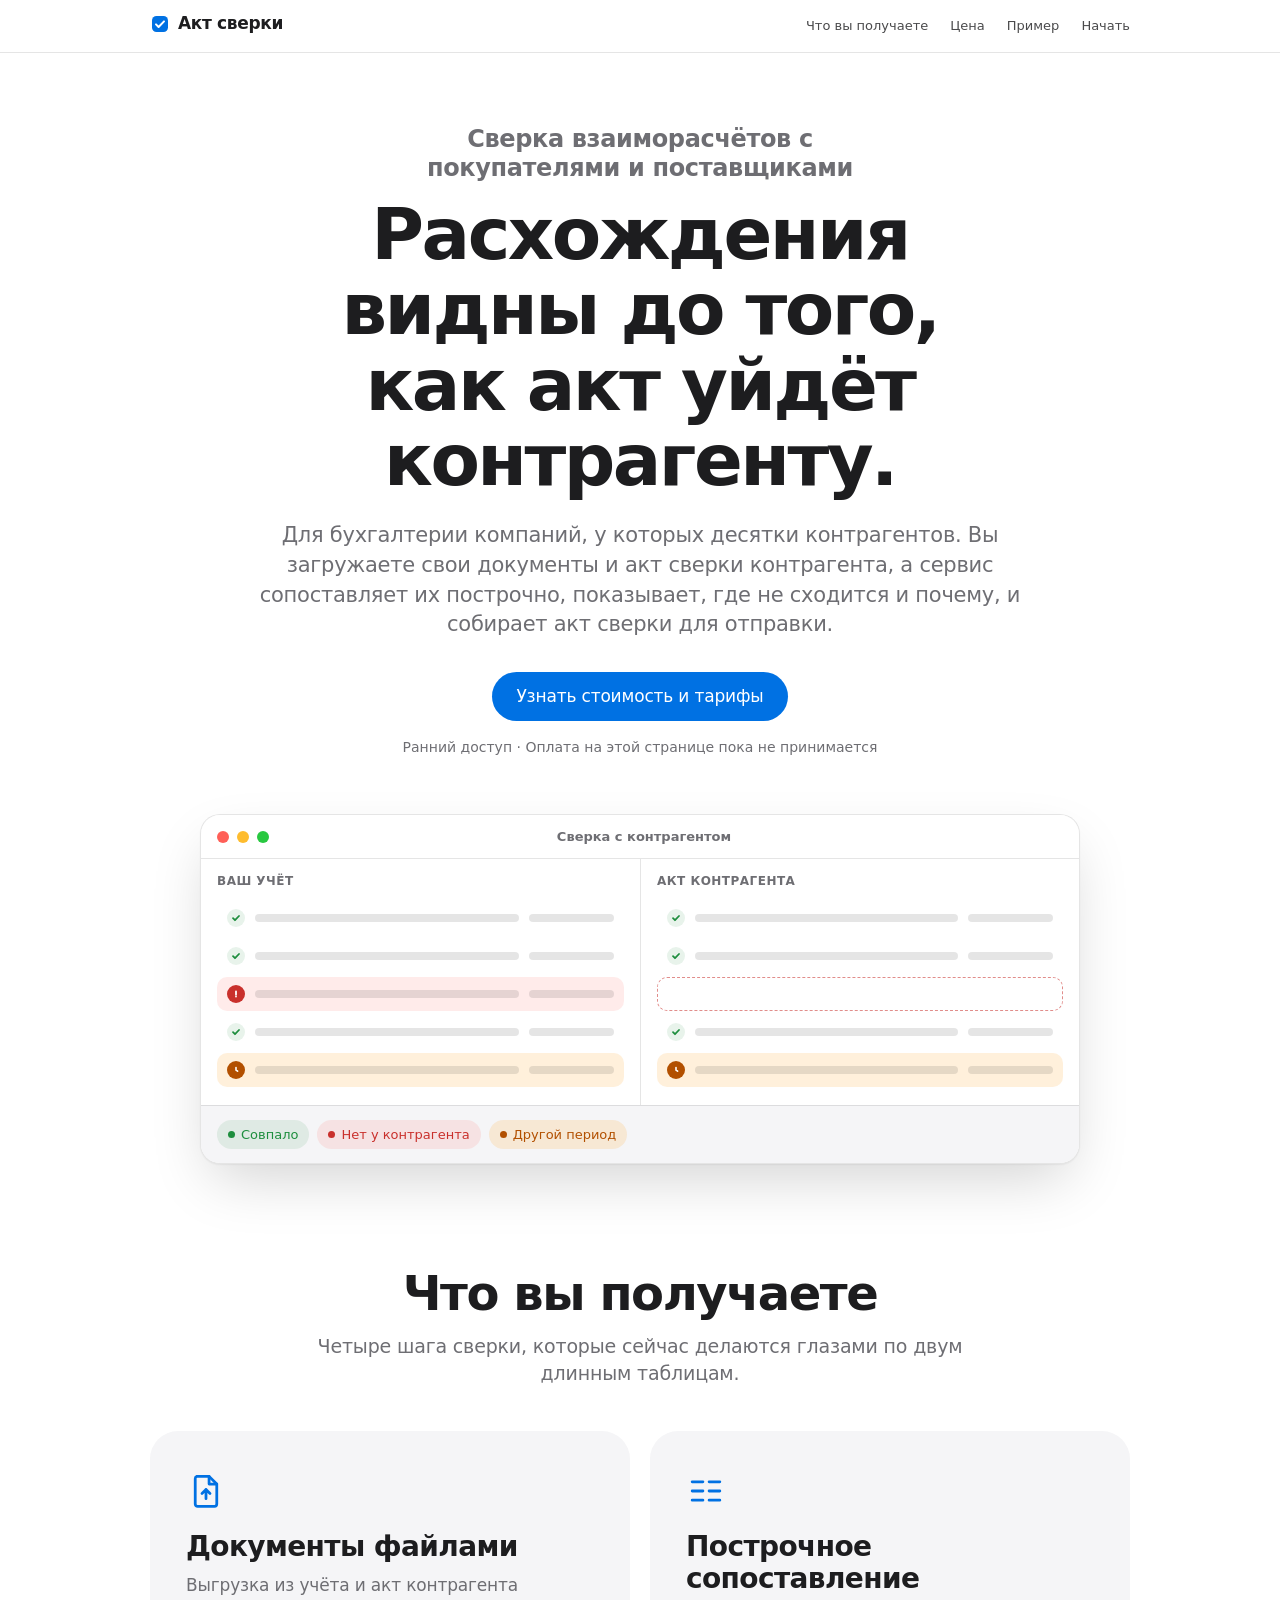
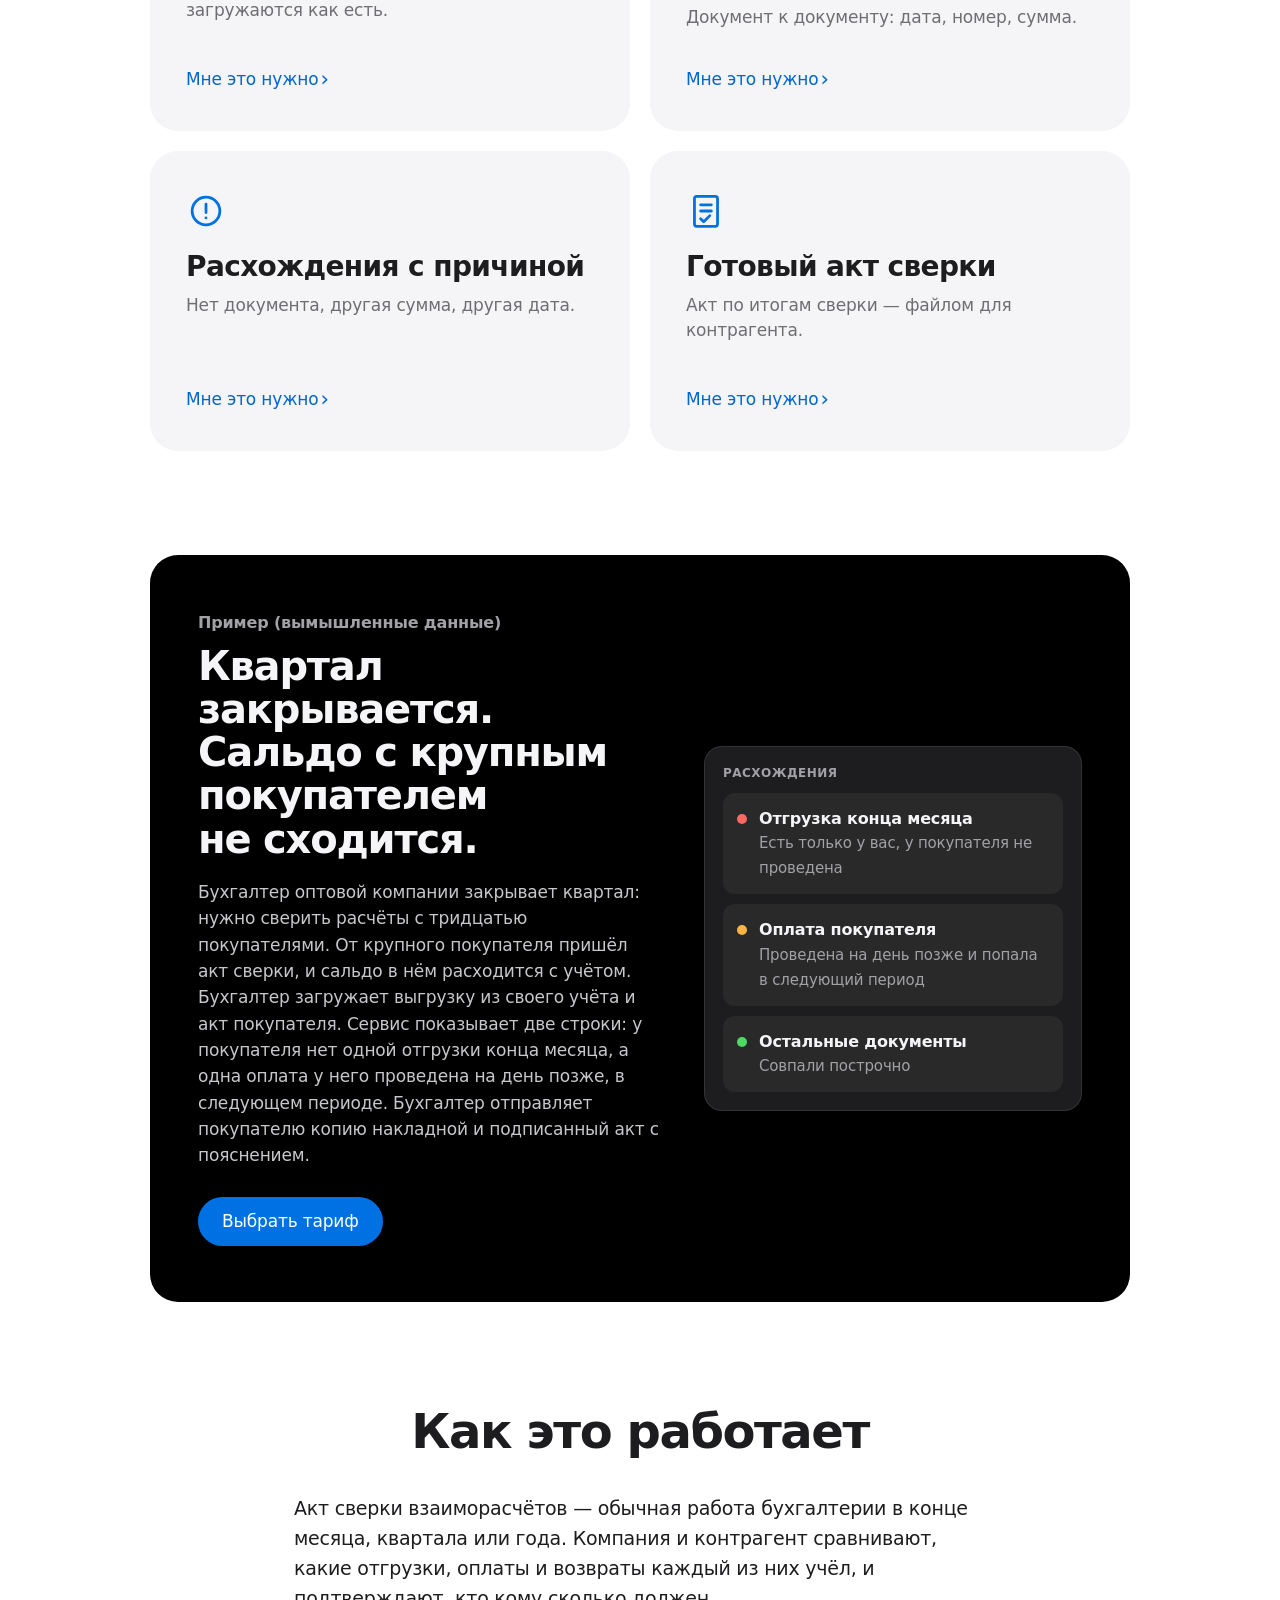
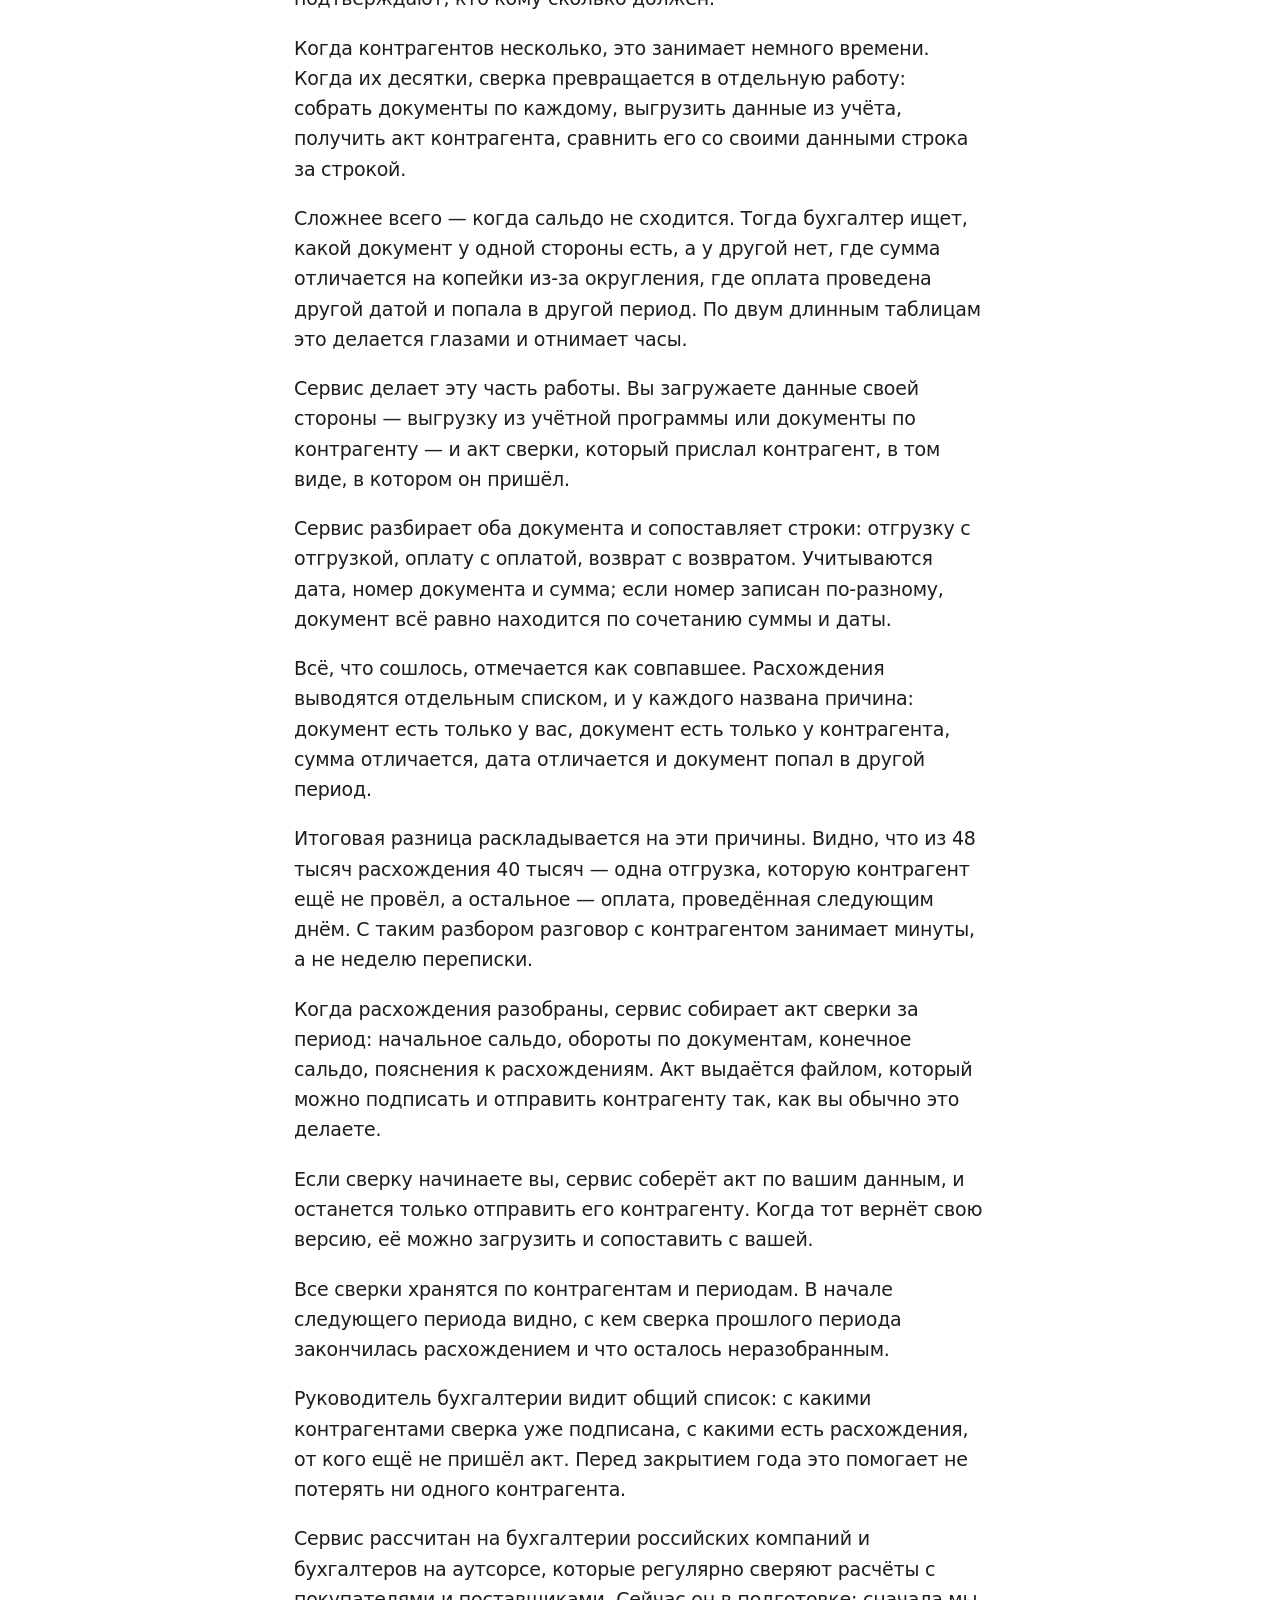
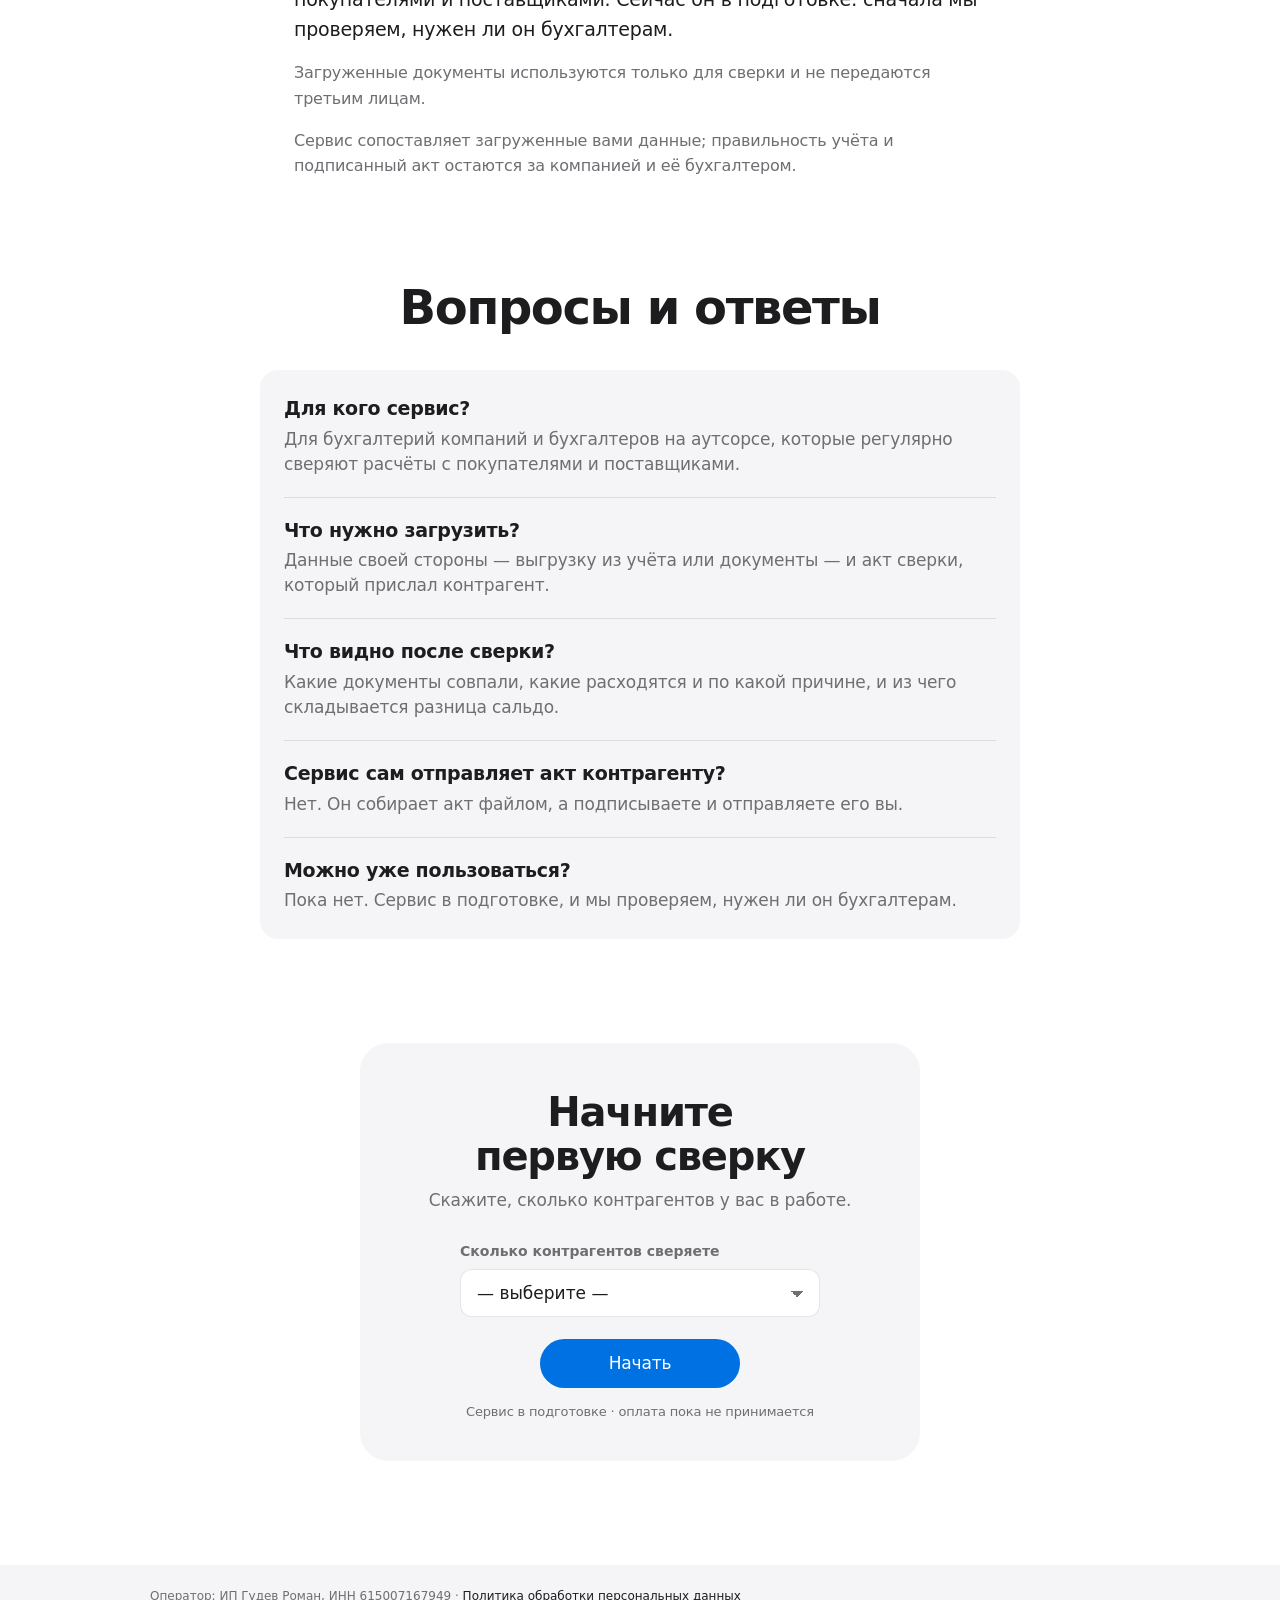
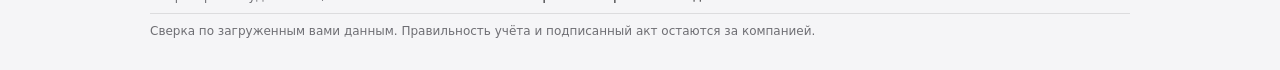
==== index.html @ 10d72e7d "Главная: чистый стиль «apple-design (Emil Kowalski)» — вариант для выбора Владельцем (09.11.2026)" ====
<!doctype html>
<html lang="ru">
<head>
<meta charset="utf-8">
<meta name="viewport" content="width=device-width,initial-scale=1">
<link rel="canonical" href="https://akt-sverki.veridok.ru/">
<title>Акты сверки с контрагентами — расхождения сразу видны</title>
<meta name="description" content="Сверка взаиморасчётов с покупателями и поставщиками: загрузите документы и акт контрагента — сервис найдёт расхождения и соберёт акт сверки.">
<link rel="icon" href="favicon.svg">
<link rel="stylesheet" href="style.css">
<link rel="stylesheet" href="variant.css">
<script src="smoke.js" defer></script>
<!-- faq-jsonld:start -->
<script type="application/ld+json">
{
 "@context": "https://schema.org",
 "@type": "FAQPage",
 "mainEntity": [
  {
   "@type": "Question",
   "name": "Для кого сервис?",
   "acceptedAnswer": {
    "@type": "Answer",
    "text": "Для бухгалтерий компаний и бухгалтеров на аутсорсе, которые регулярно сверяют расчёты с покупателями и поставщиками."
   }
  },
  {
   "@type": "Question",
   "name": "Что нужно загрузить?",
   "acceptedAnswer": {
    "@type": "Answer",
    "text": "Данные своей стороны — выгрузку из учёта или документы — и акт сверки, который прислал контрагент."
   }
  },
  {
   "@type": "Question",
   "name": "Что видно после сверки?",
   "acceptedAnswer": {
    "@type": "Answer",
    "text": "Какие документы совпали, какие расходятся и по какой причине, и из чего складывается разница сальдо."
   }
  },
  {
   "@type": "Question",
   "name": "Сервис сам отправляет акт контрагенту?",
   "acceptedAnswer": {
    "@type": "Answer",
    "text": "Нет. Он собирает акт файлом, а подписываете и отправляете его вы."
   }
  },
  {
   "@type": "Question",
   "name": "Можно уже пользоваться?",
   "acceptedAnswer": {
    "@type": "Answer",
    "text": "Пока нет. Сервис в подготовке, и мы проверяем, нужен ли он бухгалтерам."
   }
  }
 ]
}
</script>
<!-- faq-jsonld:end -->
</head>
<body>

<header class="gn"><div class="wrap">
  <div class="logo"><a href="index.html" data-ev="click_logo_home"><svg viewBox="0 0 20 20" aria-hidden="true"><rect x="2" y="2" width="16" height="16" rx="4.5" fill="#0071e3"/><path d="M6 10.4l2.6 2.6L14 7.4" fill="none" stroke="#fff" stroke-width="2" stroke-linecap="round" stroke-linejoin="round"/></svg>Акт сверки</a></div>
  <nav class="top" aria-label="Разделы"><a href="#chto" data-ev="click_nav_chto">Что вы получаете</a><a href="price.html" data-ev="click_nav_cena">Цена</a><a href="#primer" data-ev="click_nav_primer">Пример</a><a href="#start" data-ev="click_nav_start">Начать</a></nav>
</div></header>

<main>
<div class="wrap">
  <div class="hero">
    <h1><span class="kicker">Сверка взаиморасчётов с покупателями и поставщиками</span>Расхождения видны до того, как акт уйдёт контрагенту.</h1>
    <p class="sub">Для бухгалтерии компаний, у которых десятки контрагентов. Вы загружаете свои документы и акт сверки контрагента, а сервис сопоставляет их построчно, показывает, где не сходится и почему, и собирает акт сверки для отправки.</p>
    <div class="actions">
      <a class="pill" href="price.html" data-ev="cta_click">Узнать стоимость и тарифы</a>
    </div>
    <p class="note">Ранний доступ · Оплата на этой странице пока не принимается</p>

    <div class="stage" aria-hidden="true">
      <div class="win">
        <div class="win-bar"><i></i><i></i><i></i><b>Сверка с контрагентом</b></div>
        <div class="win-cols">
          <div class="win-col">
            <div class="col-h">Ваш учёт</div>
            <div class="row ok"><span class="dot"><svg viewBox="0 0 10 10"><path d="M2 5.2l2 2L8 3" fill="none" stroke="currentColor" stroke-width="1.8" stroke-linecap="round" stroke-linejoin="round"/></svg></span><span class="bar"></span><span class="bar s"></span></div>
            <div class="row ok"><span class="dot"><svg viewBox="0 0 10 10"><path d="M2 5.2l2 2L8 3" fill="none" stroke="currentColor" stroke-width="1.8" stroke-linecap="round" stroke-linejoin="round"/></svg></span><span class="bar"></span><span class="bar s"></span></div>
            <div class="row miss"><span class="dot"><svg viewBox="0 0 10 10"><path d="M5 2.4v3.2M5 7.4v.2" fill="none" stroke="currentColor" stroke-width="1.8" stroke-linecap="round"/></svg></span><span class="bar"></span><span class="bar s"></span></div>
            <div class="row ok"><span class="dot"><svg viewBox="0 0 10 10"><path d="M2 5.2l2 2L8 3" fill="none" stroke="currentColor" stroke-width="1.8" stroke-linecap="round" stroke-linejoin="round"/></svg></span><span class="bar"></span><span class="bar s"></span></div>
            <div class="row date"><span class="dot"><svg viewBox="0 0 10 10"><path d="M5 2.6V5l1.6 1.2" fill="none" stroke="currentColor" stroke-width="1.6" stroke-linecap="round"/></svg></span><span class="bar"></span><span class="bar s"></span></div>
          </div>
          <div class="win-col">
            <div class="col-h">Акт контрагента</div>
            <div class="row ok"><span class="dot"><svg viewBox="0 0 10 10"><path d="M2 5.2l2 2L8 3" fill="none" stroke="currentColor" stroke-width="1.8" stroke-linecap="round" stroke-linejoin="round"/></svg></span><span class="bar"></span><span class="bar s"></span></div>
            <div class="row ok"><span class="dot"><svg viewBox="0 0 10 10"><path d="M2 5.2l2 2L8 3" fill="none" stroke="currentColor" stroke-width="1.8" stroke-linecap="round" stroke-linejoin="round"/></svg></span><span class="bar"></span><span class="bar s"></span></div>
            <div class="row ghost"></div>
            <div class="row ok"><span class="dot"><svg viewBox="0 0 10 10"><path d="M2 5.2l2 2L8 3" fill="none" stroke="currentColor" stroke-width="1.8" stroke-linecap="round" stroke-linejoin="round"/></svg></span><span class="bar"></span><span class="bar s"></span></div>
            <div class="row date"><span class="dot"><svg viewBox="0 0 10 10"><path d="M5 2.6V5l1.6 1.2" fill="none" stroke="currentColor" stroke-width="1.6" stroke-linecap="round"/></svg></span><span class="bar"></span><span class="bar s"></span></div>
          </div>
        </div>
        <div class="win-foot"><span class="tag ok">Совпало</span><span class="tag bad">Нет у контрагента</span><span class="tag warn">Другой период</span></div>
      </div>
    </div>
  </div>

  <section id="chto" class="sec" data-view="features_view">
    <div class="sec-head">
      <h2>Что вы получаете</h2>
      <p>Четыре шага сверки, которые сейчас делаются глазами по двум длинным таблицам.</p>
    </div>
    <div class="tiles">
      <div class="tile rise">
        <span class="glyph" aria-hidden="true"><svg viewBox="0 0 26 26" fill="none" stroke="currentColor" stroke-width="1.8" stroke-linecap="round" stroke-linejoin="round"><path d="M7 3.5h8l5 5v13a1.5 1.5 0 0 1-1.5 1.5h-11A1.5 1.5 0 0 1 6 21.5v-16.5A1.5 1.5 0 0 1 7 3.5z"/><path d="M15 3.5v5h5"/><path d="M13 18v-6m-2.6 2.6L13 12l2.6 2.6"/></svg></span>
        <h3>Документы файлами</h3>
        <p>Выгрузка из учёта и акт контрагента загружаются как есть.</p>
        <a class="more" href="price.html" data-ev="feature_zagruzka">Мне это нужно</a>
      </div>
      <div class="tile rise">
        <span class="glyph" aria-hidden="true"><svg viewBox="0 0 26 26" fill="none" stroke="currentColor" stroke-width="1.8" stroke-linecap="round" stroke-linejoin="round"><path d="M4 7h7M4 13h7M4 19h7M15 7h7M15 13h7M15 19h7"/></svg></span>
        <h3>Построчное сопоставление</h3>
        <p>Документ к документу: дата, номер, сумма.</p>
        <a class="more" href="price.html" data-ev="feature_sopostavlenie">Мне это нужно</a>
      </div>
      <div class="tile rise">
        <span class="glyph" aria-hidden="true"><svg viewBox="0 0 26 26" fill="none" stroke="currentColor" stroke-width="1.8" stroke-linecap="round" stroke-linejoin="round"><circle cx="13" cy="13" r="9"/><path d="M13 8.5v5.5M13 17.4v.1"/></svg></span>
        <h3>Расхождения с причиной</h3>
        <p>Нет документа, другая сумма, другая дата.</p>
        <a class="more" href="price.html" data-ev="feature_rashozhdeniya">Мне это нужно</a>
      </div>
      <div class="tile rise">
        <span class="glyph" aria-hidden="true"><svg viewBox="0 0 26 26" fill="none" stroke="currentColor" stroke-width="1.8" stroke-linecap="round" stroke-linejoin="round"><path d="M7 3.5h12A1.5 1.5 0 0 1 20.5 5v16.5A1.5 1.5 0 0 1 19 23H7a1.5 1.5 0 0 1-1.5-1.5V5A1.5 1.5 0 0 1 7 3.5z"/><path d="M9.5 9h7M9.5 13h7"/><path d="M9.5 18l2 2 4-4"/></svg></span>
        <h3>Готовый акт сверки</h3>
        <p>Акт по итогам сверки — файлом для контрагента.</p>
        <a class="more" href="price.html" data-ev="feature_akt">Мне это нужно</a>
      </div>
    </div>
  </section>

  <section id="primer" class="sec" data-view="example_view">
    <div class="showcase rise">
      <div>
        <span class="lbl">Пример (вымышленные данные)</span>
        <h2>Квартал закрывается. Сальдо с крупным покупателем не сходится.</h2>
        <p class="story">Бухгалтер оптовой компании закрывает квартал: нужно сверить расчёты с тридцатью покупателями. От крупного покупателя пришёл акт сверки, и сальдо в нём расходится с учётом. Бухгалтер загружает выгрузку из своего учёта и акт покупателя. Сервис показывает две строки: у покупателя нет одной отгрузки конца месяца, а одна оплата у него проведена на день позже, в следующем периоде. Бухгалтер отправляет покупателю копию накладной и подписанный акт с пояснением.</p>
        <a class="pill" href="price.html" data-ev="click_cta_after_example">Выбрать тариф</a>
      </div>
      <div class="show-card" aria-hidden="true">
        <span class="h">Расхождения</span>
        <div class="diff miss"><span class="dot"></span><div><b>Отгрузка конца месяца</b><span>Есть только у вас, у покупателя не проведена</span></div></div>
        <div class="diff date"><span class="dot"></span><div><b>Оплата покупателя</b><span>Проведена на день позже и попала в следующий период</span></div></div>
        <div class="diff ok"><span class="dot"></span><div><b>Остальные документы</b><span>Совпали построчно</span></div></div>
      </div>
    </div>
  </section>
<!-- seo-tekst:start -->
  <section id="opis" class="sec prose">
    <h2>Как это работает</h2>
    <p>Акт сверки взаиморасчётов — обычная работа бухгалтерии в конце месяца, квартала или года. Компания и контрагент сравнивают, какие отгрузки, оплаты и возвраты каждый из них учёл, и подтверждают, кто кому сколько должен.</p>
    <p>Когда контрагентов несколько, это занимает немного времени. Когда их десятки, сверка превращается в отдельную работу: собрать документы по каждому, выгрузить данные из учёта, получить акт контрагента, сравнить его со своими данными строка за строкой.</p>
    <p>Сложнее всего — когда сальдо не сходится. Тогда бухгалтер ищет, какой документ у одной стороны есть, а у другой нет, где сумма отличается на копейки из-за округления, где оплата проведена другой датой и попала в другой период. По двум длинным таблицам это делается глазами и отнимает часы.</p>
    <p>Сервис делает эту часть работы. Вы загружаете данные своей стороны — выгрузку из учётной программы или документы по контрагенту — и акт сверки, который прислал контрагент, в том виде, в котором он пришёл.</p>
    <p>Сервис разбирает оба документа и сопоставляет строки: отгрузку с отгрузкой, оплату с оплатой, возврат с возвратом. Учитываются дата, номер документа и сумма; если номер записан по-разному, документ всё равно находится по сочетанию суммы и даты.</p>
    <p>Всё, что сошлось, отмечается как совпавшее. Расхождения выводятся отдельным списком, и у каждого названа причина: документ есть только у вас, документ есть только у контрагента, сумма отличается, дата отличается и документ попал в другой период.</p>
    <p>Итоговая разница раскладывается на эти причины. Видно, что из 48 тысяч расхождения 40 тысяч — одна отгрузка, которую контрагент ещё не провёл, а остальное — оплата, проведённая следующим днём. С таким разбором разговор с контрагентом занимает минуты, а не неделю переписки.</p>
    <p>Когда расхождения разобраны, сервис собирает акт сверки за период: начальное сальдо, обороты по документам, конечное сальдо, пояснения к расхождениям. Акт выдаётся файлом, который можно подписать и отправить контрагенту так, как вы обычно это делаете.</p>
    <p>Если сверку начинаете вы, сервис соберёт акт по вашим данным, и останется только отправить его контрагенту. Когда тот вернёт свою версию, её можно загрузить и сопоставить с вашей.</p>
    <p>Все сверки хранятся по контрагентам и периодам. В начале следующего периода видно, с кем сверка прошлого периода закончилась расхождением и что осталось неразобранным.</p>
    <p>Руководитель бухгалтерии видит общий список: с какими контрагентами сверка уже подписана, с какими есть расхождения, от кого ещё не пришёл акт. Перед закрытием года это помогает не потерять ни одного контрагента.</p>
    <p>Сервис рассчитан на бухгалтерии российских компаний и бухгалтеров на аутсорсе, которые регулярно сверяют расчёты с покупателями и поставщиками. Сейчас он в подготовке: сначала мы проверяем, нужен ли он бухгалтерам.</p>
    <p>Загруженные документы используются только для сверки и не передаются третьим лицам.</p>
    <p>Сервис сопоставляет загруженные вами данные; правильность учёта и подписанный акт остаются за компанией и её бухгалтером.</p>
  </section>
  <section id="faq" class="sec faq">
    <h2>Вопросы и ответы</h2>
    <div class="faq-list">
      <div class="faq-item"><h3>Для кого сервис?</h3>
      <p>Для бухгалтерий компаний и бухгалтеров на аутсорсе, которые регулярно сверяют расчёты с покупателями и поставщиками.</p></div>
      <div class="faq-item"><h3>Что нужно загрузить?</h3>
      <p>Данные своей стороны — выгрузку из учёта или документы — и акт сверки, который прислал контрагент.</p></div>
      <div class="faq-item"><h3>Что видно после сверки?</h3>
      <p>Какие документы совпали, какие расходятся и по какой причине, и из чего складывается разница сальдо.</p></div>
      <div class="faq-item"><h3>Сервис сам отправляет акт контрагенту?</h3>
      <p>Нет. Он собирает акт файлом, а подписываете и отправляете его вы.</p></div>
      <div class="faq-item"><h3>Можно уже пользоваться?</h3>
      <p>Пока нет. Сервис в подготовке, и мы проверяем, нужен ли он бухгалтерам.</p></div>
    </div>
  </section>
<!-- seo-tekst:end -->
  <section id="start" class="sec start" data-view="start_view">
    <div class="start-card rise">
      <h2>Начните первую сверку</h2>
      <p class="lead">Скажите, сколько контрагентов у вас в работе.</p>
      <label class="field">Сколько контрагентов сверяете<select data-ev-focus="form_start"><option value="">— выберите —</option><option>До 10</option><option>11–50</option><option>51–200</option><option>Больше 200</option></select></label>
      <a class="pill" href="price.html" data-ev="form_submit_click">Начать</a>
      <p class="note">Сервис в подготовке · оплата пока не принимается</p>
    </div>
  </section>
</div>
</main>

<footer class="gf"><div class="wrap">
  <p>Оператор: ИП Гудев Роман, ИНН 615007167949 &middot; <a href="privacy.html" data-ev="click_legal_privacy">Политика обработки персональных данных</a></p>
  <p class="muted">Сверка по загруженным вами данным. Правильность учёта и подписанный акт остаются за компанией.</p>
</div></footer>

</body>
</html>
---- style.css ----
/* Общая база смоков (СМ-23): стиль — один на все смоки, правит «Смоки» в super-romeo/smoki-base. */
@import url("https://super-romeo.github.io/smoki-base/v1/style.css");
---- variant.css ----
/* Вариант оформления: Apple design (Emil Kowalski, apple-design). Свой, не зависит от общей базы. */
:root {
  --bg: #ffffff;
  --bg-2: #f5f5f7;
  --bg-3: #ffffff;
  --text: #1d1d1f;
  --text-2: #6e6e73;
  --line: rgba(0, 0, 0, 0.1);
  --link: #0066cc;
  --btn: #0071e3;
  --btn-press: #0062c4;
  --btn-text: #ffffff;
  --ok: #1e8e3e;
  --ok-soft: rgba(30, 142, 62, 0.1);
  --warn: #b25000;
  --warn-soft: rgba(255, 149, 0, 0.14);
  --bad: #c9302c;
  --bad-soft: rgba(255, 59, 48, 0.1);
  --glass: rgba(255, 255, 255, 0.72);
  --glass-edge: rgba(255, 255, 255, 0.6);
  --win-shadow: 0 1px 2px rgba(0, 0, 0, 0.06), 0 24px 60px -12px rgba(0, 0, 0, 0.18);
  --ease: cubic-bezier(0.32, 0.72, 0, 1);
  --radius-l: 28px;
  --radius-m: 18px;
  color-scheme: light dark;
}
@media (prefers-color-scheme: dark) {
  :root {
    --bg: #000000;
    --bg-2: #161617;
    --bg-3: #1d1d1f;
    --text: #f5f5f7;
    --text-2: #a1a1a6;
    --line: rgba(255, 255, 255, 0.14);
    --link: #2997ff;
    --ok: #4cd964;
    --ok-soft: rgba(76, 217, 100, 0.14);
    --warn: #ffb340;
    --warn-soft: rgba(255, 179, 64, 0.16);
    --bad: #ff6961;
    --bad-soft: rgba(255, 105, 97, 0.16);
    --glass: rgba(22, 22, 23, 0.72);
    --glass-edge: rgba(255, 255, 255, 0.08);
    --win-shadow: 0 1px 2px rgba(0, 0, 0, 0.5), 0 24px 60px -12px rgba(0, 0, 0, 0.7);
  }
}

*, *::before, *::after { box-sizing: border-box; }
html { -webkit-text-size-adjust: 100%; scroll-behavior: smooth; scroll-padding-top: 64px; }
body {
  margin: 0;
  background: var(--bg);
  color: var(--text);
  font: 400 1.0625rem/1.47 -apple-system, BlinkMacSystemFont, "SF Pro Text", "Segoe UI", system-ui, Roboto, "Helvetica Neue", Arial, sans-serif;
  letter-spacing: -0.01em;
  -webkit-font-smoothing: antialiased;
  font-optical-sizing: auto;
  overflow-x: hidden;
}
a { color: var(--link); text-decoration: none; }
a:hover { text-decoration: underline; }
a:focus-visible, select:focus-visible { outline: 3px solid color-mix(in srgb, var(--btn) 60%, transparent); outline-offset: 3px; border-radius: 8px; }
h1, h2, h3 { margin: 0; color: var(--text); font-family: -apple-system, BlinkMacSystemFont, "SF Pro Display", "Segoe UI", system-ui, Roboto, "Helvetica Neue", Arial, sans-serif; }
p { margin: 0; }

.wrap { width: 100%; max-width: 1024px; margin: 0 auto; padding: 0 22px; }

/* Навигация — полупрозрачный слой, текст уходит под него */
.gn {
  position: sticky; top: 0; z-index: 10;
  background: var(--glass);
  -webkit-backdrop-filter: saturate(180%) blur(20px);
  backdrop-filter: saturate(180%) blur(20px);
  border-bottom: 1px solid var(--line);
}
.gn .wrap { display: flex; align-items: center; justify-content: space-between; gap: 16px; min-height: 52px; }
.gn .logo a { display: inline-flex; align-items: center; gap: 8px; color: var(--text); font-weight: 600; font-size: 1.0625rem; letter-spacing: -0.02em; }
.gn .logo a:hover { text-decoration: none; }
.gn .logo svg { width: 20px; height: 20px; flex: none; }
.gn nav { display: flex; gap: 22px; }
.gn nav a { color: var(--text); opacity: 0.8; font-size: 0.8125rem; letter-spacing: 0; padding: 6px 0; transition: opacity 160ms ease; white-space: nowrap; }
.gn nav a:hover { opacity: 1; text-decoration: none; }

/* Кнопки — отклик на нажатие, а не на отпускание */
.pill {
  display: inline-flex; align-items: center; justify-content: center;
  min-height: 44px; padding: 12px 24px;
  border-radius: 980px;
  background: var(--btn); color: var(--btn-text);
  font-size: 1.0625rem; font-weight: 400; letter-spacing: -0.01em;
  transition: transform 120ms var(--ease), background-color 160ms ease;
  -webkit-tap-highlight-color: transparent;
}
.pill:hover { text-decoration: none; background: var(--btn-press); }
.pill:active { transform: scale(0.97); background: var(--btn-press); transition-duration: 60ms; }
.more { display: inline-flex; align-items: center; gap: 2px; font-size: 1.0625rem; min-height: 44px; -webkit-tap-highlight-color: transparent; transition: transform 120ms var(--ease); }
.more::after { content: "›"; font-size: 1.25em; line-height: 1; transform: translateY(-1px); }
.more:active { transform: scale(0.97); }

/* Первый экран */
.hero { text-align: center; padding: 72px 0 0; }
.hero .kicker { display: block; color: var(--text-2); font-size: clamp(1.1875rem, 2.4vw, 1.5rem); font-weight: 600; letter-spacing: -0.015em; line-height: 1.2; margin-bottom: 14px; }
.hero h1 { font-size: clamp(2.5rem, 6.4vw, 4.5rem); line-height: 1.05; letter-spacing: -0.035em; font-weight: 700; max-width: 15ch; margin: 0 auto; text-wrap: balance; }
.hero .sub { max-width: 40em; margin: 22px auto 0; color: var(--text-2); font-size: clamp(1.0625rem, 1.8vw, 1.3125rem); line-height: 1.42; letter-spacing: -0.012em; text-wrap: pretty; }
.hero .actions { margin-top: 32px; display: flex; flex-wrap: wrap; gap: 14px 28px; justify-content: center; align-items: center; }
.hero .note { margin-top: 16px; color: var(--text-2); font-size: 0.875rem; letter-spacing: 0; }

/* Нарисованное окно сверки */
.stage { margin: 56px auto 0; max-width: 880px; perspective: 1600px; }
.win {
  background: var(--bg-3);
  border: 1px solid var(--line);
  border-radius: 20px;
  box-shadow: var(--win-shadow);
  overflow: hidden;
  text-align: left;
  font-size: 0.875rem;
  letter-spacing: 0;
}
.win-bar { display: flex; align-items: center; gap: 8px; padding: 12px 16px; background: var(--glass); border-bottom: 1px solid var(--line); }
.win-bar i { width: 12px; height: 12px; border-radius: 50%; background: var(--line); }
.win-bar i:nth-child(1) { background: #ff5f57; } .win-bar i:nth-child(2) { background: #febc2e; } .win-bar i:nth-child(3) { background: #28c840; }
.win-bar b { flex: 1; text-align: center; font-weight: 600; font-size: 0.8125rem; color: var(--text-2); margin-right: 52px; }
.win-cols { display: grid; grid-template-columns: 1fr 1fr; }
.win-col { padding: 14px 16px 18px; }
.win-col + .win-col { border-left: 1px solid var(--line); }
.win-col .col-h { margin: 0 0 10px; font-size: 0.75rem; font-weight: 600; text-transform: uppercase; letter-spacing: 0.04em; color: var(--text-2); }
.row { display: flex; align-items: center; gap: 10px; height: 34px; padding: 0 10px; border-radius: 10px; }
.row + .row { margin-top: 4px; }
.row .bar { height: 8px; border-radius: 4px; background: var(--line); flex: 1; }
.row .bar.s { flex: 0 0 22%; }
.row .dot { flex: none; width: 18px; height: 18px; border-radius: 50%; display: grid; place-items: center; }
.row.ok .dot { background: var(--ok-soft); color: var(--ok); }
.row.miss { background: var(--bad-soft); }
.row.miss .dot { background: var(--bad); color: #fff; }
.row.date { background: var(--warn-soft); }
.row.date .dot { background: var(--warn); color: #fff; }
.row.ghost { border: 1.5px dashed color-mix(in srgb, var(--bad) 55%, transparent); }
.row .dot svg { width: 10px; height: 10px; }
.win-foot { display: flex; flex-wrap: wrap; gap: 8px; padding: 14px 16px; border-top: 1px solid var(--line); background: var(--bg-2); }
.tag { display: inline-flex; align-items: center; gap: 6px; padding: 5px 11px; border-radius: 980px; font-size: 0.8125rem; font-weight: 500; }
.tag::before { content: ""; width: 7px; height: 7px; border-radius: 50%; background: currentColor; }
.tag.ok { background: var(--ok-soft); color: var(--ok); }
.tag.bad { background: var(--bad-soft); color: var(--bad); }
.tag.warn { background: var(--warn-soft); color: var(--warn); }

/* Секции */
.sec { padding: 104px 0 0; }
.sec-head { text-align: center; max-width: 720px; margin: 0 auto 44px; }
.sec-head h2, .sec h2 { font-size: clamp(2rem, 4.6vw, 3rem); line-height: 1.08; letter-spacing: -0.03em; font-weight: 700; text-wrap: balance; }
.sec-head p { margin-top: 14px; color: var(--text-2); font-size: 1.1875rem; line-height: 1.42; }

.tiles { display: grid; grid-template-columns: repeat(2, minmax(0, 1fr)); gap: 20px; }
.tile {
  background: var(--bg-2);
  border-radius: var(--radius-l);
  padding: 40px 36px 30px;
  display: flex; flex-direction: column; gap: 10px;
  min-height: 300px;
}
.tile .glyph { display: block; margin-bottom: 10px; color: var(--btn); line-height: 0; }
.tile .glyph svg { width: 40px; height: 40px; }
.tile h3 { font-size: clamp(1.5rem, 2.6vw, 1.75rem); line-height: 1.14; letter-spacing: -0.022em; font-weight: 700; }
.tile p { color: var(--text-2); font-size: 1.0625rem; line-height: 1.47; flex: 1; }
.tile .more { align-self: flex-start; margin-top: 6px; }

/* Пример — тёмная плитка */
.showcase {
  margin-top: 0;
  background: #000;
  color: #f5f5f7;
  border-radius: var(--radius-l);
  padding: 56px 48px;
  display: grid; grid-template-columns: 1.1fr 0.9fr; gap: 44px; align-items: center;
}
@media (prefers-color-scheme: dark) { .showcase { background: var(--bg-2); } }
.showcase h2 { color: #f5f5f7; font-size: clamp(1.875rem, 4vw, 2.5rem); }
.showcase .lbl { display: block; color: #a1a1a6; font-size: 1rem; font-weight: 600; letter-spacing: -0.01em; margin-bottom: 10px; }
.showcase .story { color: #c7c7cc; font-size: 1.0625rem; line-height: 1.55; margin-top: 18px; }
.showcase .pill { margin-top: 28px; }
.show-card { background: #1d1d1f; border: 1px solid rgba(255,255,255,0.1); border-radius: var(--radius-m); padding: 18px; display: grid; gap: 10px; }
.show-card .h { font-size: 0.75rem; font-weight: 600; text-transform: uppercase; letter-spacing: 0.04em; color: #a1a1a6; }
.diff { display: flex; gap: 12px; align-items: flex-start; padding: 14px; border-radius: 12px; background: rgba(255,255,255,0.05); }
.diff .dot { flex: none; width: 10px; height: 10px; border-radius: 50%; margin-top: 7px; }
.diff.miss .dot { background: #ff6961; } .diff.date .dot { background: #ffb340; } .diff.ok .dot { background: #4cd964; }
.diff b { display: block; color: #f5f5f7; font-weight: 600; font-size: 1rem; }
.diff span { color: #a1a1a6; font-size: 0.9375rem; line-height: 1.4; }

/* Текст «Как это работает» — читаемая колонка */
.prose { max-width: 692px; margin: 0 auto; }
.prose h2 { text-align: center; margin-bottom: 36px; }
.prose p { font-size: 1.1875rem; line-height: 1.58; letter-spacing: -0.012em; color: var(--text); }
.prose p + p { margin-top: 1.05em; }
.prose p:last-child, .prose p:nth-last-child(2) { color: var(--text-2); font-size: 1rem; }

/* Вопросы — сгруппированный список */
.faq { max-width: 760px; margin: 0 auto; }
.faq h2 { text-align: center; margin-bottom: 36px; }
.faq-list { background: var(--bg-2); border-radius: var(--radius-m); padding: 6px 24px; }
.faq-item { padding: 20px 0; }
.faq-item + .faq-item { border-top: 1px solid var(--line); }
.faq-item h3 { font-size: 1.1875rem; line-height: 1.3; letter-spacing: -0.015em; font-weight: 600; }
.faq-item p { margin-top: 6px; color: var(--text-2); font-size: 1.0625rem; line-height: 1.47; }

/* Начать */
.start { text-align: center; padding-bottom: 104px; }
.start-card { margin: 0 auto; max-width: 560px; background: var(--bg-2); border-radius: var(--radius-l); padding: 48px 36px 40px; }
.start-card h2 { font-size: clamp(1.875rem, 4vw, 2.5rem); }
.start-card .lead { margin-top: 10px; color: var(--text-2); font-size: 1.0625rem; }
.field { display: block; text-align: left; margin: 28px auto 0; max-width: 360px; font-size: 0.875rem; font-weight: 600; color: var(--text-2); letter-spacing: 0; }
.field select {
  display: block; width: 100%; margin-top: 8px; min-height: 48px;
  padding: 10px 40px 10px 16px;
  font: inherit; font-size: 1.0625rem; font-weight: 400; color: var(--text);
  background-color: var(--bg-3);
  background-image: linear-gradient(45deg, transparent 50%, var(--text-2) 50%), linear-gradient(135deg, var(--text-2) 50%, transparent 50%);
  background-position: calc(100% - 22px) 52%, calc(100% - 16px) 52%;
  background-size: 6px 6px; background-repeat: no-repeat;
  border: 1px solid var(--line); border-radius: 12px;
  -webkit-appearance: none; appearance: none;
  transition: border-color 160ms ease, box-shadow 160ms ease;
}
.field select:focus { border-color: var(--btn); box-shadow: 0 0 0 4px color-mix(in srgb, var(--btn) 22%, transparent); outline: none; }
.start-card .pill { margin-top: 22px; min-width: 200px; }
.start-card .note { margin-top: 14px; color: var(--text-2); font-size: 0.8125rem; }

/* Подвал */
.gf { background: var(--bg-2); color: var(--text-2); font-size: 0.75rem; line-height: 1.5; letter-spacing: 0; padding: 22px 0 30px; }
.gf p + p { margin-top: 8px; padding-top: 8px; border-top: 1px solid var(--line); }
.gf a { color: var(--text); }

/* Движение: окно «материализуется», блоки поднимаются при прокрутке */
@media (prefers-reduced-motion: no-preference) {
  .win { animation: materialize 900ms var(--ease) 120ms both; transform-origin: 50% 0; }
  @keyframes materialize {
    from { opacity: 0; transform: translateY(24px) scale(0.96) rotateX(6deg); filter: blur(10px); }
    to   { opacity: 1; transform: none; filter: none; }
  }
  @supports (animation-timeline: view()) {
    .rise { animation: rise linear both; animation-timeline: view(); animation-range: entry 0% cover 22%; }
    @keyframes rise { from { opacity: 0; transform: translateY(32px) scale(0.98); } to { opacity: 1; transform: none; } }
  }
}
@media (prefers-reduced-motion: reduce) {
  html { scroll-behavior: auto; }
  .win { animation: fade 240ms ease both; }
  @keyframes fade { from { opacity: 0; } to { opacity: 1; } }
  .pill:active, .more:active { transform: none; }
}
@media (prefers-reduced-transparency: reduce) {
  .gn, .win-bar { background: var(--bg); -webkit-backdrop-filter: none; backdrop-filter: none; }
}
@media (prefers-contrast: more) {
  :root { --text-2: var(--text); --line: currentColor; }
  .gn { background: var(--bg); }
}

/* Телефон */
@media (max-width: 760px) {
  .wrap { padding: 0 16px; }
  .gn .wrap { flex-wrap: wrap; gap: 0; padding-top: 8px; }
  .gn .logo { padding: 4px 0; }
  .gn nav { width: 100%; gap: 18px; overflow-x: auto; scrollbar-width: none; padding: 2px 0 6px; }
  .gn nav::-webkit-scrollbar { display: none; }
  .hero { padding-top: 48px; }
  .stage { margin-top: 40px; }
  .win { font-size: 0.8125rem; }
  .win-col { padding: 12px 10px 14px; }
  .row { gap: 8px; padding: 0 8px; }
  .win-bar b { margin-right: 0; }
  .sec { padding-top: 72px; }
  .sec-head { margin-bottom: 28px; }
  .tiles { grid-template-columns: 1fr; gap: 14px; }
  .tile { min-height: 0; padding: 30px 24px 22px; border-radius: 22px; }
  .showcase { grid-template-columns: 1fr; padding: 36px 22px; gap: 28px; border-radius: 22px; }
  .prose p { font-size: 1.0625rem; }
  .faq-list { padding: 4px 18px; }
  .start { padding-bottom: 72px; }
  .start-card { padding: 36px 20px 30px; border-radius: 22px; }
}
@media (max-width: 400px) {
  .win-bar i { width: 10px; height: 10px; }
  .row .bar.s { display: none; }
}

/* footer: base stylesheet muted grey is too light on this light footer */
footer.gf p.muted{color:#6e6e73}
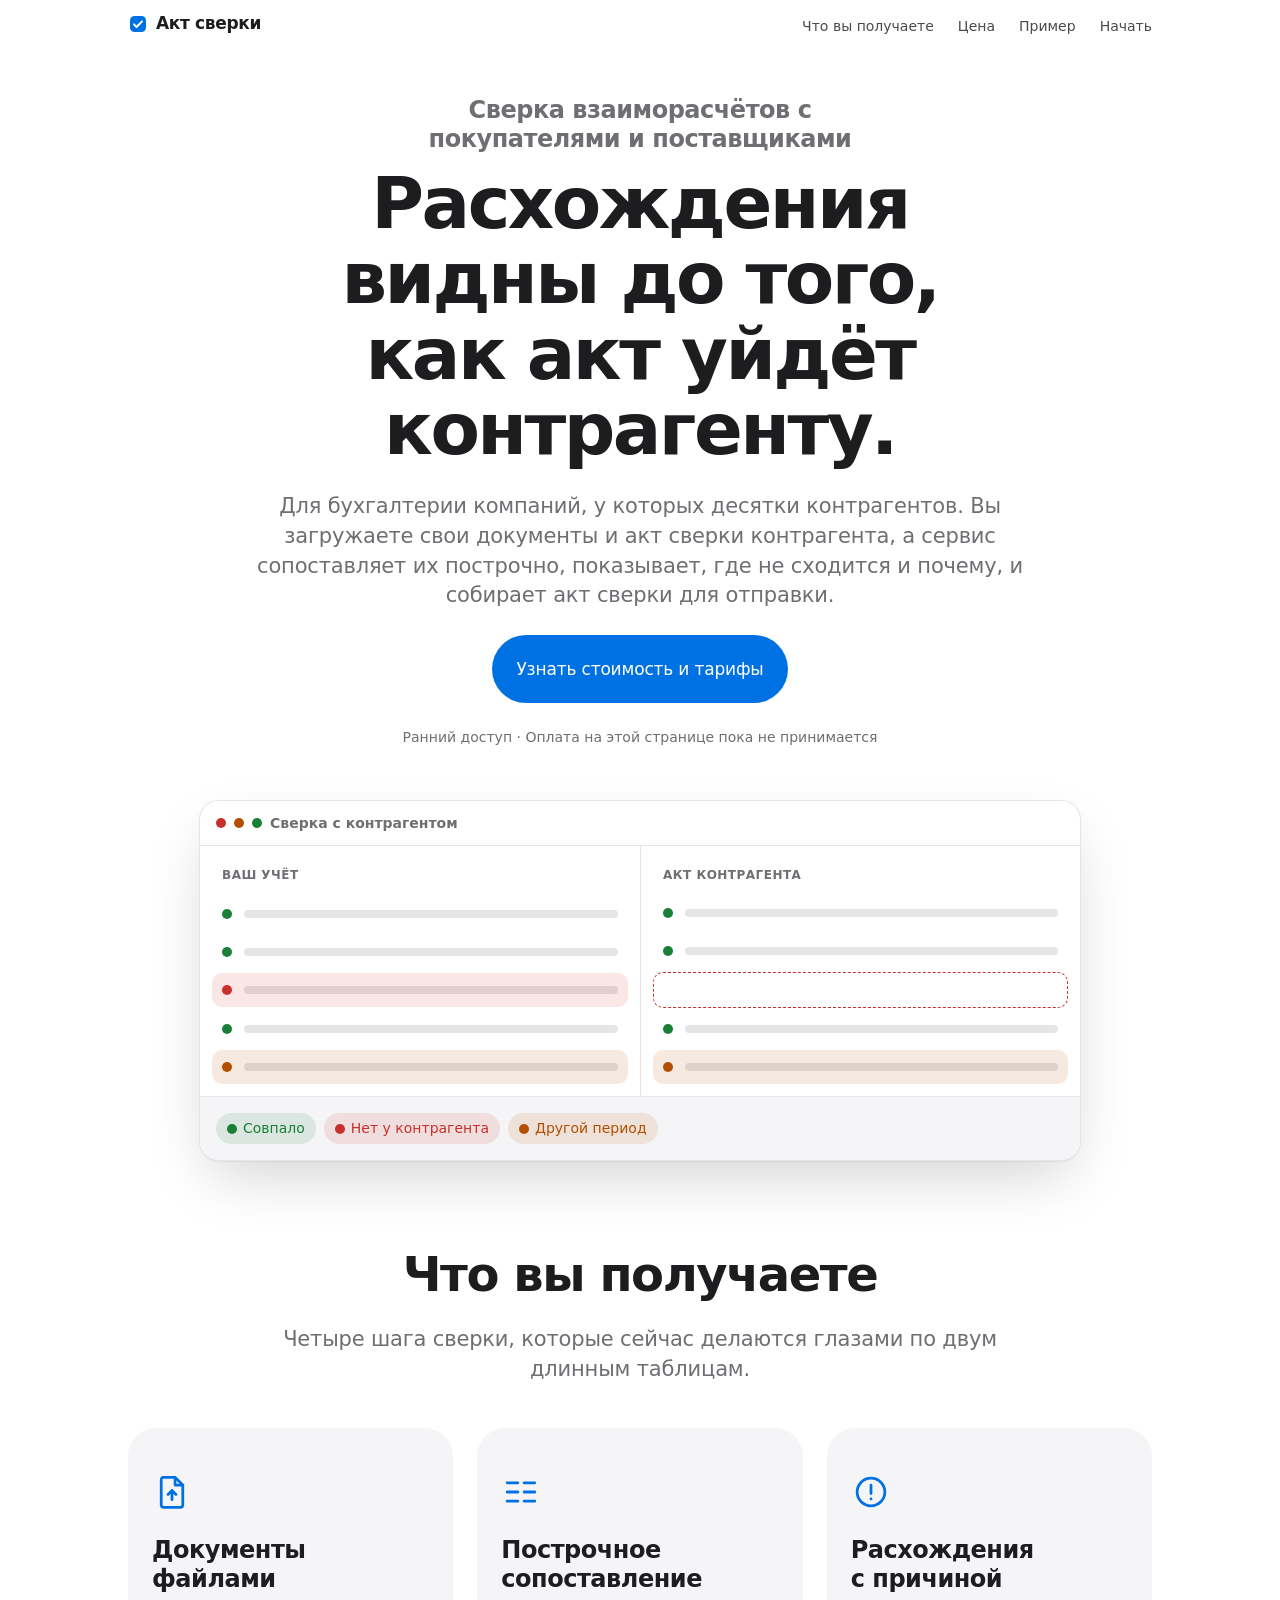
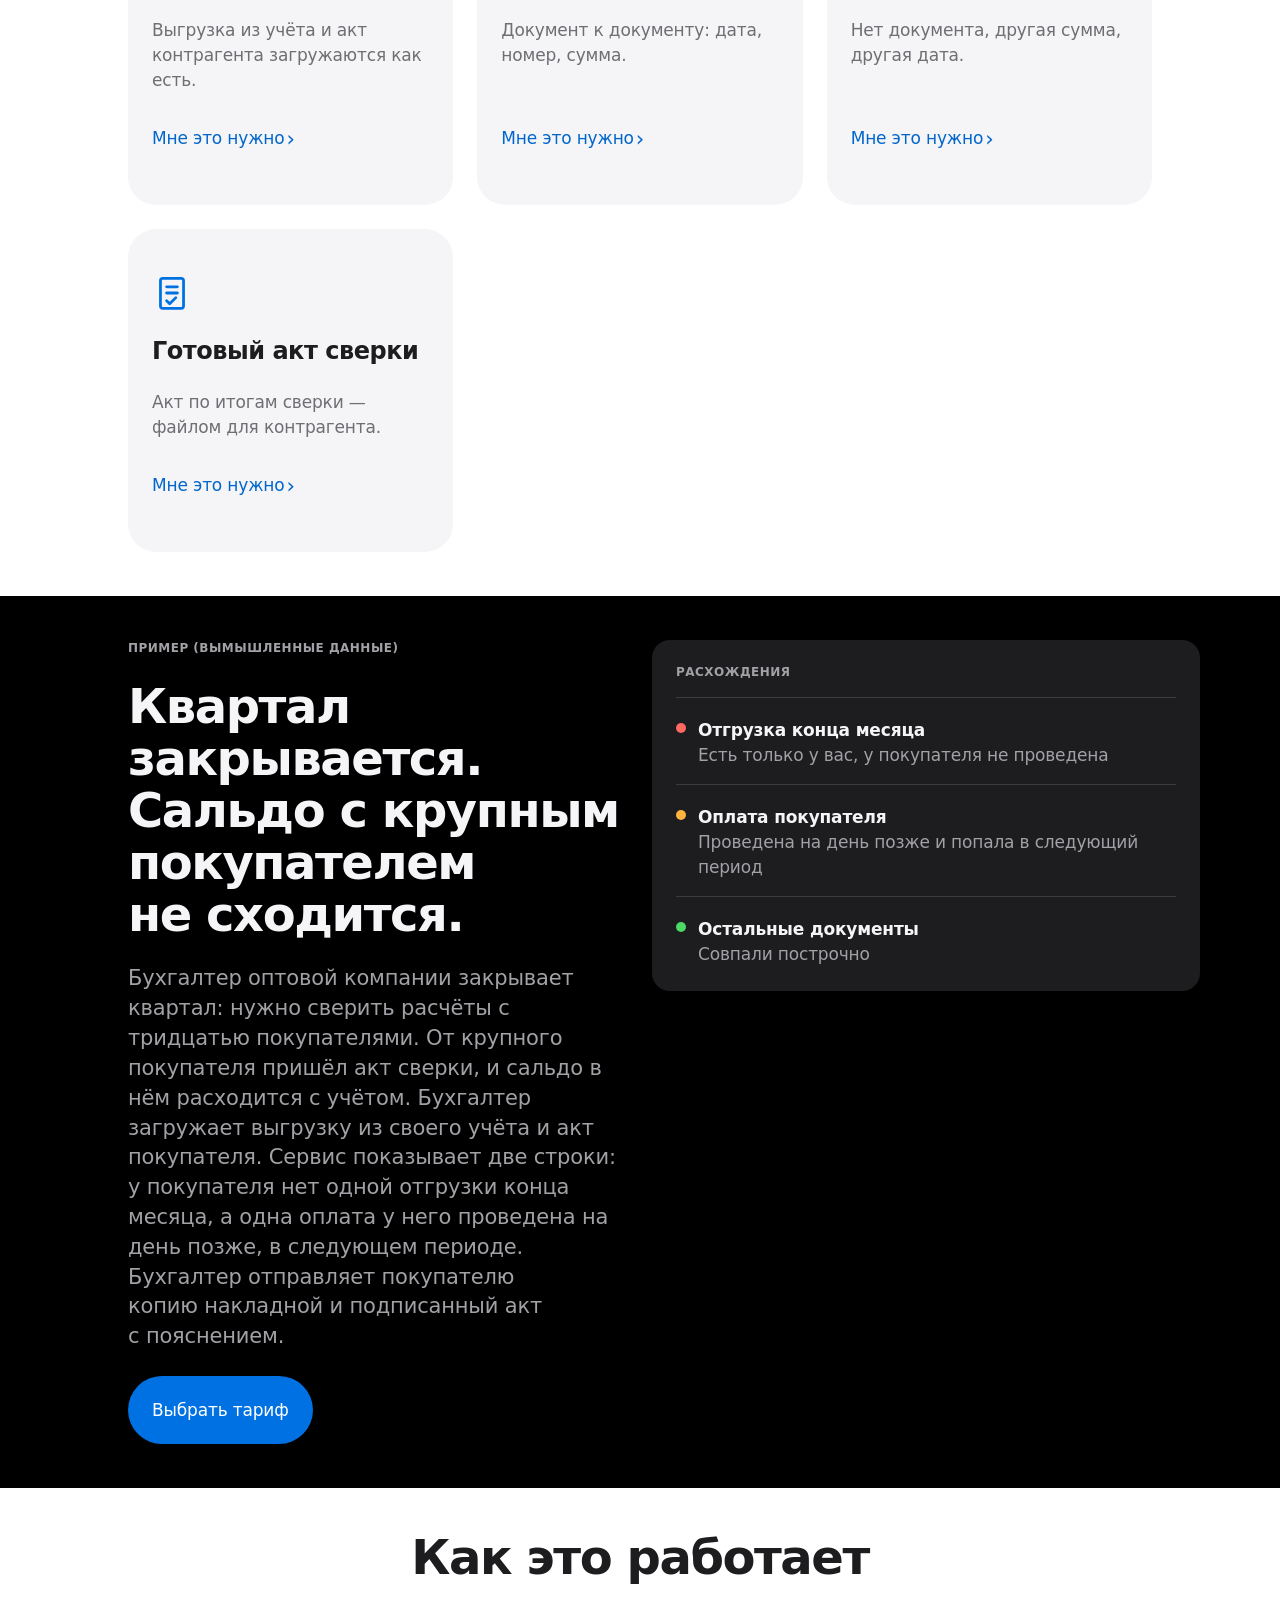
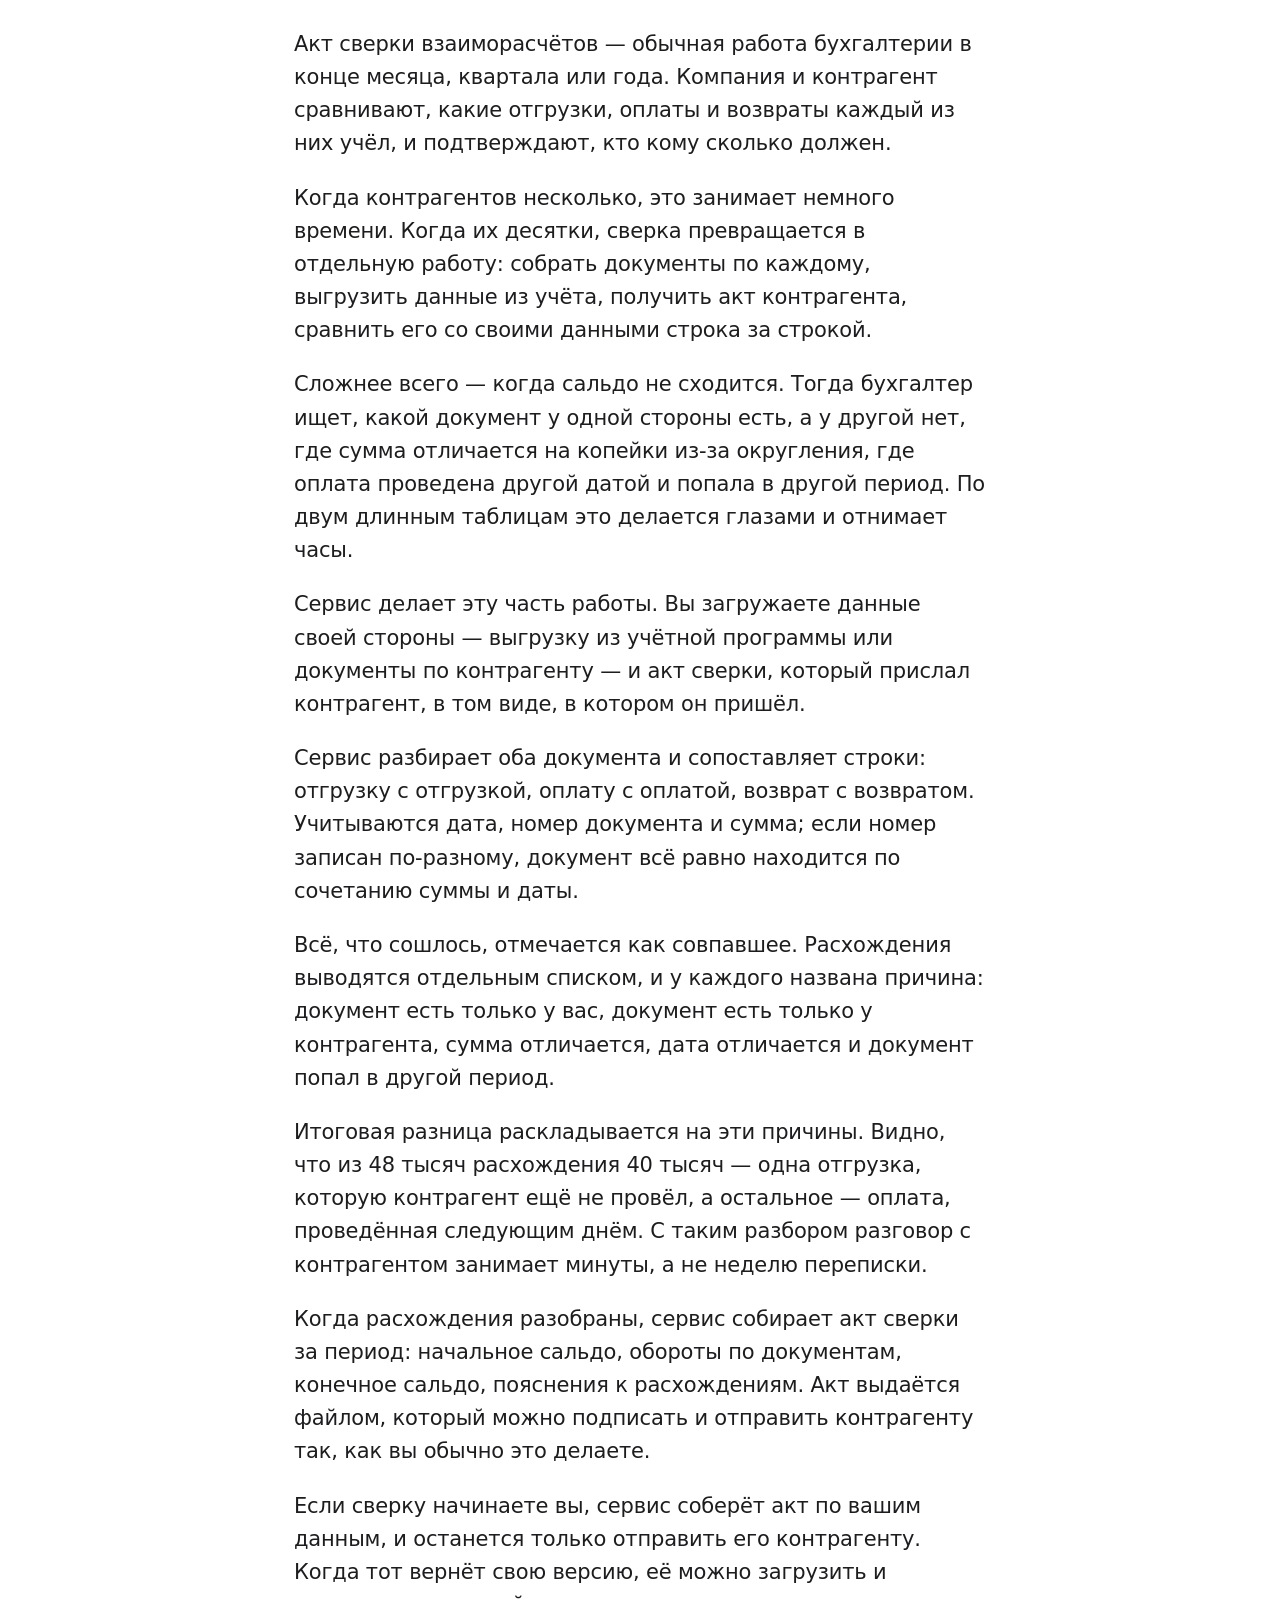
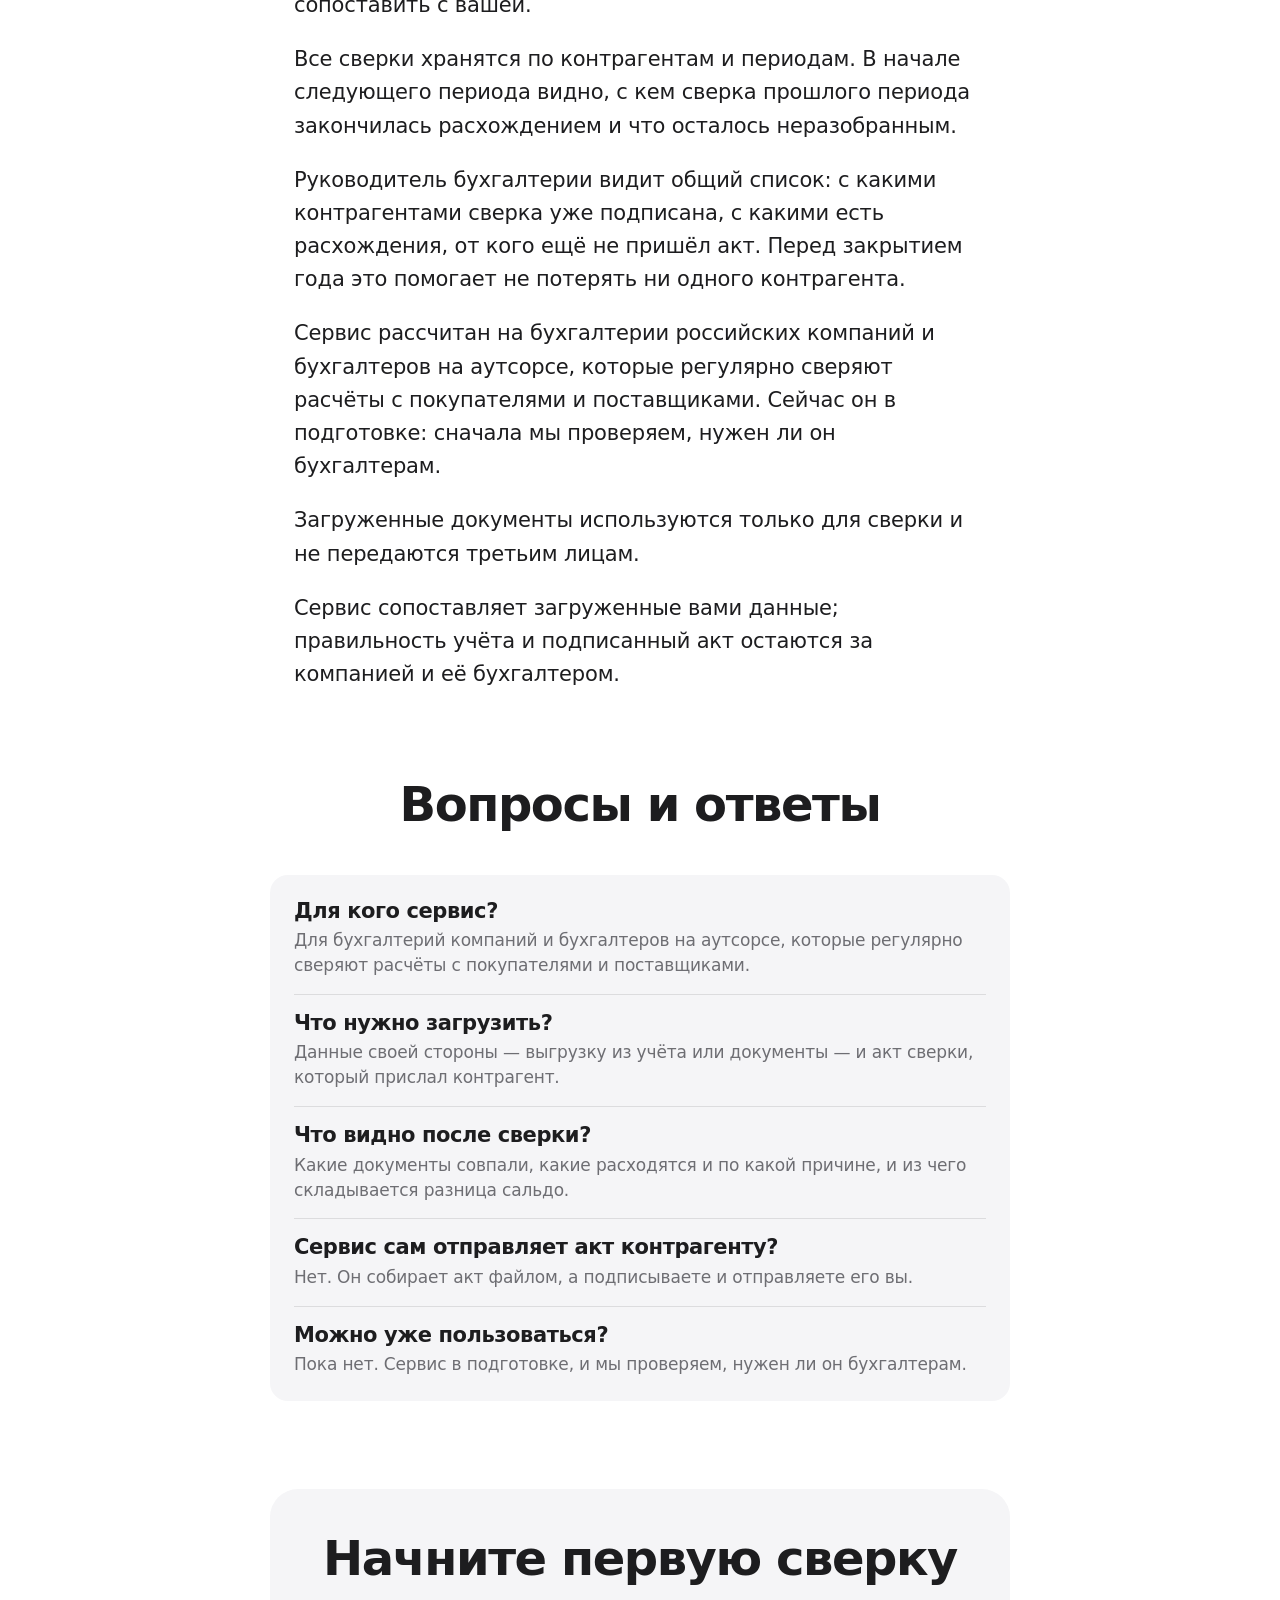
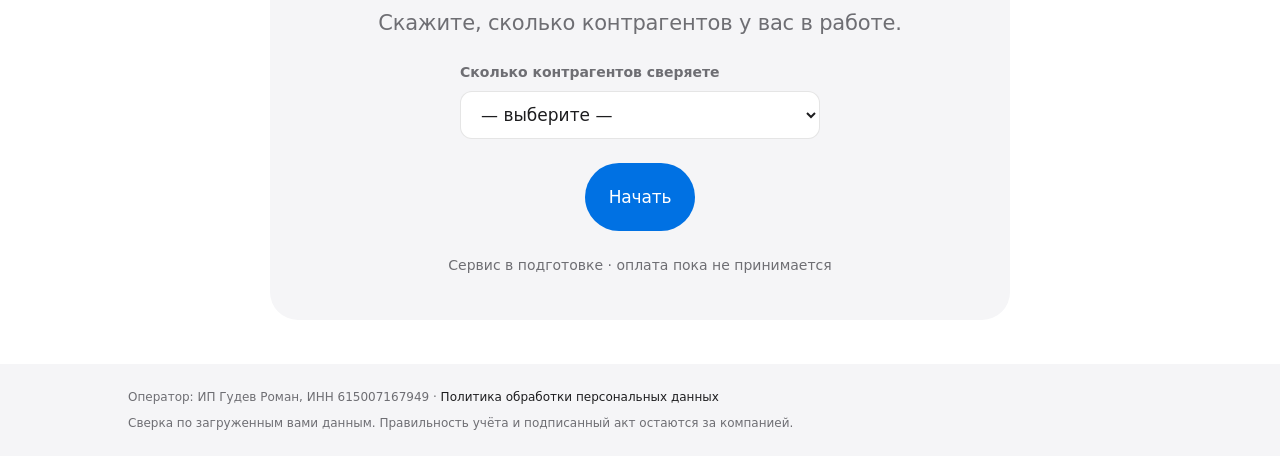
==== commit 17b75e9b: "Главная: стиль на готовых настройках темы, свой CSS — минимум (СМ-45, слово Владельца «1а», «2б»)" ====
--- a/index.html
+++ b/index.html
@@ -63,143 +63,152 @@
 </head>
 <body>
 
-<header class="gn"><div class="wrap">
+<header><div class="wrap">
   <div class="logo"><a href="index.html" data-ev="click_logo_home"><svg viewBox="0 0 20 20" aria-hidden="true"><rect x="2" y="2" width="16" height="16" rx="4.5" fill="#0071e3"/><path d="M6 10.4l2.6 2.6L14 7.4" fill="none" stroke="#fff" stroke-width="2" stroke-linecap="round" stroke-linejoin="round"/></svg>Акт сверки</a></div>
   <nav class="top" aria-label="Разделы"><a href="#chto" data-ev="click_nav_chto">Что вы получаете</a><a href="price.html" data-ev="click_nav_cena">Цена</a><a href="#primer" data-ev="click_nav_primer">Пример</a><a href="#start" data-ev="click_nav_start">Начать</a></nav>
 </div></header>
 
 <main>
-<div class="wrap">
-  <div class="hero">
-    <h1><span class="kicker">Сверка взаиморасчётов с покупателями и поставщиками</span>Расхождения видны до того, как акт уйдёт контрагенту.</h1>
-    <p class="sub">Для бухгалтерии компаний, у которых десятки контрагентов. Вы загружаете свои документы и акт сверки контрагента, а сервис сопоставляет их построчно, показывает, где не сходится и почему, и собирает акт сверки для отправки.</p>
-    <div class="actions">
-      <a class="pill" href="price.html" data-ev="cta_click">Узнать стоимость и тарифы</a>
-    </div>
-    <p class="note">Ранний доступ · Оплата на этой странице пока не принимается</p>
-
-    <div class="stage" aria-hidden="true">
-      <div class="win">
-        <div class="win-bar"><i></i><i></i><i></i><b>Сверка с контрагентом</b></div>
-        <div class="win-cols">
-          <div class="win-col">
-            <div class="col-h">Ваш учёт</div>
-            <div class="row ok"><span class="dot"><svg viewBox="0 0 10 10"><path d="M2 5.2l2 2L8 3" fill="none" stroke="currentColor" stroke-width="1.8" stroke-linecap="round" stroke-linejoin="round"/></svg></span><span class="bar"></span><span class="bar s"></span></div>
-            <div class="row ok"><span class="dot"><svg viewBox="0 0 10 10"><path d="M2 5.2l2 2L8 3" fill="none" stroke="currentColor" stroke-width="1.8" stroke-linecap="round" stroke-linejoin="round"/></svg></span><span class="bar"></span><span class="bar s"></span></div>
-            <div class="row miss"><span class="dot"><svg viewBox="0 0 10 10"><path d="M5 2.4v3.2M5 7.4v.2" fill="none" stroke="currentColor" stroke-width="1.8" stroke-linecap="round"/></svg></span><span class="bar"></span><span class="bar s"></span></div>
-            <div class="row ok"><span class="dot"><svg viewBox="0 0 10 10"><path d="M2 5.2l2 2L8 3" fill="none" stroke="currentColor" stroke-width="1.8" stroke-linecap="round" stroke-linejoin="round"/></svg></span><span class="bar"></span><span class="bar s"></span></div>
-            <div class="row date"><span class="dot"><svg viewBox="0 0 10 10"><path d="M5 2.6V5l1.6 1.2" fill="none" stroke="currentColor" stroke-width="1.6" stroke-linecap="round"/></svg></span><span class="bar"></span><span class="bar s"></span></div>
-          </div>
-          <div class="win-col">
-            <div class="col-h">Акт контрагента</div>
-            <div class="row ok"><span class="dot"><svg viewBox="0 0 10 10"><path d="M2 5.2l2 2L8 3" fill="none" stroke="currentColor" stroke-width="1.8" stroke-linecap="round" stroke-linejoin="round"/></svg></span><span class="bar"></span><span class="bar s"></span></div>
-            <div class="row ok"><span class="dot"><svg viewBox="0 0 10 10"><path d="M2 5.2l2 2L8 3" fill="none" stroke="currentColor" stroke-width="1.8" stroke-linecap="round" stroke-linejoin="round"/></svg></span><span class="bar"></span><span class="bar s"></span></div>
-            <div class="row ghost"></div>
-            <div class="row ok"><span class="dot"><svg viewBox="0 0 10 10"><path d="M2 5.2l2 2L8 3" fill="none" stroke="currentColor" stroke-width="1.8" stroke-linecap="round" stroke-linejoin="round"/></svg></span><span class="bar"></span><span class="bar s"></span></div>
-            <div class="row date"><span class="dot"><svg viewBox="0 0 10 10"><path d="M5 2.6V5l1.6 1.2" fill="none" stroke="currentColor" stroke-width="1.6" stroke-linecap="round"/></svg></span><span class="bar"></span><span class="bar s"></span></div>
-          </div>
-        </div>
-        <div class="win-foot"><span class="tag ok">Совпало</span><span class="tag bad">Нет у контрагента</span><span class="tag warn">Другой период</span></div>
-      </div>
-    </div>
-  </div>
-
-  <section id="chto" class="sec" data-view="features_view">
-    <div class="sec-head">
-      <h2>Что вы получаете</h2>
-      <p>Четыре шага сверки, которые сейчас делаются глазами по двум длинным таблицам.</p>
-    </div>
-    <div class="tiles">
-      <div class="tile rise">
-        <span class="glyph" aria-hidden="true"><svg viewBox="0 0 26 26" fill="none" stroke="currentColor" stroke-width="1.8" stroke-linecap="round" stroke-linejoin="round"><path d="M7 3.5h8l5 5v13a1.5 1.5 0 0 1-1.5 1.5h-11A1.5 1.5 0 0 1 6 21.5v-16.5A1.5 1.5 0 0 1 7 3.5z"/><path d="M15 3.5v5h5"/><path d="M13 18v-6m-2.6 2.6L13 12l2.6 2.6"/></svg></span>
-        <h3>Документы файлами</h3>
-        <p>Выгрузка из учёта и акт контрагента загружаются как есть.</p>
-        <a class="more" href="price.html" data-ev="feature_zagruzka">Мне это нужно</a>
-      </div>
-      <div class="tile rise">
-        <span class="glyph" aria-hidden="true"><svg viewBox="0 0 26 26" fill="none" stroke="currentColor" stroke-width="1.8" stroke-linecap="round" stroke-linejoin="round"><path d="M4 7h7M4 13h7M4 19h7M15 7h7M15 13h7M15 19h7"/></svg></span>
-        <h3>Построчное сопоставление</h3>
-        <p>Документ к документу: дата, номер, сумма.</p>
-        <a class="more" href="price.html" data-ev="feature_sopostavlenie">Мне это нужно</a>
-      </div>
-      <div class="tile rise">
-        <span class="glyph" aria-hidden="true"><svg viewBox="0 0 26 26" fill="none" stroke="currentColor" stroke-width="1.8" stroke-linecap="round" stroke-linejoin="round"><circle cx="13" cy="13" r="9"/><path d="M13 8.5v5.5M13 17.4v.1"/></svg></span>
-        <h3>Расхождения с причиной</h3>
-        <p>Нет документа, другая сумма, другая дата.</p>
-        <a class="more" href="price.html" data-ev="feature_rashozhdeniya">Мне это нужно</a>
-      </div>
-      <div class="tile rise">
-        <span class="glyph" aria-hidden="true"><svg viewBox="0 0 26 26" fill="none" stroke="currentColor" stroke-width="1.8" stroke-linecap="round" stroke-linejoin="round"><path d="M7 3.5h12A1.5 1.5 0 0 1 20.5 5v16.5A1.5 1.5 0 0 1 19 23H7a1.5 1.5 0 0 1-1.5-1.5V5A1.5 1.5 0 0 1 7 3.5z"/><path d="M9.5 9h7M9.5 13h7"/><path d="M9.5 18l2 2 4-4"/></svg></span>
-        <h3>Готовый акт сверки</h3>
-        <p>Акт по итогам сверки — файлом для контрагента.</p>
-        <a class="more" href="price.html" data-ev="feature_akt">Мне это нужно</a>
-      </div>
-    </div>
-  </section>
-
-  <section id="primer" class="sec" data-view="example_view">
-    <div class="showcase rise">
-      <div>
-        <span class="lbl">Пример (вымышленные данные)</span>
-        <h2>Квартал закрывается. Сальдо с крупным покупателем не сходится.</h2>
-        <p class="story">Бухгалтер оптовой компании закрывает квартал: нужно сверить расчёты с тридцатью покупателями. От крупного покупателя пришёл акт сверки, и сальдо в нём расходится с учётом. Бухгалтер загружает выгрузку из своего учёта и акт покупателя. Сервис показывает две строки: у покупателя нет одной отгрузки конца месяца, а одна оплата у него проведена на день позже, в следующем периоде. Бухгалтер отправляет покупателю копию накладной и подписанный акт с пояснением.</p>
-        <a class="pill" href="price.html" data-ev="click_cta_after_example">Выбрать тариф</a>
-      </div>
-      <div class="show-card" aria-hidden="true">
-        <span class="h">Расхождения</span>
-        <div class="diff miss"><span class="dot"></span><div><b>Отгрузка конца месяца</b><span>Есть только у вас, у покупателя не проведена</span></div></div>
-        <div class="diff date"><span class="dot"></span><div><b>Оплата покупателя</b><span>Проведена на день позже и попала в следующий период</span></div></div>
-        <div class="diff ok"><span class="dot"></span><div><b>Остальные документы</b><span>Совпали построчно</span></div></div>
+  <section>
+    <div class="wrap">
+      <div class="stack center">
+        <h1><span class="kicker">Сверка взаиморасчётов с покупателями и поставщиками</span>Расхождения видны до того, как акт уйдёт контрагенту.</h1>
+        <p class="lead">Для бухгалтерии компаний, у которых десятки контрагентов. Вы загружаете свои документы и акт сверки контрагента, а сервис сопоставляет их построчно, показывает, где не сходится и почему, и собирает акт сверки для отправки.</p>
+        <a class="pill" href="price.html" data-ev="cta_click">Узнать стоимость и тарифы</a>
+        <p class="note">Ранний доступ · Оплата на этой странице пока не принимается</p>
+      </div>
+      <figure class="win" aria-hidden="true">
+        <figcaption><i class="dot miss"></i><i class="dot date"></i><i class="dot ok"></i>Сверка с контрагентом</figcaption>
+        <div class="cols">
+          <ul class="rows">
+            <li class="caption">Ваш учёт</li>
+            <li class="ok"><i class="dot"></i></li>
+            <li class="ok"><i class="dot"></i></li>
+            <li class="miss"><i class="dot"></i></li>
+            <li class="ok"><i class="dot"></i></li>
+            <li class="date"><i class="dot"></i></li>
+          </ul>
+          <ul class="rows">
+            <li class="caption">Акт контрагента</li>
+            <li class="ok"><i class="dot"></i></li>
+            <li class="ok"><i class="dot"></i></li>
+            <li class="ghost miss"></li>
+            <li class="ok"><i class="dot"></i></li>
+            <li class="date"><i class="dot"></i></li>
+          </ul>
+        </div>
+        <div class="tags"><span class="tag ok"><i class="dot"></i>Совпало</span><span class="tag miss"><i class="dot"></i>Нет у контрагента</span><span class="tag date"><i class="dot"></i>Другой период</span></div>
+      </figure>
+    </div>
+  </section>
+
+  <section id="chto" data-view="features_view">
+    <div class="wrap">
+      <div class="stack center">
+        <h2>Что вы получаете</h2>
+        <p class="lead">Четыре шага сверки, которые сейчас делаются глазами по двум длинным таблицам.</p>
+      </div>
+      <div class="grid">
+        <div class="card stack">
+          <svg viewBox="0 0 26 26" aria-hidden="true" fill="none" stroke="currentColor" stroke-width="1.8" stroke-linecap="round" stroke-linejoin="round"><path d="M7 3.5h8l5 5v13a1.5 1.5 0 0 1-1.5 1.5h-11A1.5 1.5 0 0 1 6 21.5v-16.5A1.5 1.5 0 0 1 7 3.5z"/><path d="M15 3.5v5h5"/><path d="M13 18v-6m-2.6 2.6L13 12l2.6 2.6"/></svg>
+          <h3>Документы файлами</h3>
+          <p>Выгрузка из учёта и акт контрагента загружаются как есть.</p>
+          <a class="more" href="price.html" data-ev="feature_zagruzka">Мне это нужно</a>
+        </div>
+        <div class="card stack">
+          <svg viewBox="0 0 26 26" aria-hidden="true" fill="none" stroke="currentColor" stroke-width="1.8" stroke-linecap="round" stroke-linejoin="round"><path d="M4 7h7M4 13h7M4 19h7M15 7h7M15 13h7M15 19h7"/></svg>
+          <h3>Построчное сопоставление</h3>
+          <p>Документ к документу: дата, номер, сумма.</p>
+          <a class="more" href="price.html" data-ev="feature_sopostavlenie">Мне это нужно</a>
+        </div>
+        <div class="card stack">
+          <svg viewBox="0 0 26 26" aria-hidden="true" fill="none" stroke="currentColor" stroke-width="1.8" stroke-linecap="round" stroke-linejoin="round"><circle cx="13" cy="13" r="9"/><path d="M13 8.5v5.5M13 17.4v.1"/></svg>
+          <h3>Расхождения с причиной</h3>
+          <p>Нет документа, другая сумма, другая дата.</p>
+          <a class="more" href="price.html" data-ev="feature_rashozhdeniya">Мне это нужно</a>
+        </div>
+        <div class="card stack">
+          <svg viewBox="0 0 26 26" aria-hidden="true" fill="none" stroke="currentColor" stroke-width="1.8" stroke-linecap="round" stroke-linejoin="round"><path d="M7 3.5h12A1.5 1.5 0 0 1 20.5 5v16.5A1.5 1.5 0 0 1 19 23H7a1.5 1.5 0 0 1-1.5-1.5V5A1.5 1.5 0 0 1 7 3.5z"/><path d="M9.5 9h7M9.5 13h7"/><path d="M9.5 18l2 2 4-4"/></svg>
+          <h3>Готовый акт сверки</h3>
+          <p>Акт по итогам сверки — файлом для контрагента.</p>
+          <a class="more" href="price.html" data-ev="feature_akt">Мне это нужно</a>
+        </div>
+      </div>
+    </div>
+  </section>
+
+  <section id="primer" class="dark" data-view="example_view">
+    <div class="wrap">
+      <div class="grid">
+        <div class="stack">
+          <span class="caption">Пример (вымышленные данные)</span>
+          <h2>Квартал закрывается. Сальдо с крупным покупателем не сходится.</h2>
+          <p class="lead">Бухгалтер оптовой компании закрывает квартал: нужно сверить расчёты с тридцатью покупателями. От крупного покупателя пришёл акт сверки, и сальдо в нём расходится с учётом. Бухгалтер загружает выгрузку из своего учёта и акт покупателя. Сервис показывает две строки: у покупателя нет одной отгрузки конца месяца, а одна оплата у него проведена на день позже, в следующем периоде. Бухгалтер отправляет покупателю копию накладной и подписанный акт с пояснением.</p>
+          <a class="pill" href="price.html" data-ev="click_cta_after_example">Выбрать тариф</a>
+        </div>
+        <ul class="list" aria-hidden="true">
+          <li class="caption">Расхождения</li>
+          <li class="miss"><i class="dot"></i><p><b>Отгрузка конца месяца</b>Есть только у вас, у покупателя не проведена</p></li>
+          <li class="date"><i class="dot"></i><p><b>Оплата покупателя</b>Проведена на день позже и попала в следующий период</p></li>
+          <li class="ok"><i class="dot"></i><p><b>Остальные документы</b>Совпали построчно</p></li>
+        </ul>
       </div>
     </div>
   </section>
 <!-- seo-tekst:start -->
-  <section id="opis" class="sec prose">
-    <h2>Как это работает</h2>
-    <p>Акт сверки взаиморасчётов — обычная работа бухгалтерии в конце месяца, квартала или года. Компания и контрагент сравнивают, какие отгрузки, оплаты и возвраты каждый из них учёл, и подтверждают, кто кому сколько должен.</p>
-    <p>Когда контрагентов несколько, это занимает немного времени. Когда их десятки, сверка превращается в отдельную работу: собрать документы по каждому, выгрузить данные из учёта, получить акт контрагента, сравнить его со своими данными строка за строкой.</p>
-    <p>Сложнее всего — когда сальдо не сходится. Тогда бухгалтер ищет, какой документ у одной стороны есть, а у другой нет, где сумма отличается на копейки из-за округления, где оплата проведена другой датой и попала в другой период. По двум длинным таблицам это делается глазами и отнимает часы.</p>
-    <p>Сервис делает эту часть работы. Вы загружаете данные своей стороны — выгрузку из учётной программы или документы по контрагенту — и акт сверки, который прислал контрагент, в том виде, в котором он пришёл.</p>
-    <p>Сервис разбирает оба документа и сопоставляет строки: отгрузку с отгрузкой, оплату с оплатой, возврат с возвратом. Учитываются дата, номер документа и сумма; если номер записан по-разному, документ всё равно находится по сочетанию суммы и даты.</p>
-    <p>Всё, что сошлось, отмечается как совпавшее. Расхождения выводятся отдельным списком, и у каждого названа причина: документ есть только у вас, документ есть только у контрагента, сумма отличается, дата отличается и документ попал в другой период.</p>
-    <p>Итоговая разница раскладывается на эти причины. Видно, что из 48 тысяч расхождения 40 тысяч — одна отгрузка, которую контрагент ещё не провёл, а остальное — оплата, проведённая следующим днём. С таким разбором разговор с контрагентом занимает минуты, а не неделю переписки.</p>
-    <p>Когда расхождения разобраны, сервис собирает акт сверки за период: начальное сальдо, обороты по документам, конечное сальдо, пояснения к расхождениям. Акт выдаётся файлом, который можно подписать и отправить контрагенту так, как вы обычно это делаете.</p>
-    <p>Если сверку начинаете вы, сервис соберёт акт по вашим данным, и останется только отправить его контрагенту. Когда тот вернёт свою версию, её можно загрузить и сопоставить с вашей.</p>
-    <p>Все сверки хранятся по контрагентам и периодам. В начале следующего периода видно, с кем сверка прошлого периода закончилась расхождением и что осталось неразобранным.</p>
-    <p>Руководитель бухгалтерии видит общий список: с какими контрагентами сверка уже подписана, с какими есть расхождения, от кого ещё не пришёл акт. Перед закрытием года это помогает не потерять ни одного контрагента.</p>
-    <p>Сервис рассчитан на бухгалтерии российских компаний и бухгалтеров на аутсорсе, которые регулярно сверяют расчёты с покупателями и поставщиками. Сейчас он в подготовке: сначала мы проверяем, нужен ли он бухгалтерам.</p>
-    <p>Загруженные документы используются только для сверки и не передаются третьим лицам.</p>
-    <p>Сервис сопоставляет загруженные вами данные; правильность учёта и подписанный акт остаются за компанией и её бухгалтером.</p>
-  </section>
-  <section id="faq" class="sec faq">
-    <h2>Вопросы и ответы</h2>
-    <div class="faq-list">
-      <div class="faq-item"><h3>Для кого сервис?</h3>
-      <p>Для бухгалтерий компаний и бухгалтеров на аутсорсе, которые регулярно сверяют расчёты с покупателями и поставщиками.</p></div>
-      <div class="faq-item"><h3>Что нужно загрузить?</h3>
-      <p>Данные своей стороны — выгрузку из учёта или документы — и акт сверки, который прислал контрагент.</p></div>
-      <div class="faq-item"><h3>Что видно после сверки?</h3>
-      <p>Какие документы совпали, какие расходятся и по какой причине, и из чего складывается разница сальдо.</p></div>
-      <div class="faq-item"><h3>Сервис сам отправляет акт контрагенту?</h3>
-      <p>Нет. Он собирает акт файлом, а подписываете и отправляете его вы.</p></div>
-      <div class="faq-item"><h3>Можно уже пользоваться?</h3>
-      <p>Пока нет. Сервис в подготовке, и мы проверяем, нужен ли он бухгалтерам.</p></div>
+  <section id="opis">
+    <div class="wrap">
+      <h2 class="center">Как это работает</h2>
+      <div class="prose">
+        <p>Акт сверки взаиморасчётов — обычная работа бухгалтерии в конце месяца, квартала или года. Компания и контрагент сравнивают, какие отгрузки, оплаты и возвраты каждый из них учёл, и подтверждают, кто кому сколько должен.</p>
+        <p>Когда контрагентов несколько, это занимает немного времени. Когда их десятки, сверка превращается в отдельную работу: собрать документы по каждому, выгрузить данные из учёта, получить акт контрагента, сравнить его со своими данными строка за строкой.</p>
+        <p>Сложнее всего — когда сальдо не сходится. Тогда бухгалтер ищет, какой документ у одной стороны есть, а у другой нет, где сумма отличается на копейки из-за округления, где оплата проведена другой датой и попала в другой период. По двум длинным таблицам это делается глазами и отнимает часы.</p>
+        <p>Сервис делает эту часть работы. Вы загружаете данные своей стороны — выгрузку из учётной программы или документы по контрагенту — и акт сверки, который прислал контрагент, в том виде, в котором он пришёл.</p>
+        <p>Сервис разбирает оба документа и сопоставляет строки: отгрузку с отгрузкой, оплату с оплатой, возврат с возвратом. Учитываются дата, номер документа и сумма; если номер записан по-разному, документ всё равно находится по сочетанию суммы и даты.</p>
+        <p>Всё, что сошлось, отмечается как совпавшее. Расхождения выводятся отдельным списком, и у каждого названа причина: документ есть только у вас, документ есть только у контрагента, сумма отличается, дата отличается и документ попал в другой период.</p>
+        <p>Итоговая разница раскладывается на эти причины. Видно, что из 48 тысяч расхождения 40 тысяч — одна отгрузка, которую контрагент ещё не провёл, а остальное — оплата, проведённая следующим днём. С таким разбором разговор с контрагентом занимает минуты, а не неделю переписки.</p>
+        <p>Когда расхождения разобраны, сервис собирает акт сверки за период: начальное сальдо, обороты по документам, конечное сальдо, пояснения к расхождениям. Акт выдаётся файлом, который можно подписать и отправить контрагенту так, как вы обычно это делаете.</p>
+        <p>Если сверку начинаете вы, сервис соберёт акт по вашим данным, и останется только отправить его контрагенту. Когда тот вернёт свою версию, её можно загрузить и сопоставить с вашей.</p>
+        <p>Все сверки хранятся по контрагентам и периодам. В начале следующего периода видно, с кем сверка прошлого периода закончилась расхождением и что осталось неразобранным.</p>
+        <p>Руководитель бухгалтерии видит общий список: с какими контрагентами сверка уже подписана, с какими есть расхождения, от кого ещё не пришёл акт. Перед закрытием года это помогает не потерять ни одного контрагента.</p>
+        <p>Сервис рассчитан на бухгалтерии российских компаний и бухгалтеров на аутсорсе, которые регулярно сверяют расчёты с покупателями и поставщиками. Сейчас он в подготовке: сначала мы проверяем, нужен ли он бухгалтерам.</p>
+        <p>Загруженные документы используются только для сверки и не передаются третьим лицам.</p>
+        <p>Сервис сопоставляет загруженные вами данные; правильность учёта и подписанный акт остаются за компанией и её бухгалтером.</p>
+      </div>
+    </div>
+  </section>
+  <section id="faq">
+    <div class="wrap">
+      <h2 class="center">Вопросы и ответы</h2>
+      <div class="list prose">
+        <div><h3>Для кого сервис?</h3>
+        <p>Для бухгалтерий компаний и бухгалтеров на аутсорсе, которые регулярно сверяют расчёты с покупателями и поставщиками.</p></div>
+        <div><h3>Что нужно загрузить?</h3>
+        <p>Данные своей стороны — выгрузку из учёта или документы — и акт сверки, который прислал контрагент.</p></div>
+        <div><h3>Что видно после сверки?</h3>
+        <p>Какие документы совпали, какие расходятся и по какой причине, и из чего складывается разница сальдо.</p></div>
+        <div><h3>Сервис сам отправляет акт контрагенту?</h3>
+        <p>Нет. Он собирает акт файлом, а подписываете и отправляете его вы.</p></div>
+        <div><h3>Можно уже пользоваться?</h3>
+        <p>Пока нет. Сервис в подготовке, и мы проверяем, нужен ли он бухгалтерам.</p></div>
+      </div>
     </div>
   </section>
 <!-- seo-tekst:end -->
-  <section id="start" class="sec start" data-view="start_view">
-    <div class="start-card rise">
-      <h2>Начните первую сверку</h2>
-      <p class="lead">Скажите, сколько контрагентов у вас в работе.</p>
-      <label class="field">Сколько контрагентов сверяете<select data-ev-focus="form_start"><option value="">— выберите —</option><option>До 10</option><option>11–50</option><option>51–200</option><option>Больше 200</option></select></label>
-      <a class="pill" href="price.html" data-ev="form_submit_click">Начать</a>
-      <p class="note">Сервис в подготовке · оплата пока не принимается</p>
-    </div>
-  </section>
-</div>
+  <section id="start" data-view="start_view">
+    <div class="wrap">
+      <div class="card stack center prose">
+        <h2>Начните первую сверку</h2>
+        <p class="lead">Скажите, сколько контрагентов у вас в работе.</p>
+        <label>Сколько контрагентов сверяете<select data-ev-focus="form_start"><option value="">— выберите —</option><option>До 10</option><option>11–50</option><option>51–200</option><option>Больше 200</option></select></label>
+        <a class="pill" href="price.html" data-ev="form_submit_click">Начать</a>
+        <p class="note">Сервис в подготовке · оплата пока не принимается</p>
+      </div>
+    </div>
+  </section>
 </main>
 
-<footer class="gf"><div class="wrap">
+<footer><div class="wrap">
   <p>Оператор: ИП Гудев Роман, ИНН 615007167949 &middot; <a href="privacy.html" data-ev="click_legal_privacy">Политика обработки персональных данных</a></p>
   <p class="muted">Сверка по загруженным вами данным. Правильность учёта и подписанный акт остаются за компанией.</p>
 </div></footer>
--- a/variant.css
+++ b/variant.css
@@ -1,287 +1,156 @@
-/* Вариант оформления: Apple design (Emil Kowalski, apple-design). Свой, не зависит от общей базы. */
+/* Вариант оформления: Apple design (Emil Kowalski, apple-design).
+   Токены — по правилам стиля; ниже — общие правила элементов, только на токенах.
+   Светлая и тёмная схемы — одной строкой через light-dark(); тёмная полоса — color-scheme: dark. */
 :root {
-  --bg: #ffffff;
-  --bg-2: #f5f5f7;
-  --bg-3: #ffffff;
-  --text: #1d1d1f;
-  --text-2: #6e6e73;
-  --line: rgba(0, 0, 0, 0.1);
-  --link: #0066cc;
-  --btn: #0071e3;
-  --btn-press: #0062c4;
-  --btn-text: #ffffff;
-  --ok: #1e8e3e;
-  --ok-soft: rgba(30, 142, 62, 0.1);
-  --warn: #b25000;
-  --warn-soft: rgba(255, 149, 0, 0.14);
-  --bad: #c9302c;
-  --bad-soft: rgba(255, 59, 48, 0.1);
-  --glass: rgba(255, 255, 255, 0.72);
-  --glass-edge: rgba(255, 255, 255, 0.6);
-  --win-shadow: 0 1px 2px rgba(0, 0, 0, 0.06), 0 24px 60px -12px rgba(0, 0, 0, 0.18);
-  --ease: cubic-bezier(0.32, 0.72, 0, 1);
-  --radius-l: 28px;
-  --radius-m: 18px;
   color-scheme: light dark;
-}
-@media (prefers-color-scheme: dark) {
-  :root {
-    --bg: #000000;
-    --bg-2: #161617;
-    --bg-3: #1d1d1f;
-    --text: #f5f5f7;
-    --text-2: #a1a1a6;
-    --line: rgba(255, 255, 255, 0.14);
-    --link: #2997ff;
-    --ok: #4cd964;
-    --ok-soft: rgba(76, 217, 100, 0.14);
-    --warn: #ffb340;
-    --warn-soft: rgba(255, 179, 64, 0.16);
-    --bad: #ff6961;
-    --bad-soft: rgba(255, 105, 97, 0.16);
-    --glass: rgba(22, 22, 23, 0.72);
-    --glass-edge: rgba(255, 255, 255, 0.08);
-    --win-shadow: 0 1px 2px rgba(0, 0, 0, 0.5), 0 24px 60px -12px rgba(0, 0, 0, 0.7);
-  }
+  /* цвет */
+  --bg: light-dark(#ffffff, #000000);
+  --bg-2: light-dark(#f5f5f7, #1d1d1f);
+  --text: light-dark(#1d1d1f, #f5f5f7);
+  --text-2: light-dark(#6e6e73, #a1a1a6);
+  --line: light-dark(rgba(0, 0, 0, .1), rgba(255, 255, 255, .14));
+  --link: light-dark(#0066cc, #2997ff);
+  --accent: #0071e3;
+  --accent-press: #0062c4;
+  --on-accent: #ffffff;
+  --ok: light-dark(#1a7f37, #4cd964);
+  --warn: light-dark(#b25000, #ffb340);
+  --bad: light-dark(#c9302c, #ff6961);
+  --glass: light-dark(rgba(255, 255, 255, .72), rgba(22, 22, 23, .72));
+  /* шрифт: системный, крупное — плотнее и с отрицательной разрядкой */
+  --font: -apple-system, BlinkMacSystemFont, "SF Pro Text", "Segoe UI", system-ui, Roboto, "Helvetica Neue", Arial, sans-serif;
+  --font-display: -apple-system, BlinkMacSystemFont, "SF Pro Display", "Segoe UI", system-ui, Roboto, "Helvetica Neue", Arial, sans-serif;
+  --t-display: clamp(2.5rem, 6.4vw, 4.5rem);
+  --t-h2: clamp(2rem, 4.6vw, 3rem);
+  --t-h3: clamp(1.25rem, 2.4vw, 1.5rem);
+  --t-lead: clamp(1.0625rem, 1.8vw, 1.3125rem);
+  --t-body: 1.0625rem;
+  --t-small: .875rem;
+  --t-caption: .75rem;
+  --tr-display: -.035em;
+  --tr-h2: -.03em;
+  --tr-h3: -.02em;
+  --tr-body: -.01em;
+  /* отступы */
+  --s-1: .5rem;
+  --s-2: .75rem;
+  --s-3: 1rem;
+  --s-4: 1.5rem;
+  --s-5: 2.75rem;
+  /* скругления, тени, движение */
+  --r-s: 12px;
+  --r-m: 18px;
+  --r-l: 28px;
+  --r-pill: 980px;
+  --shadow-l: 0 1px 2px rgba(0, 0, 0, .06), 0 24px 60px -12px rgba(0, 0, 0, .18);
+  --ease: cubic-bezier(.32, .72, 0, 1);
+  --t-press: 100ms;
+  --t-fast: 160ms;
 }
 
-*, *::before, *::after { box-sizing: border-box; }
-html { -webkit-text-size-adjust: 100%; scroll-behavior: smooth; scroll-padding-top: 64px; }
-body {
-  margin: 0;
-  background: var(--bg);
-  color: var(--text);
-  font: 400 1.0625rem/1.47 -apple-system, BlinkMacSystemFont, "SF Pro Text", "Segoe UI", system-ui, Roboto, "Helvetica Neue", Arial, sans-serif;
-  letter-spacing: -0.01em;
-  -webkit-font-smoothing: antialiased;
-  font-optical-sizing: auto;
-  overflow-x: hidden;
-}
+/* основа */
+html { scroll-behavior: smooth; scroll-padding-top: 64px; }
+body { margin: 0; background: var(--bg); color: var(--text); font: 400 var(--t-body)/1.47 var(--font); letter-spacing: var(--tr-body); -webkit-font-smoothing: antialiased; }
+h1, h2, h3 { margin: 0; color: var(--text); font-family: var(--font-display); font-weight: 700; text-wrap: balance; }
+h1 { max-width: 15ch; font-size: var(--t-display); line-height: 1.05; letter-spacing: var(--tr-display); }
+h2 { font-size: var(--t-h2); line-height: 1.08; letter-spacing: var(--tr-h2); }
+h3 { font-size: var(--t-h3); line-height: 1.2; letter-spacing: var(--tr-h3); }
+p { margin: 0; }
 a { color: var(--link); text-decoration: none; }
 a:hover { text-decoration: underline; }
-a:focus-visible, select:focus-visible { outline: 3px solid color-mix(in srgb, var(--btn) 60%, transparent); outline-offset: 3px; border-radius: 8px; }
-h1, h2, h3 { margin: 0; color: var(--text); font-family: -apple-system, BlinkMacSystemFont, "SF Pro Display", "Segoe UI", system-ui, Roboto, "Helvetica Neue", Arial, sans-serif; }
-p { margin: 0; }
+:focus-visible { outline: 3px solid color-mix(in srgb, var(--accent) 60%, transparent); outline-offset: 3px; }
+p.lead { max-width: 40em; margin: 0; color: var(--text-2); font-size: var(--t-lead); line-height: 1.42; text-wrap: pretty; }
+.kicker { display: block; margin-bottom: var(--s-2); color: var(--text-2); font-size: var(--t-h3); line-height: 1.2; letter-spacing: var(--tr-h3); font-weight: 600; }
+.caption { color: var(--text-2); font-size: var(--t-caption); font-weight: 600; letter-spacing: .04em; text-transform: uppercase; }
+p.note { margin: 0; color: var(--text-2); font-size: var(--t-small); letter-spacing: 0; }
 
-.wrap { width: 100%; max-width: 1024px; margin: 0 auto; padding: 0 22px; }
+/* раскладка */
+.wrap { max-width: 1024px; margin: 0 auto; padding: 0 1.25rem; }
+section { padding: var(--s-5) 0; }
+section > .wrap { display: flex; flex-direction: column; gap: var(--s-5); }
+.stack { display: flex; flex-direction: column; align-items: flex-start; gap: var(--s-4); }
+.center { text-align: center; align-items: center; }
+.grid { display: grid; grid-template-columns: repeat(auto-fit, minmax(min(100%, 20rem), 1fr)); gap: var(--s-4); }
+.prose { width: 100%; max-width: 692px; margin-inline: auto; }
+.prose > p:not([class]) { font-size: var(--t-lead); line-height: 1.58; }
+.prose > p + p { margin-top: 1em; }
+.dark { color-scheme: dark; background: var(--bg); color: var(--text); }
 
-/* Навигация — полупрозрачный слой, текст уходит под него */
-.gn {
-  position: sticky; top: 0; z-index: 10;
-  background: var(--glass);
-  -webkit-backdrop-filter: saturate(180%) blur(20px);
-  backdrop-filter: saturate(180%) blur(20px);
-  border-bottom: 1px solid var(--line);
-}
-.gn .wrap { display: flex; align-items: center; justify-content: space-between; gap: 16px; min-height: 52px; }
-.gn .logo a { display: inline-flex; align-items: center; gap: 8px; color: var(--text); font-weight: 600; font-size: 1.0625rem; letter-spacing: -0.02em; }
-.gn .logo a:hover { text-decoration: none; }
-.gn .logo svg { width: 20px; height: 20px; flex: none; }
-.gn nav { display: flex; gap: 22px; }
-.gn nav a { color: var(--text); opacity: 0.8; font-size: 0.8125rem; letter-spacing: 0; padding: 6px 0; transition: opacity 160ms ease; white-space: nowrap; }
-.gn nav a:hover { opacity: 1; text-decoration: none; }
+/* шапка — полупрозрачный слой, страница уходит под него */
+header { position: sticky; top: 0; z-index: 20; background: var(--glass); -webkit-backdrop-filter: saturate(180%) blur(20px); backdrop-filter: saturate(180%) blur(20px); border-bottom: 0; }
+header .wrap { display: flex; flex-wrap: wrap; align-items: center; justify-content: space-between; gap: 0 var(--s-4); min-height: 52px; }
+.logo a { display: inline-flex; align-items: center; gap: var(--s-1); color: var(--text); font-weight: 600; letter-spacing: -.02em; }
+.logo svg { width: 20px; height: 20px; }
+nav.top { display: flex; gap: var(--s-4); max-width: 100%; overflow-x: auto; scrollbar-width: none; }
+nav.top a { margin: 0; padding: var(--s-1) 0; color: var(--text); opacity: .8; font-size: var(--t-small); letter-spacing: 0; white-space: nowrap; }
+nav.top a:hover { opacity: 1; color: var(--text); text-decoration: none; }
 
-/* Кнопки — отклик на нажатие, а не на отпускание */
-.pill {
-  display: inline-flex; align-items: center; justify-content: center;
-  min-height: 44px; padding: 12px 24px;
-  border-radius: 980px;
-  background: var(--btn); color: var(--btn-text);
-  font-size: 1.0625rem; font-weight: 400; letter-spacing: -0.01em;
-  transition: transform 120ms var(--ease), background-color 160ms ease;
-  -webkit-tap-highlight-color: transparent;
-}
-.pill:hover { text-decoration: none; background: var(--btn-press); }
-.pill:active { transform: scale(0.97); background: var(--btn-press); transition-duration: 60ms; }
-.more { display: inline-flex; align-items: center; gap: 2px; font-size: 1.0625rem; min-height: 44px; -webkit-tap-highlight-color: transparent; transition: transform 120ms var(--ease); }
-.more::after { content: "›"; font-size: 1.25em; line-height: 1; transform: translateY(-1px); }
-.more:active { transform: scale(0.97); }
+/* кнопка и ссылка «›» — отклик на нажатие */
+.pill { display: inline-flex; align-items: center; justify-content: center; min-height: 44px; padding: 12px 24px; border-radius: var(--r-pill); background: var(--accent); color: var(--on-accent); font-size: var(--t-body); -webkit-tap-highlight-color: transparent; transition: transform var(--t-press) var(--ease), background-color var(--t-fast) ease; }
+.more { display: inline-flex; align-items: center; gap: 2px; min-height: 44px; margin-top: auto; -webkit-tap-highlight-color: transparent; transition: transform var(--t-press) var(--ease); }
+.more::after { content: "›"; font-size: 1.25em; line-height: 1; }
+.pill:hover { background: var(--accent-press); text-decoration: none; }
+.pill:active, .more:active { transform: scale(.97); }
 
-/* Первый экран */
-.hero { text-align: center; padding: 72px 0 0; }
-.hero .kicker { display: block; color: var(--text-2); font-size: clamp(1.1875rem, 2.4vw, 1.5rem); font-weight: 600; letter-spacing: -0.015em; line-height: 1.2; margin-bottom: 14px; }
-.hero h1 { font-size: clamp(2.5rem, 6.4vw, 4.5rem); line-height: 1.05; letter-spacing: -0.035em; font-weight: 700; max-width: 15ch; margin: 0 auto; text-wrap: balance; }
-.hero .sub { max-width: 40em; margin: 22px auto 0; color: var(--text-2); font-size: clamp(1.0625rem, 1.8vw, 1.3125rem); line-height: 1.42; letter-spacing: -0.012em; text-wrap: pretty; }
-.hero .actions { margin-top: 32px; display: flex; flex-wrap: wrap; gap: 14px 28px; justify-content: center; align-items: center; }
-.hero .note { margin-top: 16px; color: var(--text-2); font-size: 0.875rem; letter-spacing: 0; }
+/* карточка и сгруппированный список */
+.card { padding: var(--s-5) var(--s-4); border: 0; border-radius: var(--r-l); background: var(--bg-2); }
+.card p:not([class]) { color: var(--text-2); font-size: var(--t-body); line-height: 1.47; }
+.card > svg { width: 40px; height: 40px; color: var(--accent); }
+.list { align-self: start; width: 100%; margin: 0 auto; padding: var(--s-1) var(--s-4); list-style: none; border-radius: var(--r-m); background: var(--bg-2); }
+.list > * { padding: var(--s-3) 0; }
+.list > * + * { border-top: 1px solid var(--line); }
+.list li { display: flex; align-items: flex-start; gap: var(--s-2); }
+.list h3 { font-size: var(--t-lead); }
+.list b { display: block; color: var(--text); font-weight: 600; }
+.list p { margin-top: .25rem; color: var(--text-2); }
+.list .dot { margin-top: .5em; }
 
-/* Нарисованное окно сверки */
-.stage { margin: 56px auto 0; max-width: 880px; perspective: 1600px; }
-.win {
-  background: var(--bg-3);
-  border: 1px solid var(--line);
-  border-radius: 20px;
-  box-shadow: var(--win-shadow);
-  overflow: hidden;
-  text-align: left;
-  font-size: 0.875rem;
-  letter-spacing: 0;
-}
-.win-bar { display: flex; align-items: center; gap: 8px; padding: 12px 16px; background: var(--glass); border-bottom: 1px solid var(--line); }
-.win-bar i { width: 12px; height: 12px; border-radius: 50%; background: var(--line); }
-.win-bar i:nth-child(1) { background: #ff5f57; } .win-bar i:nth-child(2) { background: #febc2e; } .win-bar i:nth-child(3) { background: #28c840; }
-.win-bar b { flex: 1; text-align: center; font-weight: 600; font-size: 0.8125rem; color: var(--text-2); margin-right: 52px; }
-.win-cols { display: grid; grid-template-columns: 1fr 1fr; }
-.win-col { padding: 14px 16px 18px; }
-.win-col + .win-col { border-left: 1px solid var(--line); }
-.win-col .col-h { margin: 0 0 10px; font-size: 0.75rem; font-weight: 600; text-transform: uppercase; letter-spacing: 0.04em; color: var(--text-2); }
-.row { display: flex; align-items: center; gap: 10px; height: 34px; padding: 0 10px; border-radius: 10px; }
-.row + .row { margin-top: 4px; }
-.row .bar { height: 8px; border-radius: 4px; background: var(--line); flex: 1; }
-.row .bar.s { flex: 0 0 22%; }
-.row .dot { flex: none; width: 18px; height: 18px; border-radius: 50%; display: grid; place-items: center; }
-.row.ok .dot { background: var(--ok-soft); color: var(--ok); }
-.row.miss { background: var(--bad-soft); }
-.row.miss .dot { background: var(--bad); color: #fff; }
-.row.date { background: var(--warn-soft); }
-.row.date .dot { background: var(--warn); color: #fff; }
-.row.ghost { border: 1.5px dashed color-mix(in srgb, var(--bad) 55%, transparent); }
-.row .dot svg { width: 10px; height: 10px; }
-.win-foot { display: flex; flex-wrap: wrap; gap: 8px; padding: 14px 16px; border-top: 1px solid var(--line); background: var(--bg-2); }
-.tag { display: inline-flex; align-items: center; gap: 6px; padding: 5px 11px; border-radius: 980px; font-size: 0.8125rem; font-weight: 500; }
-.tag::before { content: ""; width: 7px; height: 7px; border-radius: 50%; background: currentColor; }
-.tag.ok { background: var(--ok-soft); color: var(--ok); }
-.tag.bad { background: var(--bad-soft); color: var(--bad); }
-.tag.warn { background: var(--warn-soft); color: var(--warn); }
+/* состояние строки: совпало, нет у контрагента, другой период */
+.ok { --c: var(--ok); }
+.miss { --c: var(--bad); --soft: color-mix(in srgb, var(--bad) 12%, transparent); }
+.date { --c: var(--warn); --soft: color-mix(in srgb, var(--warn) 12%, transparent); }
+.dot { flex: none; width: 10px; height: 10px; border-radius: 50%; background: var(--c); }
+.tag { display: inline-flex; align-items: center; gap: 6px; padding: 5px 11px; border-radius: var(--r-pill); background: color-mix(in srgb, var(--c) 12%, transparent); color: var(--c); font-size: var(--t-small); font-weight: 500; }
 
-/* Секции */
-.sec { padding: 104px 0 0; }
-.sec-head { text-align: center; max-width: 720px; margin: 0 auto 44px; }
-.sec-head h2, .sec h2 { font-size: clamp(2rem, 4.6vw, 3rem); line-height: 1.08; letter-spacing: -0.03em; font-weight: 700; text-wrap: balance; }
-.sec-head p { margin-top: 14px; color: var(--text-2); font-size: 1.1875rem; line-height: 1.42; }
+/* первый экран: нарисованное окно сверки */
+.win { width: 100%; max-width: 880px; margin: var(--s-1) auto 0; overflow: hidden; border: 1px solid var(--line); border-radius: 20px; background: var(--bg); box-shadow: var(--shadow-l); text-align: left; font-size: var(--t-small); letter-spacing: 0; }
+.win figcaption { display: flex; align-items: center; gap: var(--s-1); padding: var(--s-2) var(--s-3); background: var(--glass); color: var(--text-2); font-weight: 600; }
+.win .cols { display: grid; grid-template-columns: 1fr 1fr; border-block: 1px solid var(--line); }
+.win .cols > * + * { border-left: 1px solid var(--line); }
+.rows { display: grid; gap: 4px; margin: 0; padding: var(--s-2); list-style: none; }
+.rows li { display: flex; align-items: center; gap: var(--s-2); height: 34px; padding: 0 10px; border-radius: 10px; background: var(--soft, none); }
+.rows li:not(.caption, .ghost)::after { content: ""; flex: 1; height: 8px; border-radius: 4px; background: var(--line); }
+.rows .ghost { border: 1.5px dashed var(--c); background: none; }
+.tags { display: flex; flex-wrap: wrap; gap: var(--s-1); padding: var(--s-3); background: var(--bg-2); }
 
-.tiles { display: grid; grid-template-columns: repeat(2, minmax(0, 1fr)); gap: 20px; }
-.tile {
-  background: var(--bg-2);
-  border-radius: var(--radius-l);
-  padding: 40px 36px 30px;
-  display: flex; flex-direction: column; gap: 10px;
-  min-height: 300px;
-}
-.tile .glyph { display: block; margin-bottom: 10px; color: var(--btn); line-height: 0; }
-.tile .glyph svg { width: 40px; height: 40px; }
-.tile h3 { font-size: clamp(1.5rem, 2.6vw, 1.75rem); line-height: 1.14; letter-spacing: -0.022em; font-weight: 700; }
-.tile p { color: var(--text-2); font-size: 1.0625rem; line-height: 1.47; flex: 1; }
-.tile .more { align-self: flex-start; margin-top: 6px; }
+/* поле выбора */
+label { display: grid; gap: var(--s-1); width: 100%; max-width: 360px; text-align: left; color: var(--text-2); font-size: var(--t-small); font-weight: 600; letter-spacing: 0; }
+select { width: 100%; min-width: 0; min-height: 48px; padding: 10px 16px; border: 1px solid var(--line); border-radius: var(--r-s); background: var(--bg); color: var(--text); font: 400 var(--t-body) var(--font); }
 
-/* Пример — тёмная плитка */
-.showcase {
-  margin-top: 0;
-  background: #000;
-  color: #f5f5f7;
-  border-radius: var(--radius-l);
-  padding: 56px 48px;
-  display: grid; grid-template-columns: 1.1fr 0.9fr; gap: 44px; align-items: center;
-}
-@media (prefers-color-scheme: dark) { .showcase { background: var(--bg-2); } }
-.showcase h2 { color: #f5f5f7; font-size: clamp(1.875rem, 4vw, 2.5rem); }
-.showcase .lbl { display: block; color: #a1a1a6; font-size: 1rem; font-weight: 600; letter-spacing: -0.01em; margin-bottom: 10px; }
-.showcase .story { color: #c7c7cc; font-size: 1.0625rem; line-height: 1.55; margin-top: 18px; }
-.showcase .pill { margin-top: 28px; }
-.show-card { background: #1d1d1f; border: 1px solid rgba(255,255,255,0.1); border-radius: var(--radius-m); padding: 18px; display: grid; gap: 10px; }
-.show-card .h { font-size: 0.75rem; font-weight: 600; text-transform: uppercase; letter-spacing: 0.04em; color: #a1a1a6; }
-.diff { display: flex; gap: 12px; align-items: flex-start; padding: 14px; border-radius: 12px; background: rgba(255,255,255,0.05); }
-.diff .dot { flex: none; width: 10px; height: 10px; border-radius: 50%; margin-top: 7px; }
-.diff.miss .dot { background: #ff6961; } .diff.date .dot { background: #ffb340; } .diff.ok .dot { background: #4cd964; }
-.diff b { display: block; color: #f5f5f7; font-weight: 600; font-size: 1rem; }
-.diff span { color: #a1a1a6; font-size: 0.9375rem; line-height: 1.4; }
+/* подвал — светлый, как у Apple (общая база красит его тёмным) */
+footer { padding: var(--s-4) 0; background: var(--bg-2); color: var(--text-2); font-size: var(--t-caption); line-height: 1.5; letter-spacing: 0; }
+footer p { margin: 0; }
+footer a { color: var(--text); }
+footer .muted { margin-top: var(--s-1); color: var(--text-2); }
 
-/* Текст «Как это работает» — читаемая колонка */
-.prose { max-width: 692px; margin: 0 auto; }
-.prose h2 { text-align: center; margin-bottom: 36px; }
-.prose p { font-size: 1.1875rem; line-height: 1.58; letter-spacing: -0.012em; color: var(--text); }
-.prose p + p { margin-top: 1.05em; }
-.prose p:last-child, .prose p:nth-last-child(2) { color: var(--text-2); font-size: 1rem; }
-
-/* Вопросы — сгруппированный список */
-.faq { max-width: 760px; margin: 0 auto; }
-.faq h2 { text-align: center; margin-bottom: 36px; }
-.faq-list { background: var(--bg-2); border-radius: var(--radius-m); padding: 6px 24px; }
-.faq-item { padding: 20px 0; }
-.faq-item + .faq-item { border-top: 1px solid var(--line); }
-.faq-item h3 { font-size: 1.1875rem; line-height: 1.3; letter-spacing: -0.015em; font-weight: 600; }
-.faq-item p { margin-top: 6px; color: var(--text-2); font-size: 1.0625rem; line-height: 1.47; }
-
-/* Начать */
-.start { text-align: center; padding-bottom: 104px; }
-.start-card { margin: 0 auto; max-width: 560px; background: var(--bg-2); border-radius: var(--radius-l); padding: 48px 36px 40px; }
-.start-card h2 { font-size: clamp(1.875rem, 4vw, 2.5rem); }
-.start-card .lead { margin-top: 10px; color: var(--text-2); font-size: 1.0625rem; }
-.field { display: block; text-align: left; margin: 28px auto 0; max-width: 360px; font-size: 0.875rem; font-weight: 600; color: var(--text-2); letter-spacing: 0; }
-.field select {
-  display: block; width: 100%; margin-top: 8px; min-height: 48px;
-  padding: 10px 40px 10px 16px;
-  font: inherit; font-size: 1.0625rem; font-weight: 400; color: var(--text);
-  background-color: var(--bg-3);
-  background-image: linear-gradient(45deg, transparent 50%, var(--text-2) 50%), linear-gradient(135deg, var(--text-2) 50%, transparent 50%);
-  background-position: calc(100% - 22px) 52%, calc(100% - 16px) 52%;
-  background-size: 6px 6px; background-repeat: no-repeat;
-  border: 1px solid var(--line); border-radius: 12px;
-  -webkit-appearance: none; appearance: none;
-  transition: border-color 160ms ease, box-shadow 160ms ease;
-}
-.field select:focus { border-color: var(--btn); box-shadow: 0 0 0 4px color-mix(in srgb, var(--btn) 22%, transparent); outline: none; }
-.start-card .pill { margin-top: 22px; min-width: 200px; }
-.start-card .note { margin-top: 14px; color: var(--text-2); font-size: 0.8125rem; }
-
-/* Подвал */
-.gf { background: var(--bg-2); color: var(--text-2); font-size: 0.75rem; line-height: 1.5; letter-spacing: 0; padding: 22px 0 30px; }
-.gf p + p { margin-top: 8px; padding-top: 8px; border-top: 1px solid var(--line); }
-.gf a { color: var(--text); }
-
-/* Движение: окно «материализуется», блоки поднимаются при прокрутке */
+/* движение: окно «материализуется», карточки поднимаются при прокрутке */
+@keyframes materialize { from { opacity: 0; transform: translateY(24px) scale(.96); filter: blur(10px); } }
+@keyframes rise { from { opacity: 0; transform: translateY(32px) scale(.98); } }
+@keyframes fade { from { opacity: 0; } }
 @media (prefers-reduced-motion: no-preference) {
-  .win { animation: materialize 900ms var(--ease) 120ms both; transform-origin: 50% 0; }
-  @keyframes materialize {
-    from { opacity: 0; transform: translateY(24px) scale(0.96) rotateX(6deg); filter: blur(10px); }
-    to   { opacity: 1; transform: none; filter: none; }
-  }
+  .win { animation: materialize 900ms var(--ease) 120ms both; }
   @supports (animation-timeline: view()) {
-    .rise { animation: rise linear both; animation-timeline: view(); animation-range: entry 0% cover 22%; }
-    @keyframes rise { from { opacity: 0; transform: translateY(32px) scale(0.98); } to { opacity: 1; transform: none; } }
+    .card, .list { animation: rise linear both; animation-timeline: view(); animation-range: entry 0% cover 20%; }
   }
 }
 @media (prefers-reduced-motion: reduce) {
   html { scroll-behavior: auto; }
   .win { animation: fade 240ms ease both; }
-  @keyframes fade { from { opacity: 0; } to { opacity: 1; } }
   .pill:active, .more:active { transform: none; }
 }
 @media (prefers-reduced-transparency: reduce) {
-  .gn, .win-bar { background: var(--bg); -webkit-backdrop-filter: none; backdrop-filter: none; }
+  header, .win figcaption { background: var(--bg); -webkit-backdrop-filter: none; backdrop-filter: none; }
 }
 @media (prefers-contrast: more) {
   :root { --text-2: var(--text); --line: currentColor; }
-  .gn { background: var(--bg); }
 }
-
-/* Телефон */
-@media (max-width: 760px) {
-  .wrap { padding: 0 16px; }
-  .gn .wrap { flex-wrap: wrap; gap: 0; padding-top: 8px; }
-  .gn .logo { padding: 4px 0; }
-  .gn nav { width: 100%; gap: 18px; overflow-x: auto; scrollbar-width: none; padding: 2px 0 6px; }
-  .gn nav::-webkit-scrollbar { display: none; }
-  .hero { padding-top: 48px; }
-  .stage { margin-top: 40px; }
-  .win { font-size: 0.8125rem; }
-  .win-col { padding: 12px 10px 14px; }
-  .row { gap: 8px; padding: 0 8px; }
-  .win-bar b { margin-right: 0; }
-  .sec { padding-top: 72px; }
-  .sec-head { margin-bottom: 28px; }
-  .tiles { grid-template-columns: 1fr; gap: 14px; }
-  .tile { min-height: 0; padding: 30px 24px 22px; border-radius: 22px; }
-  .showcase { grid-template-columns: 1fr; padding: 36px 22px; gap: 28px; border-radius: 22px; }
-  .prose p { font-size: 1.0625rem; }
-  .faq-list { padding: 4px 18px; }
-  .start { padding-bottom: 72px; }
-  .start-card { padding: 36px 20px 30px; border-radius: 22px; }
-}
-@media (max-width: 400px) {
-  .win-bar i { width: 10px; height: 10px; }
-  .row .bar.s { display: none; }
-}
-
-/* footer: base stylesheet muted grey is too light on this light footer */
-footer.gf p.muted{color:#6e6e73}
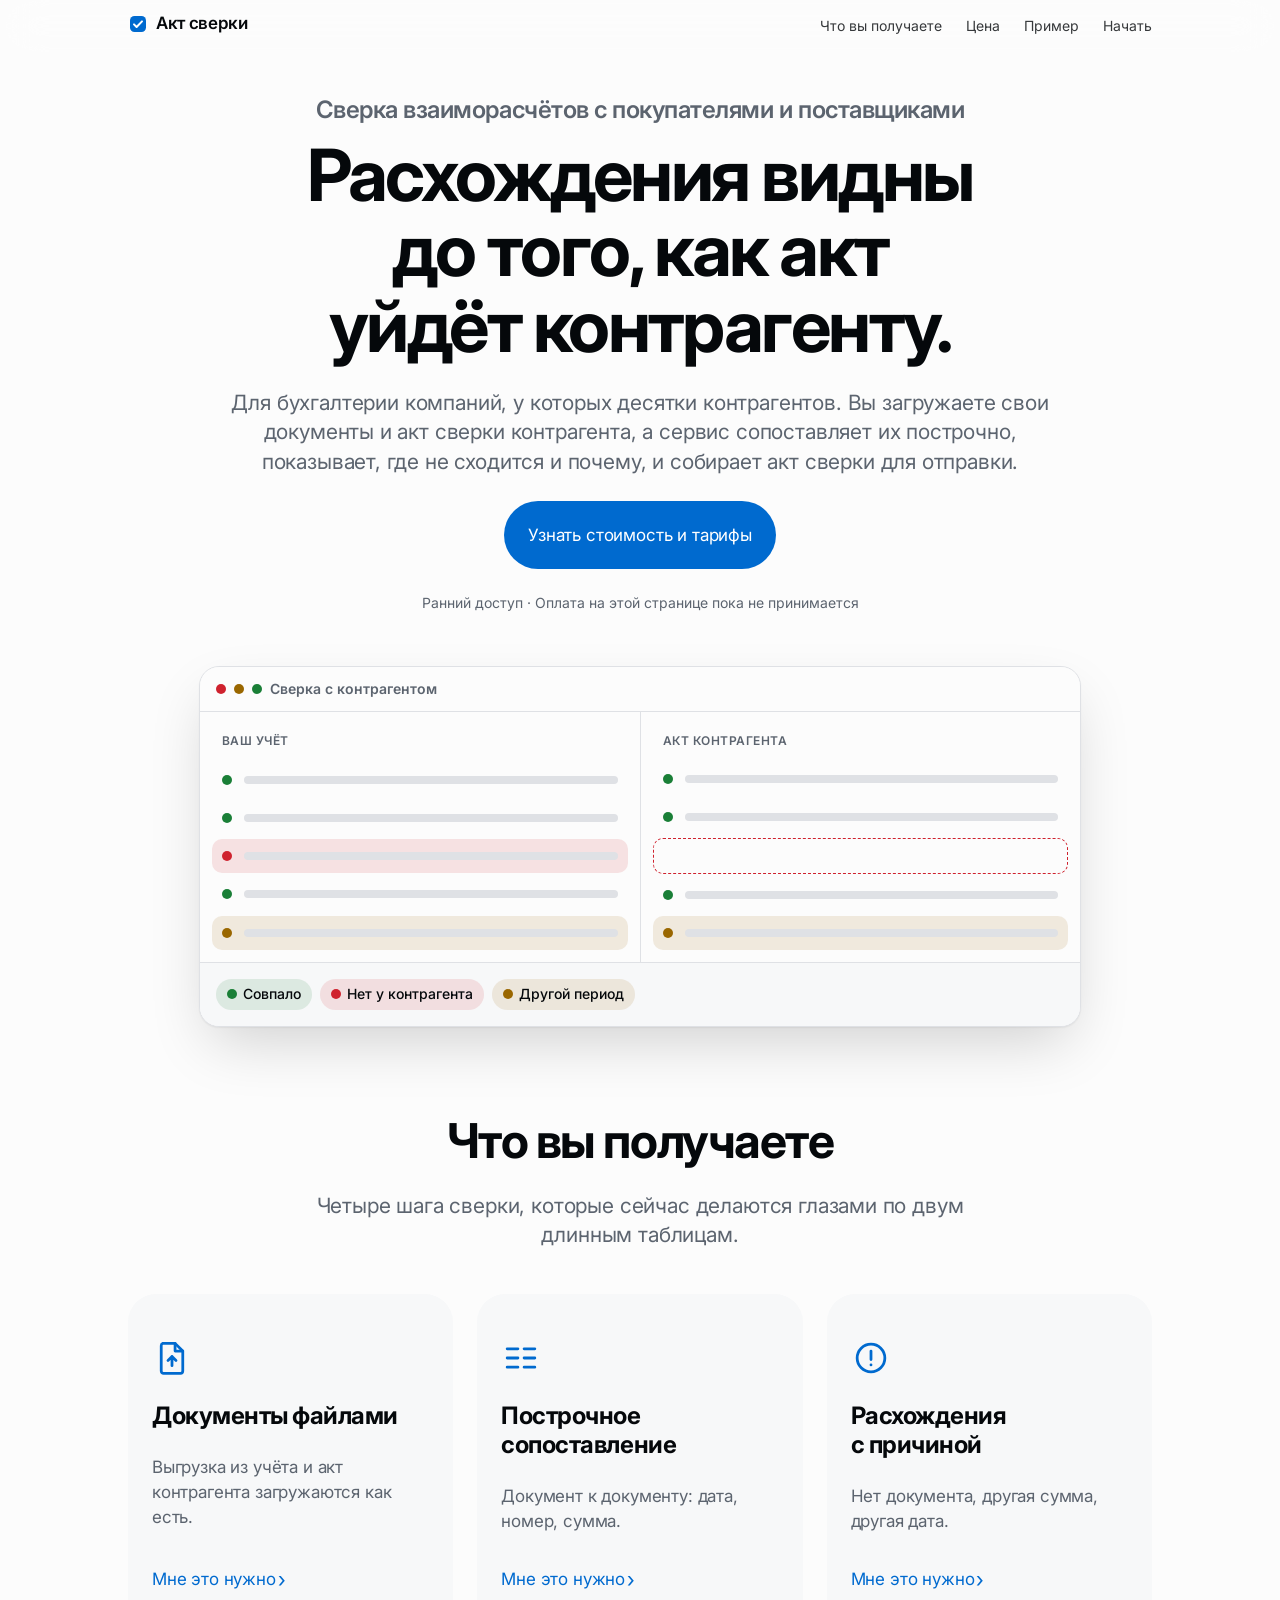
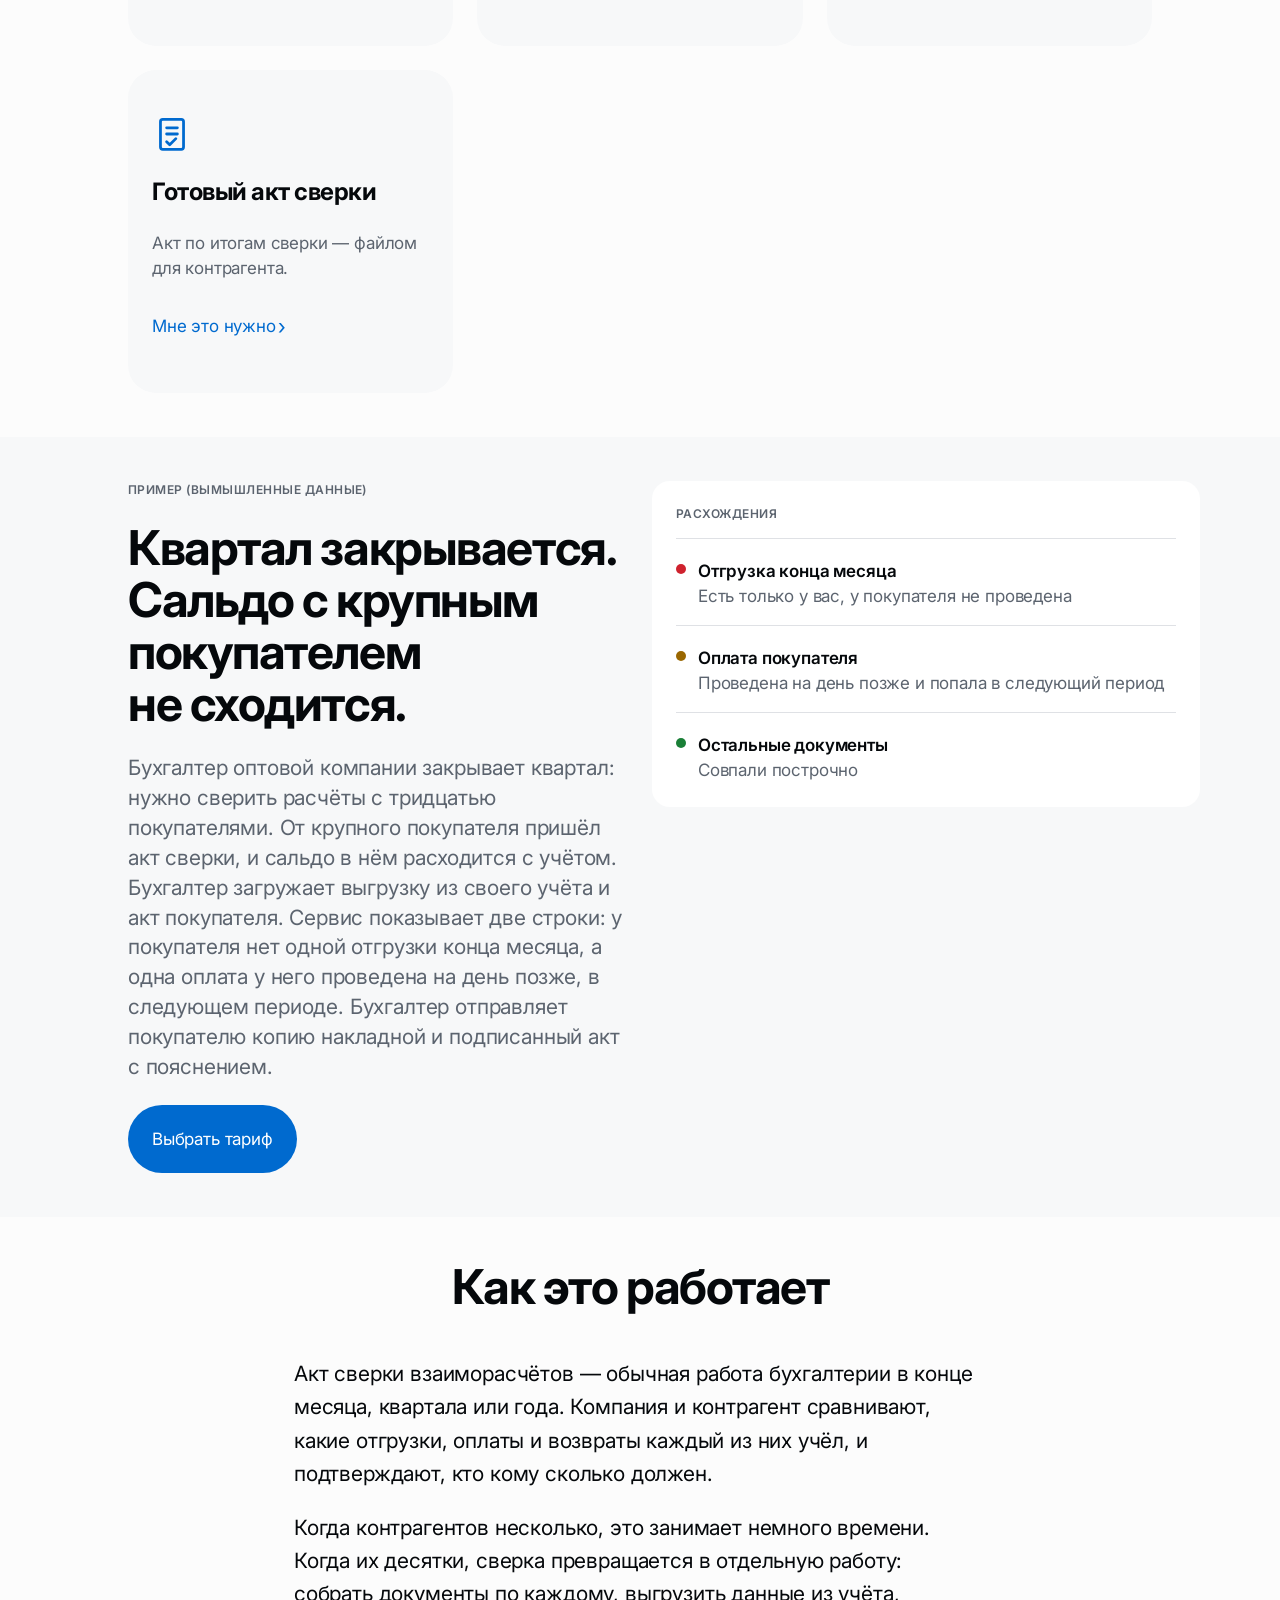
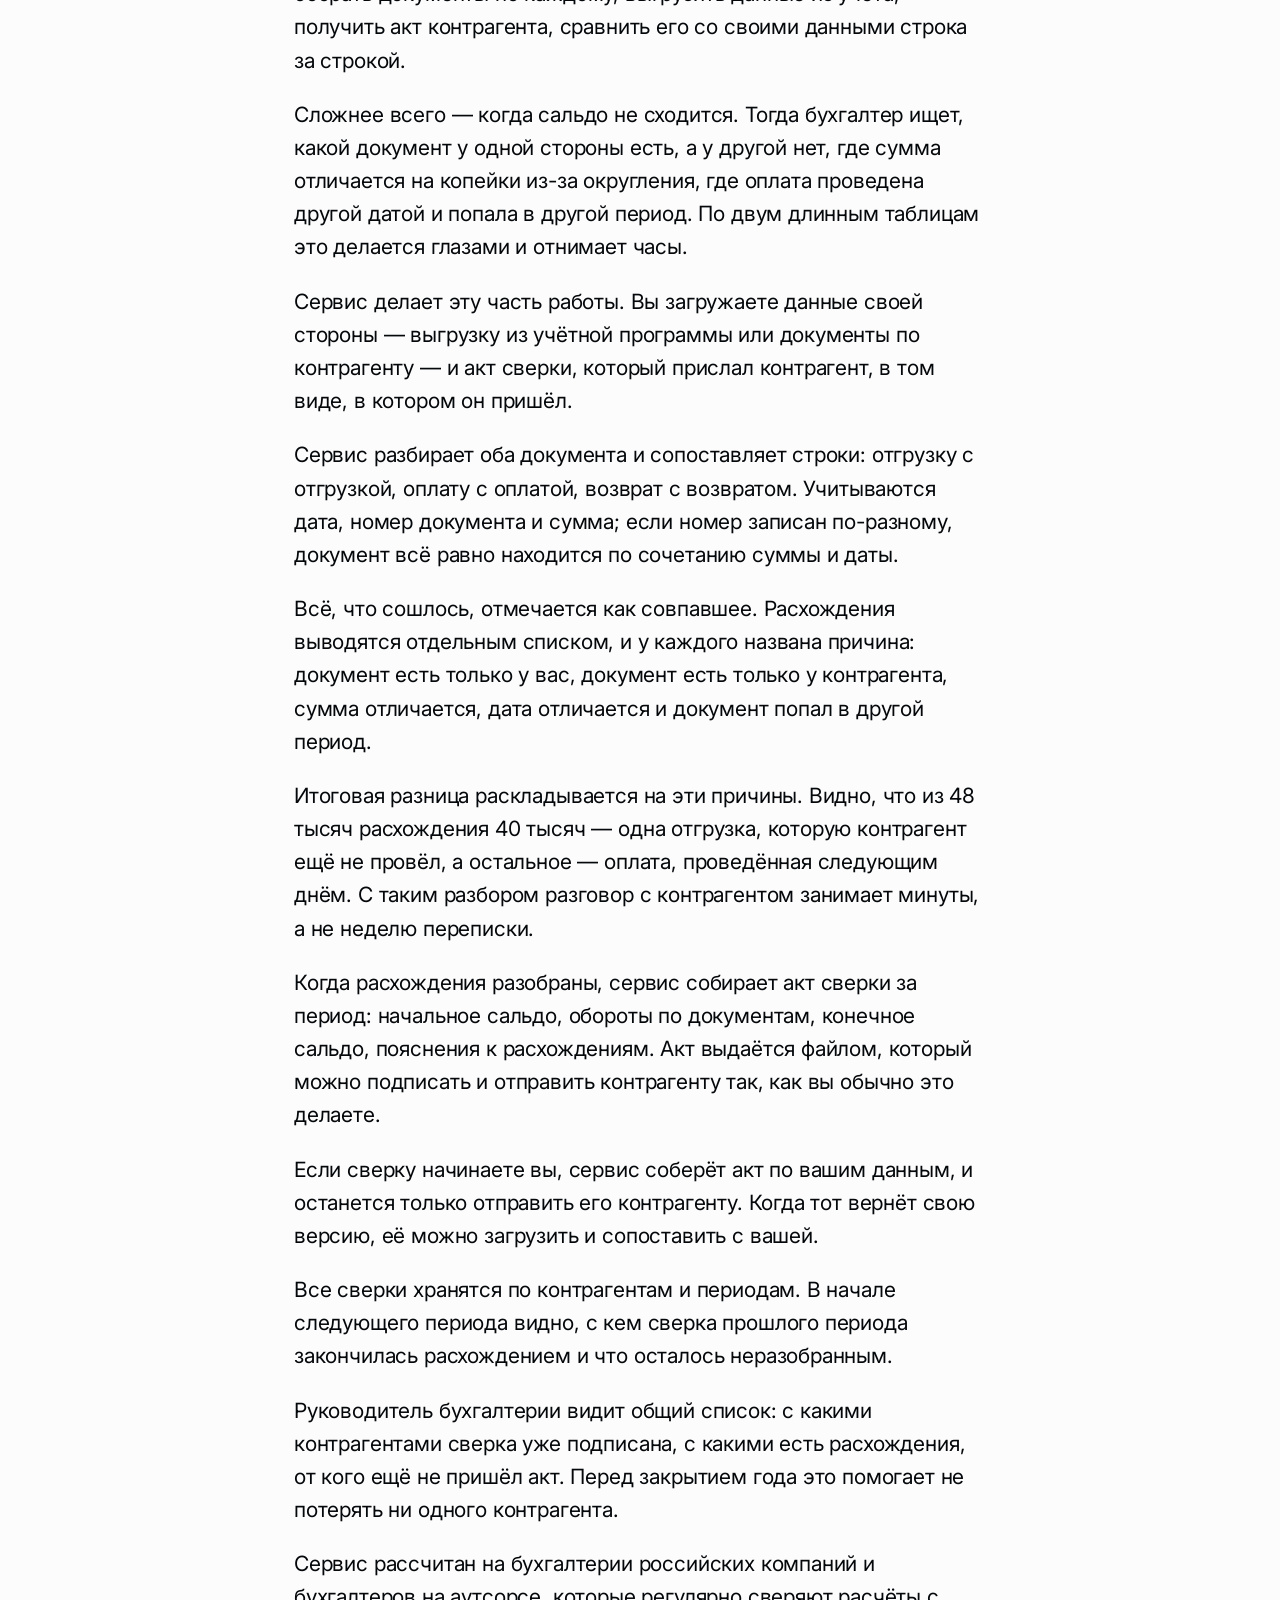
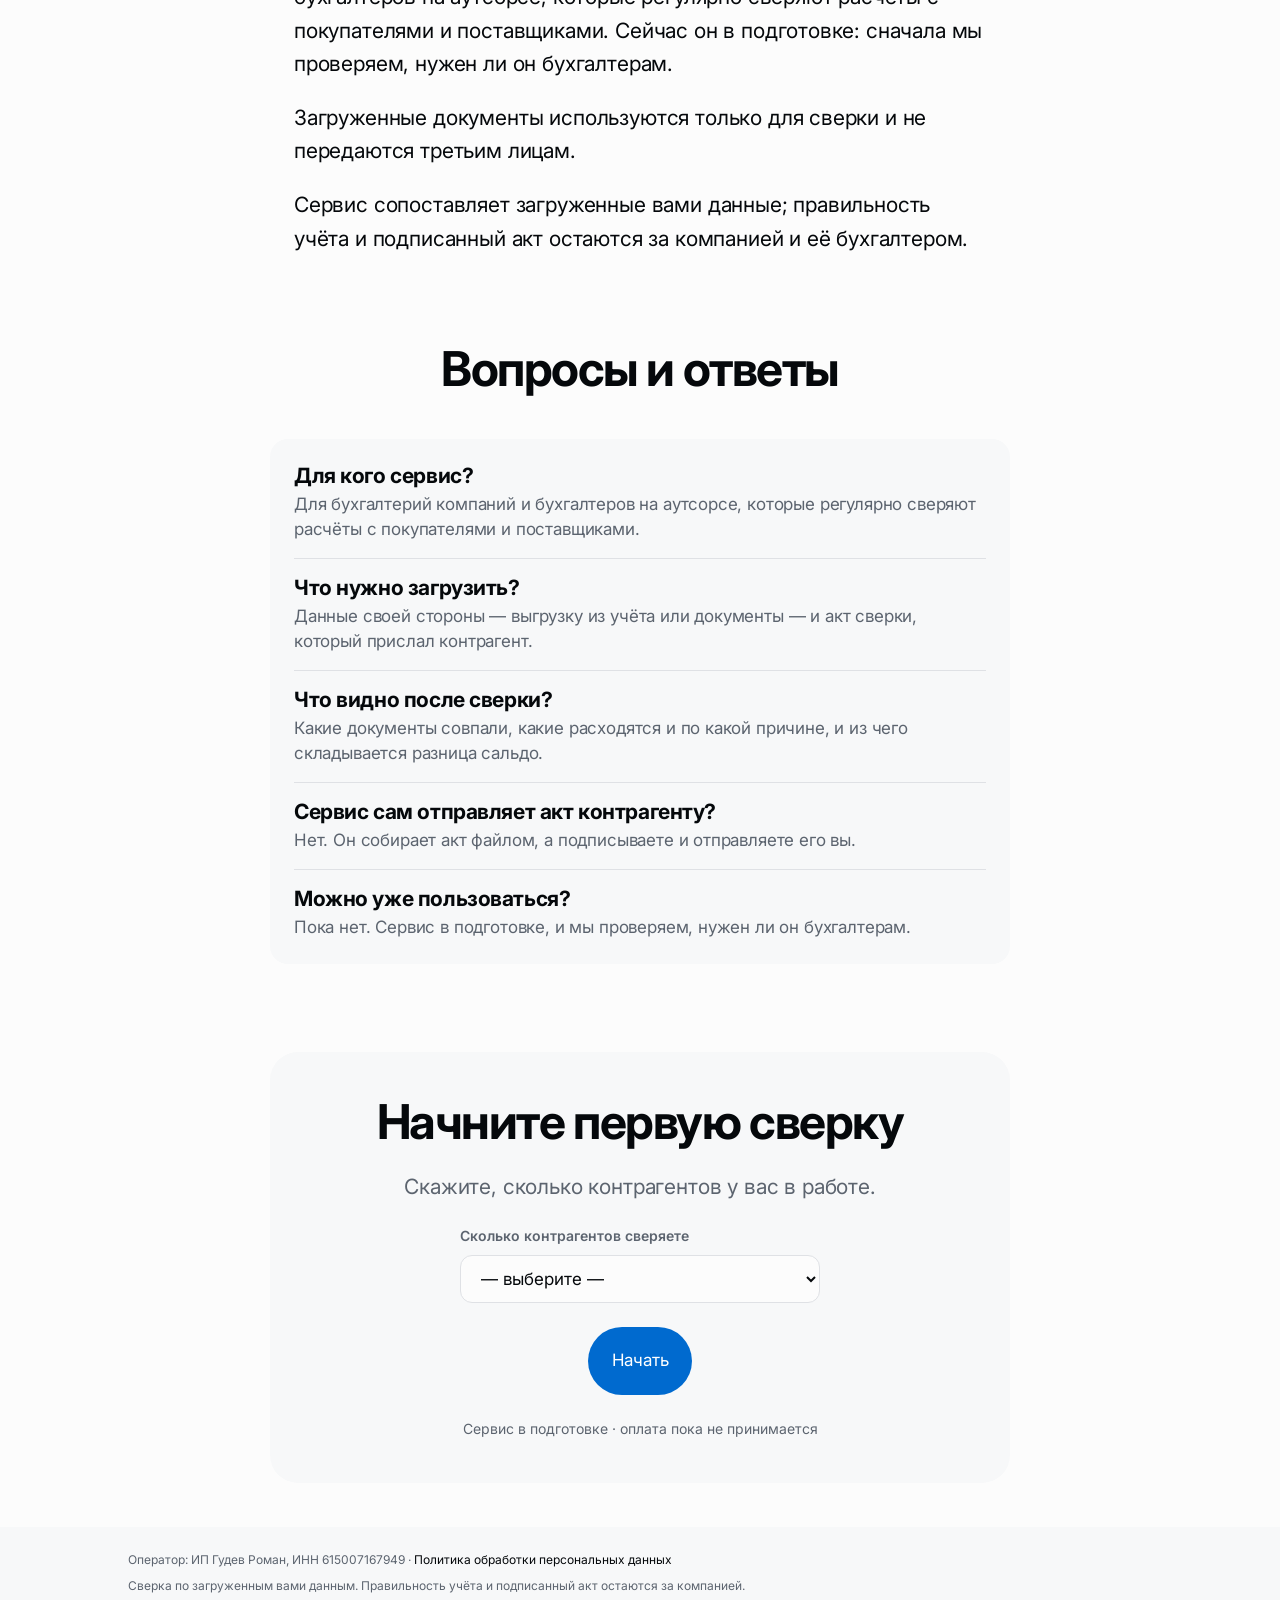
==== commit ee8b90ce: "Главная: одни цвета (СМ-04), шрифт Inter, светлый фон — выбор раскладки (слово Владельца 10.11.2026)" ====
--- a/index.html
+++ b/index.html
@@ -8,6 +8,9 @@
 <meta name="description" content="Сверка взаиморасчётов с покупателями и поставщиками: загрузите документы и акт контрагента — сервис найдёт расхождения и соберёт акт сверки.">
 <link rel="icon" href="favicon.svg">
 <link rel="stylesheet" href="style.css">
+<link rel="preconnect" href="https://fonts.googleapis.com">
+<link rel="preconnect" href="https://fonts.gstatic.com" crossorigin>
+<link rel="stylesheet" href="https://fonts.googleapis.com/css2?family=Inter:wght@400;500;600;700&display=swap">
 <link rel="stylesheet" href="variant.css">
 <script src="smoke.js" defer></script>
 <!-- faq-jsonld:start -->
@@ -64,7 +67,7 @@
 <body>
 
 <header><div class="wrap">
-  <div class="logo"><a href="index.html" data-ev="click_logo_home"><svg viewBox="0 0 20 20" aria-hidden="true"><rect x="2" y="2" width="16" height="16" rx="4.5" fill="#0071e3"/><path d="M6 10.4l2.6 2.6L14 7.4" fill="none" stroke="#fff" stroke-width="2" stroke-linecap="round" stroke-linejoin="round"/></svg>Акт сверки</a></div>
+  <div class="logo"><a href="index.html" data-ev="click_logo_home"><svg viewBox="0 0 20 20" aria-hidden="true"><rect x="2" y="2" width="16" height="16" rx="4.5" fill="#006acf"/><path d="M6 10.4l2.6 2.6L14 7.4" fill="none" stroke="#ffffff" stroke-width="2" stroke-linecap="round" stroke-linejoin="round"/></svg>Акт сверки</a></div>
   <nav class="top" aria-label="Разделы"><a href="#chto" data-ev="click_nav_chto">Что вы получаете</a><a href="price.html" data-ev="click_nav_cena">Цена</a><a href="#primer" data-ev="click_nav_primer">Пример</a><a href="#start" data-ev="click_nav_start">Начать</a></nav>
 </div></header>
 
--- a/variant.css
+++ b/variant.css
@@ -1,25 +1,28 @@
 /* Вариант оформления: Apple design (Emil Kowalski, apple-design).
    Токены — по правилам стиля; ниже — общие правила элементов, только на токенах.
-   Светлая и тёмная схемы — одной строкой через light-dark(); тёмная полоса — color-scheme: dark. */
+   Схема одна, светлая (палитра смоков); бывшая тёмная полоса .dark — светлая чередующаяся. */
 :root {
-  color-scheme: light dark;
-  /* цвет */
-  --bg: light-dark(#ffffff, #000000);
-  --bg-2: light-dark(#f5f5f7, #1d1d1f);
-  --text: light-dark(#1d1d1f, #f5f5f7);
-  --text-2: light-dark(#6e6e73, #a1a1a6);
-  --line: light-dark(rgba(0, 0, 0, .1), rgba(255, 255, 255, .14));
-  --link: light-dark(#0066cc, #2997ff);
-  --accent: #0071e3;
-  --accent-press: #0062c4;
+  color-scheme: light;
+  /* цвет — общая палитра смоков (СМ-04), одна светлая схема и в тёмном режиме системы */
+  --bg: #fcfcfc;
+  --bg-2: #f7f8f9;
+  --surface: #ffffff;
+  --alt: #f7f8f9;
+  --text: #05080b;
+  --text-2: #5c646f;
+  --line: #dfe1e5;
+  --link: #006acf;
+  --accent: #006acf;
+  --accent-press: color-mix(in srgb, #006acf 88%, #05080b);
   --on-accent: #ffffff;
-  --ok: light-dark(#1a7f37, #4cd964);
-  --warn: light-dark(#b25000, #ffb340);
-  --bad: light-dark(#c9302c, #ff6961);
-  --glass: light-dark(rgba(255, 255, 255, .72), rgba(22, 22, 23, .72));
-  /* шрифт: системный, крупное — плотнее и с отрицательной разрядкой */
-  --font: -apple-system, BlinkMacSystemFont, "SF Pro Text", "Segoe UI", system-ui, Roboto, "Helvetica Neue", Arial, sans-serif;
-  --font-display: -apple-system, BlinkMacSystemFont, "SF Pro Display", "Segoe UI", system-ui, Roboto, "Helvetica Neue", Arial, sans-serif;
+  --focus: #0086dd;
+  --ok: #1a7f37;
+  --warn: #9a6700;
+  --bad: #cf222e;
+  --glass: color-mix(in srgb, #fcfcfc 72%, transparent);
+  /* шрифт: Inter для всего, крупное — плотнее и с отрицательной разрядкой */
+  --font: "Inter", ui-sans-serif, system-ui, -apple-system, "Segoe UI", Roboto, Arial, sans-serif;
+  --font-display: "Inter", ui-sans-serif, system-ui, -apple-system, "Segoe UI", Roboto, Arial, sans-serif;
   --t-display: clamp(2.5rem, 6.4vw, 4.5rem);
   --t-h2: clamp(2rem, 4.6vw, 3rem);
   --t-h3: clamp(1.25rem, 2.4vw, 1.5rem);
@@ -58,7 +61,7 @@
 p { margin: 0; }
 a { color: var(--link); text-decoration: none; }
 a:hover { text-decoration: underline; }
-:focus-visible { outline: 3px solid color-mix(in srgb, var(--accent) 60%, transparent); outline-offset: 3px; }
+:focus-visible { outline: 3px solid var(--focus); outline-offset: 3px; }
 p.lead { max-width: 40em; margin: 0; color: var(--text-2); font-size: var(--t-lead); line-height: 1.42; text-wrap: pretty; }
 .kicker { display: block; margin-bottom: var(--s-2); color: var(--text-2); font-size: var(--t-h3); line-height: 1.2; letter-spacing: var(--tr-h3); font-weight: 600; }
 .caption { color: var(--text-2); font-size: var(--t-caption); font-weight: 600; letter-spacing: .04em; text-transform: uppercase; }
@@ -74,7 +77,7 @@
 .prose { width: 100%; max-width: 692px; margin-inline: auto; }
 .prose > p:not([class]) { font-size: var(--t-lead); line-height: 1.58; }
 .prose > p + p { margin-top: 1em; }
-.dark { color-scheme: dark; background: var(--bg); color: var(--text); }
+.dark { color-scheme: light; --bg-2: var(--surface); background: var(--alt); color: var(--text); }
 
 /* шапка — полупрозрачный слой, страница уходит под него */
 header { position: sticky; top: 0; z-index: 20; background: var(--glass); -webkit-backdrop-filter: saturate(180%) blur(20px); backdrop-filter: saturate(180%) blur(20px); border-bottom: 0; }
@@ -110,7 +113,7 @@
 .miss { --c: var(--bad); --soft: color-mix(in srgb, var(--bad) 12%, transparent); }
 .date { --c: var(--warn); --soft: color-mix(in srgb, var(--warn) 12%, transparent); }
 .dot { flex: none; width: 10px; height: 10px; border-radius: 50%; background: var(--c); }
-.tag { display: inline-flex; align-items: center; gap: 6px; padding: 5px 11px; border-radius: var(--r-pill); background: color-mix(in srgb, var(--c) 12%, transparent); color: var(--c); font-size: var(--t-small); font-weight: 500; }
+.tag { display: inline-flex; align-items: center; gap: 6px; padding: 5px 11px; border-radius: var(--r-pill); background: color-mix(in srgb, var(--c) 12%, transparent); color: var(--text); font-size: var(--t-small); font-weight: 500; }
 
 /* первый экран: нарисованное окно сверки */
 .win { width: 100%; max-width: 880px; margin: var(--s-1) auto 0; overflow: hidden; border: 1px solid var(--line); border-radius: 20px; background: var(--bg); box-shadow: var(--shadow-l); text-align: left; font-size: var(--t-small); letter-spacing: 0; }
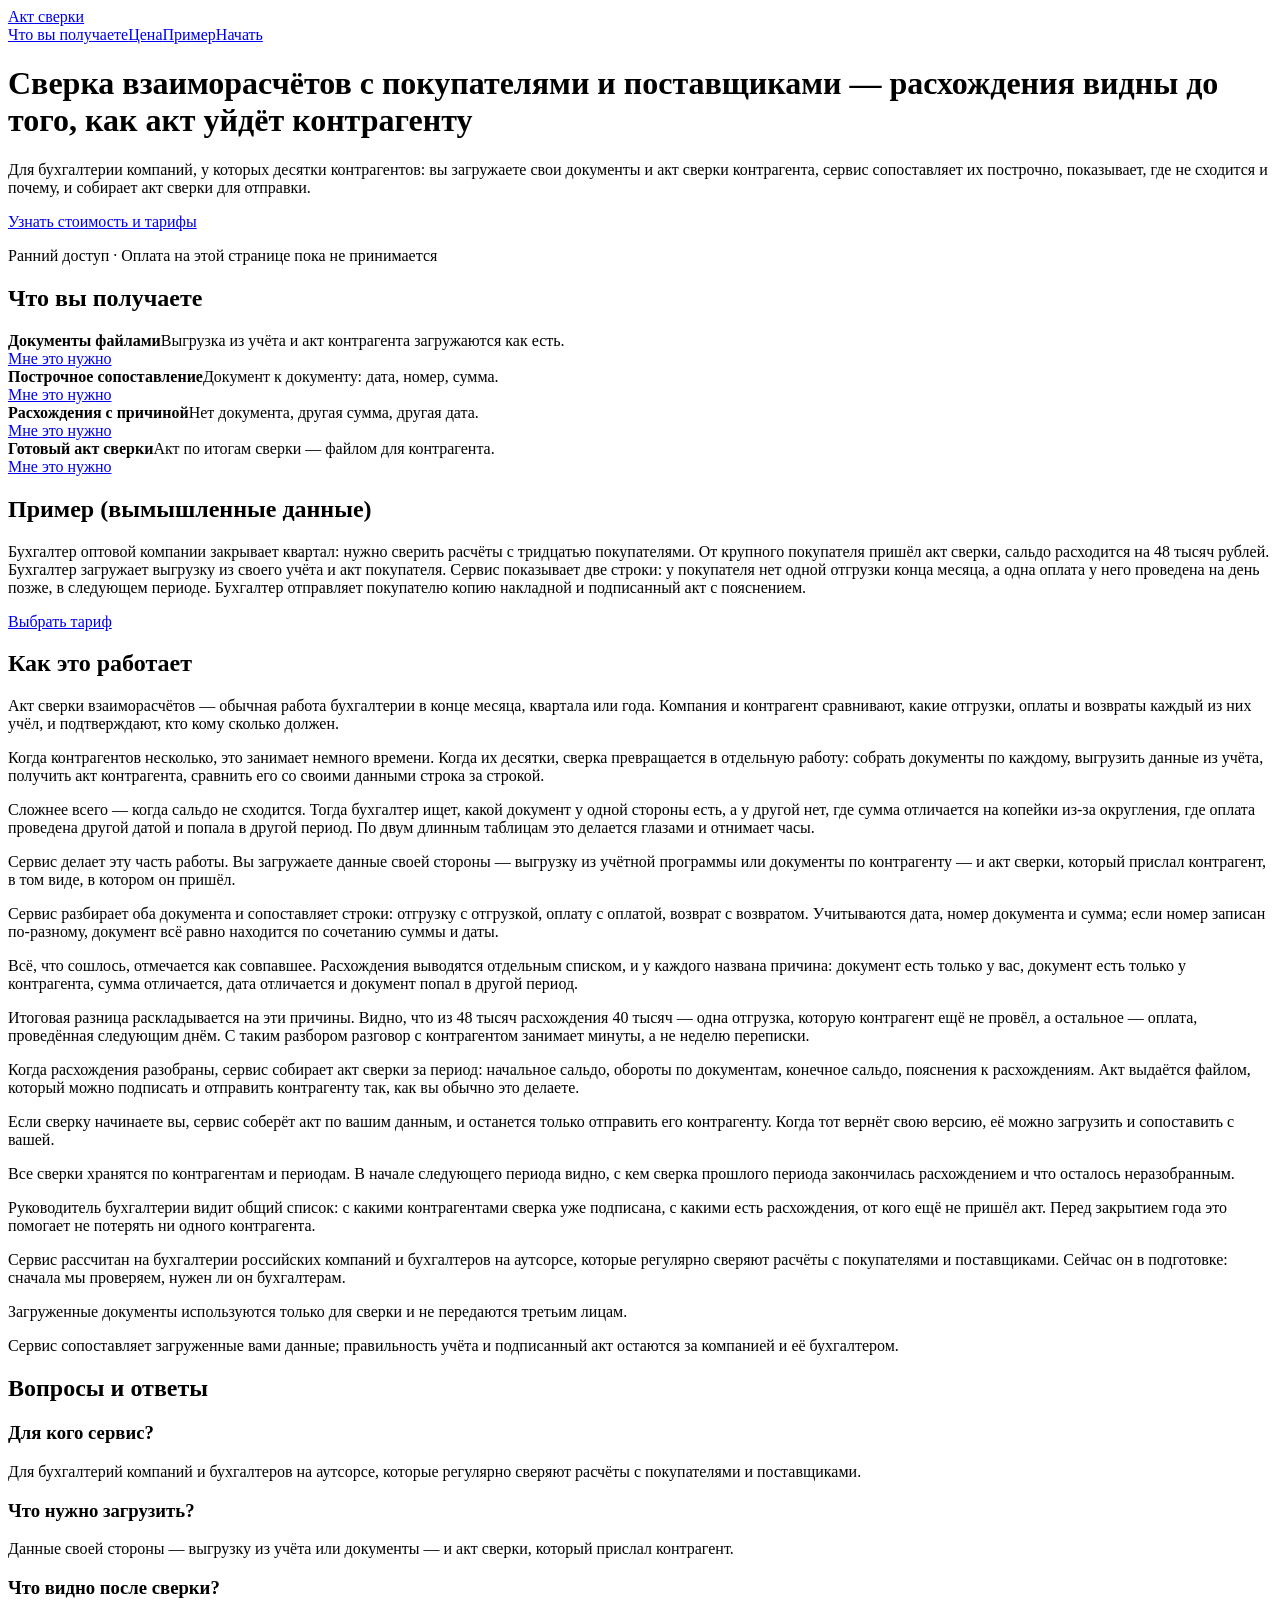
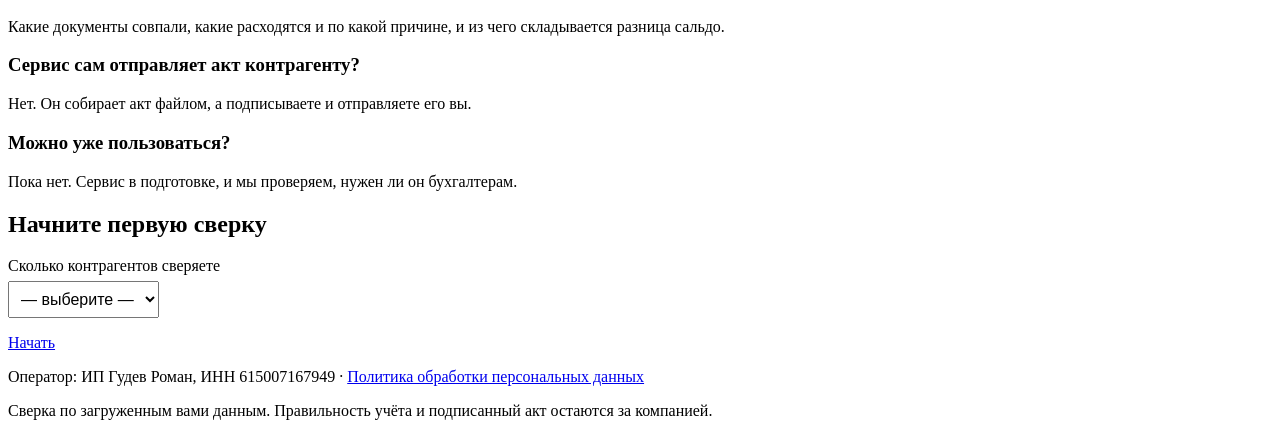
==== commit 1f4a0bb0: "Главная: прежний вид — сравнение дизайна перенесено на тестовый домен (слово Владельца 10.11.2026, «" ====
--- a/index.html
+++ b/index.html
@@ -8,10 +8,6 @@
 <meta name="description" content="Сверка взаиморасчётов с покупателями и поставщиками: загрузите документы и акт контрагента — сервис найдёт расхождения и соберёт акт сверки.">
 <link rel="icon" href="favicon.svg">
 <link rel="stylesheet" href="style.css">
-<link rel="preconnect" href="https://fonts.googleapis.com">
-<link rel="preconnect" href="https://fonts.gstatic.com" crossorigin>
-<link rel="stylesheet" href="https://fonts.googleapis.com/css2?family=Inter:wght@400;500;600;700&display=swap">
-<link rel="stylesheet" href="variant.css">
 <script src="smoke.js" defer></script>
 <!-- faq-jsonld:start -->
 <script type="application/ld+json">
@@ -67,149 +63,71 @@
 <body>
 
 <header><div class="wrap">
-  <div class="logo"><a href="index.html" data-ev="click_logo_home"><svg viewBox="0 0 20 20" aria-hidden="true"><rect x="2" y="2" width="16" height="16" rx="4.5" fill="#006acf"/><path d="M6 10.4l2.6 2.6L14 7.4" fill="none" stroke="#ffffff" stroke-width="2" stroke-linecap="round" stroke-linejoin="round"/></svg>Акт сверки</a></div>
-  <nav class="top" aria-label="Разделы"><a href="#chto" data-ev="click_nav_chto">Что вы получаете</a><a href="price.html" data-ev="click_nav_cena">Цена</a><a href="#primer" data-ev="click_nav_primer">Пример</a><a href="#start" data-ev="click_nav_start">Начать</a></nav>
+  <div class="logo"><a href="index.html" data-ev="click_logo_home">Акт сверки</a></div>
+  <nav class="top"><a href="#chto" data-ev="click_nav_chto">Что вы получаете</a><a href="price.html" data-ev="click_nav_cena">Цена</a><a href="#primer" data-ev="click_nav_primer">Пример</a><a href="#start" data-ev="click_nav_start">Начать</a></nav>
 </div></header>
 
-<main>
-  <section>
-    <div class="wrap">
-      <div class="stack center">
-        <h1><span class="kicker">Сверка взаиморасчётов с покупателями и поставщиками</span>Расхождения видны до того, как акт уйдёт контрагенту.</h1>
-        <p class="lead">Для бухгалтерии компаний, у которых десятки контрагентов. Вы загружаете свои документы и акт сверки контрагента, а сервис сопоставляет их построчно, показывает, где не сходится и почему, и собирает акт сверки для отправки.</p>
-        <a class="pill" href="price.html" data-ev="cta_click">Узнать стоимость и тарифы</a>
-        <p class="note">Ранний доступ · Оплата на этой странице пока не принимается</p>
-      </div>
-      <figure class="win" aria-hidden="true">
-        <figcaption><i class="dot miss"></i><i class="dot date"></i><i class="dot ok"></i>Сверка с контрагентом</figcaption>
-        <div class="cols">
-          <ul class="rows">
-            <li class="caption">Ваш учёт</li>
-            <li class="ok"><i class="dot"></i></li>
-            <li class="ok"><i class="dot"></i></li>
-            <li class="miss"><i class="dot"></i></li>
-            <li class="ok"><i class="dot"></i></li>
-            <li class="date"><i class="dot"></i></li>
-          </ul>
-          <ul class="rows">
-            <li class="caption">Акт контрагента</li>
-            <li class="ok"><i class="dot"></i></li>
-            <li class="ok"><i class="dot"></i></li>
-            <li class="ghost miss"></li>
-            <li class="ok"><i class="dot"></i></li>
-            <li class="date"><i class="dot"></i></li>
-          </ul>
-        </div>
-        <div class="tags"><span class="tag ok"><i class="dot"></i>Совпало</span><span class="tag miss"><i class="dot"></i>Нет у контрагента</span><span class="tag date"><i class="dot"></i>Другой период</span></div>
-      </figure>
+<div class="wrap">
+  <div class="hero">
+    <h1>Сверка взаиморасчётов с покупателями и поставщиками — расхождения видны до того, как акт уйдёт контрагенту</h1>
+    <p class="sub">Для бухгалтерии компаний, у которых десятки контрагентов: вы загружаете свои документы и акт сверки контрагента, сервис сопоставляет их построчно, показывает, где не сходится и почему, и собирает акт сверки для отправки.</p>
+    <a class="cta" href="price.html" data-ev="cta_click">Узнать стоимость и тарифы</a>
+    <p class="cta-note">Ранний доступ · Оплата на этой странице пока не принимается</p>
+  </div>
+
+  <section id="chto" data-view="features_view">
+    <h2>Что вы получаете</h2>
+    <div class="grid">
+      <div class="card"><b>Документы файлами</b><span>Выгрузка из учёта и акт контрагента загружаются как есть.</span><br><a class="btn" href="price.html" data-ev="feature_zagruzka">Мне это нужно</a></div>
+      <div class="card"><b>Построчное сопоставление</b><span>Документ к документу: дата, номер, сумма.</span><br><a class="btn" href="price.html" data-ev="feature_sopostavlenie">Мне это нужно</a></div>
+      <div class="card"><b>Расхождения с причиной</b><span>Нет документа, другая сумма, другая дата.</span><br><a class="btn" href="price.html" data-ev="feature_rashozhdeniya">Мне это нужно</a></div>
+      <div class="card"><b>Готовый акт сверки</b><span>Акт по итогам сверки — файлом для контрагента.</span><br><a class="btn" href="price.html" data-ev="feature_akt">Мне это нужно</a></div>
     </div>
   </section>
 
-  <section id="chto" data-view="features_view">
-    <div class="wrap">
-      <div class="stack center">
-        <h2>Что вы получаете</h2>
-        <p class="lead">Четыре шага сверки, которые сейчас делаются глазами по двум длинным таблицам.</p>
-      </div>
-      <div class="grid">
-        <div class="card stack">
-          <svg viewBox="0 0 26 26" aria-hidden="true" fill="none" stroke="currentColor" stroke-width="1.8" stroke-linecap="round" stroke-linejoin="round"><path d="M7 3.5h8l5 5v13a1.5 1.5 0 0 1-1.5 1.5h-11A1.5 1.5 0 0 1 6 21.5v-16.5A1.5 1.5 0 0 1 7 3.5z"/><path d="M15 3.5v5h5"/><path d="M13 18v-6m-2.6 2.6L13 12l2.6 2.6"/></svg>
-          <h3>Документы файлами</h3>
-          <p>Выгрузка из учёта и акт контрагента загружаются как есть.</p>
-          <a class="more" href="price.html" data-ev="feature_zagruzka">Мне это нужно</a>
-        </div>
-        <div class="card stack">
-          <svg viewBox="0 0 26 26" aria-hidden="true" fill="none" stroke="currentColor" stroke-width="1.8" stroke-linecap="round" stroke-linejoin="round"><path d="M4 7h7M4 13h7M4 19h7M15 7h7M15 13h7M15 19h7"/></svg>
-          <h3>Построчное сопоставление</h3>
-          <p>Документ к документу: дата, номер, сумма.</p>
-          <a class="more" href="price.html" data-ev="feature_sopostavlenie">Мне это нужно</a>
-        </div>
-        <div class="card stack">
-          <svg viewBox="0 0 26 26" aria-hidden="true" fill="none" stroke="currentColor" stroke-width="1.8" stroke-linecap="round" stroke-linejoin="round"><circle cx="13" cy="13" r="9"/><path d="M13 8.5v5.5M13 17.4v.1"/></svg>
-          <h3>Расхождения с причиной</h3>
-          <p>Нет документа, другая сумма, другая дата.</p>
-          <a class="more" href="price.html" data-ev="feature_rashozhdeniya">Мне это нужно</a>
-        </div>
-        <div class="card stack">
-          <svg viewBox="0 0 26 26" aria-hidden="true" fill="none" stroke="currentColor" stroke-width="1.8" stroke-linecap="round" stroke-linejoin="round"><path d="M7 3.5h12A1.5 1.5 0 0 1 20.5 5v16.5A1.5 1.5 0 0 1 19 23H7a1.5 1.5 0 0 1-1.5-1.5V5A1.5 1.5 0 0 1 7 3.5z"/><path d="M9.5 9h7M9.5 13h7"/><path d="M9.5 18l2 2 4-4"/></svg>
-          <h3>Готовый акт сверки</h3>
-          <p>Акт по итогам сверки — файлом для контрагента.</p>
-          <a class="more" href="price.html" data-ev="feature_akt">Мне это нужно</a>
-        </div>
-      </div>
-    </div>
-  </section>
-
-  <section id="primer" class="dark" data-view="example_view">
-    <div class="wrap">
-      <div class="grid">
-        <div class="stack">
-          <span class="caption">Пример (вымышленные данные)</span>
-          <h2>Квартал закрывается. Сальдо с крупным покупателем не сходится.</h2>
-          <p class="lead">Бухгалтер оптовой компании закрывает квартал: нужно сверить расчёты с тридцатью покупателями. От крупного покупателя пришёл акт сверки, и сальдо в нём расходится с учётом. Бухгалтер загружает выгрузку из своего учёта и акт покупателя. Сервис показывает две строки: у покупателя нет одной отгрузки конца месяца, а одна оплата у него проведена на день позже, в следующем периоде. Бухгалтер отправляет покупателю копию накладной и подписанный акт с пояснением.</p>
-          <a class="pill" href="price.html" data-ev="click_cta_after_example">Выбрать тариф</a>
-        </div>
-        <ul class="list" aria-hidden="true">
-          <li class="caption">Расхождения</li>
-          <li class="miss"><i class="dot"></i><p><b>Отгрузка конца месяца</b>Есть только у вас, у покупателя не проведена</p></li>
-          <li class="date"><i class="dot"></i><p><b>Оплата покупателя</b>Проведена на день позже и попала в следующий период</p></li>
-          <li class="ok"><i class="dot"></i><p><b>Остальные документы</b>Совпали построчно</p></li>
-        </ul>
-      </div>
-    </div>
+  <section id="primer" data-view="example_view">
+    <h2>Пример (вымышленные данные)</h2>
+    <p class="fine">Бухгалтер оптовой компании закрывает квартал: нужно сверить расчёты с тридцатью покупателями. От крупного покупателя пришёл акт сверки, сальдо расходится на 48 тысяч рублей. Бухгалтер загружает выгрузку из своего учёта и акт покупателя. Сервис показывает две строки: у покупателя нет одной отгрузки конца месяца, а одна оплата у него проведена на день позже, в следующем периоде. Бухгалтер отправляет покупателю копию накладной и подписанный акт с пояснением.</p>
+    <a class="cta" href="price.html" data-ev="click_cta_after_example">Выбрать тариф</a>
   </section>
 <!-- seo-tekst:start -->
   <section id="opis">
-    <div class="wrap">
-      <h2 class="center">Как это работает</h2>
-      <div class="prose">
-        <p>Акт сверки взаиморасчётов — обычная работа бухгалтерии в конце месяца, квартала или года. Компания и контрагент сравнивают, какие отгрузки, оплаты и возвраты каждый из них учёл, и подтверждают, кто кому сколько должен.</p>
-        <p>Когда контрагентов несколько, это занимает немного времени. Когда их десятки, сверка превращается в отдельную работу: собрать документы по каждому, выгрузить данные из учёта, получить акт контрагента, сравнить его со своими данными строка за строкой.</p>
-        <p>Сложнее всего — когда сальдо не сходится. Тогда бухгалтер ищет, какой документ у одной стороны есть, а у другой нет, где сумма отличается на копейки из-за округления, где оплата проведена другой датой и попала в другой период. По двум длинным таблицам это делается глазами и отнимает часы.</p>
-        <p>Сервис делает эту часть работы. Вы загружаете данные своей стороны — выгрузку из учётной программы или документы по контрагенту — и акт сверки, который прислал контрагент, в том виде, в котором он пришёл.</p>
-        <p>Сервис разбирает оба документа и сопоставляет строки: отгрузку с отгрузкой, оплату с оплатой, возврат с возвратом. Учитываются дата, номер документа и сумма; если номер записан по-разному, документ всё равно находится по сочетанию суммы и даты.</p>
-        <p>Всё, что сошлось, отмечается как совпавшее. Расхождения выводятся отдельным списком, и у каждого названа причина: документ есть только у вас, документ есть только у контрагента, сумма отличается, дата отличается и документ попал в другой период.</p>
-        <p>Итоговая разница раскладывается на эти причины. Видно, что из 48 тысяч расхождения 40 тысяч — одна отгрузка, которую контрагент ещё не провёл, а остальное — оплата, проведённая следующим днём. С таким разбором разговор с контрагентом занимает минуты, а не неделю переписки.</p>
-        <p>Когда расхождения разобраны, сервис собирает акт сверки за период: начальное сальдо, обороты по документам, конечное сальдо, пояснения к расхождениям. Акт выдаётся файлом, который можно подписать и отправить контрагенту так, как вы обычно это делаете.</p>
-        <p>Если сверку начинаете вы, сервис соберёт акт по вашим данным, и останется только отправить его контрагенту. Когда тот вернёт свою версию, её можно загрузить и сопоставить с вашей.</p>
-        <p>Все сверки хранятся по контрагентам и периодам. В начале следующего периода видно, с кем сверка прошлого периода закончилась расхождением и что осталось неразобранным.</p>
-        <p>Руководитель бухгалтерии видит общий список: с какими контрагентами сверка уже подписана, с какими есть расхождения, от кого ещё не пришёл акт. Перед закрытием года это помогает не потерять ни одного контрагента.</p>
-        <p>Сервис рассчитан на бухгалтерии российских компаний и бухгалтеров на аутсорсе, которые регулярно сверяют расчёты с покупателями и поставщиками. Сейчас он в подготовке: сначала мы проверяем, нужен ли он бухгалтерам.</p>
-        <p>Загруженные документы используются только для сверки и не передаются третьим лицам.</p>
-        <p>Сервис сопоставляет загруженные вами данные; правильность учёта и подписанный акт остаются за компанией и её бухгалтером.</p>
-      </div>
-    </div>
+    <h2>Как это работает</h2>
+    <p>Акт сверки взаиморасчётов — обычная работа бухгалтерии в конце месяца, квартала или года. Компания и контрагент сравнивают, какие отгрузки, оплаты и возвраты каждый из них учёл, и подтверждают, кто кому сколько должен.</p>
+    <p>Когда контрагентов несколько, это занимает немного времени. Когда их десятки, сверка превращается в отдельную работу: собрать документы по каждому, выгрузить данные из учёта, получить акт контрагента, сравнить его со своими данными строка за строкой.</p>
+    <p>Сложнее всего — когда сальдо не сходится. Тогда бухгалтер ищет, какой документ у одной стороны есть, а у другой нет, где сумма отличается на копейки из-за округления, где оплата проведена другой датой и попала в другой период. По двум длинным таблицам это делается глазами и отнимает часы.</p>
+    <p>Сервис делает эту часть работы. Вы загружаете данные своей стороны — выгрузку из учётной программы или документы по контрагенту — и акт сверки, который прислал контрагент, в том виде, в котором он пришёл.</p>
+    <p>Сервис разбирает оба документа и сопоставляет строки: отгрузку с отгрузкой, оплату с оплатой, возврат с возвратом. Учитываются дата, номер документа и сумма; если номер записан по-разному, документ всё равно находится по сочетанию суммы и даты.</p>
+    <p>Всё, что сошлось, отмечается как совпавшее. Расхождения выводятся отдельным списком, и у каждого названа причина: документ есть только у вас, документ есть только у контрагента, сумма отличается, дата отличается и документ попал в другой период.</p>
+    <p>Итоговая разница раскладывается на эти причины. Видно, что из 48 тысяч расхождения 40 тысяч — одна отгрузка, которую контрагент ещё не провёл, а остальное — оплата, проведённая следующим днём. С таким разбором разговор с контрагентом занимает минуты, а не неделю переписки.</p>
+    <p>Когда расхождения разобраны, сервис собирает акт сверки за период: начальное сальдо, обороты по документам, конечное сальдо, пояснения к расхождениям. Акт выдаётся файлом, который можно подписать и отправить контрагенту так, как вы обычно это делаете.</p>
+    <p>Если сверку начинаете вы, сервис соберёт акт по вашим данным, и останется только отправить его контрагенту. Когда тот вернёт свою версию, её можно загрузить и сопоставить с вашей.</p>
+    <p>Все сверки хранятся по контрагентам и периодам. В начале следующего периода видно, с кем сверка прошлого периода закончилась расхождением и что осталось неразобранным.</p>
+    <p>Руководитель бухгалтерии видит общий список: с какими контрагентами сверка уже подписана, с какими есть расхождения, от кого ещё не пришёл акт. Перед закрытием года это помогает не потерять ни одного контрагента.</p>
+    <p>Сервис рассчитан на бухгалтерии российских компаний и бухгалтеров на аутсорсе, которые регулярно сверяют расчёты с покупателями и поставщиками. Сейчас он в подготовке: сначала мы проверяем, нужен ли он бухгалтерам.</p>
+    <p>Загруженные документы используются только для сверки и не передаются третьим лицам.</p>
+    <p>Сервис сопоставляет загруженные вами данные; правильность учёта и подписанный акт остаются за компанией и её бухгалтером.</p>
   </section>
   <section id="faq">
-    <div class="wrap">
-      <h2 class="center">Вопросы и ответы</h2>
-      <div class="list prose">
-        <div><h3>Для кого сервис?</h3>
-        <p>Для бухгалтерий компаний и бухгалтеров на аутсорсе, которые регулярно сверяют расчёты с покупателями и поставщиками.</p></div>
-        <div><h3>Что нужно загрузить?</h3>
-        <p>Данные своей стороны — выгрузку из учёта или документы — и акт сверки, который прислал контрагент.</p></div>
-        <div><h3>Что видно после сверки?</h3>
-        <p>Какие документы совпали, какие расходятся и по какой причине, и из чего складывается разница сальдо.</p></div>
-        <div><h3>Сервис сам отправляет акт контрагенту?</h3>
-        <p>Нет. Он собирает акт файлом, а подписываете и отправляете его вы.</p></div>
-        <div><h3>Можно уже пользоваться?</h3>
-        <p>Пока нет. Сервис в подготовке, и мы проверяем, нужен ли он бухгалтерам.</p></div>
-      </div>
-    </div>
+    <h2>Вопросы и ответы</h2>
+    <h3>Для кого сервис?</h3>
+    <p>Для бухгалтерий компаний и бухгалтеров на аутсорсе, которые регулярно сверяют расчёты с покупателями и поставщиками.</p>
+    <h3>Что нужно загрузить?</h3>
+    <p>Данные своей стороны — выгрузку из учёта или документы — и акт сверки, который прислал контрагент.</p>
+    <h3>Что видно после сверки?</h3>
+    <p>Какие документы совпали, какие расходятся и по какой причине, и из чего складывается разница сальдо.</p>
+    <h3>Сервис сам отправляет акт контрагенту?</h3>
+    <p>Нет. Он собирает акт файлом, а подписываете и отправляете его вы.</p>
+    <h3>Можно уже пользоваться?</h3>
+    <p>Пока нет. Сервис в подготовке, и мы проверяем, нужен ли он бухгалтерам.</p>
   </section>
 <!-- seo-tekst:end -->
   <section id="start" data-view="start_view">
-    <div class="wrap">
-      <div class="card stack center prose">
-        <h2>Начните первую сверку</h2>
-        <p class="lead">Скажите, сколько контрагентов у вас в работе.</p>
-        <label>Сколько контрагентов сверяете<select data-ev-focus="form_start"><option value="">— выберите —</option><option>До 10</option><option>11–50</option><option>51–200</option><option>Больше 200</option></select></label>
-        <a class="pill" href="price.html" data-ev="form_submit_click">Начать</a>
-        <p class="note">Сервис в подготовке · оплата пока не принимается</p>
-      </div>
-    </div>
+    <h2>Начните первую сверку</h2>
+    <p><label>Сколько контрагентов сверяете<br><select data-ev-focus="form_start" style="margin-top:6px;padding:8px;font-size:16px"><option value="">— выберите —</option><option>До 10</option><option>11–50</option><option>51–200</option><option>Больше 200</option></select></label></p>
+    <a class="cta" href="price.html" data-ev="form_submit_click">Начать</a>
   </section>
-</main>
+</div>
 
 <footer><div class="wrap">
   <p>Оператор: ИП Гудев Роман, ИНН 615007167949 &middot; <a href="privacy.html" data-ev="click_legal_privacy">Политика обработки персональных данных</a></p>
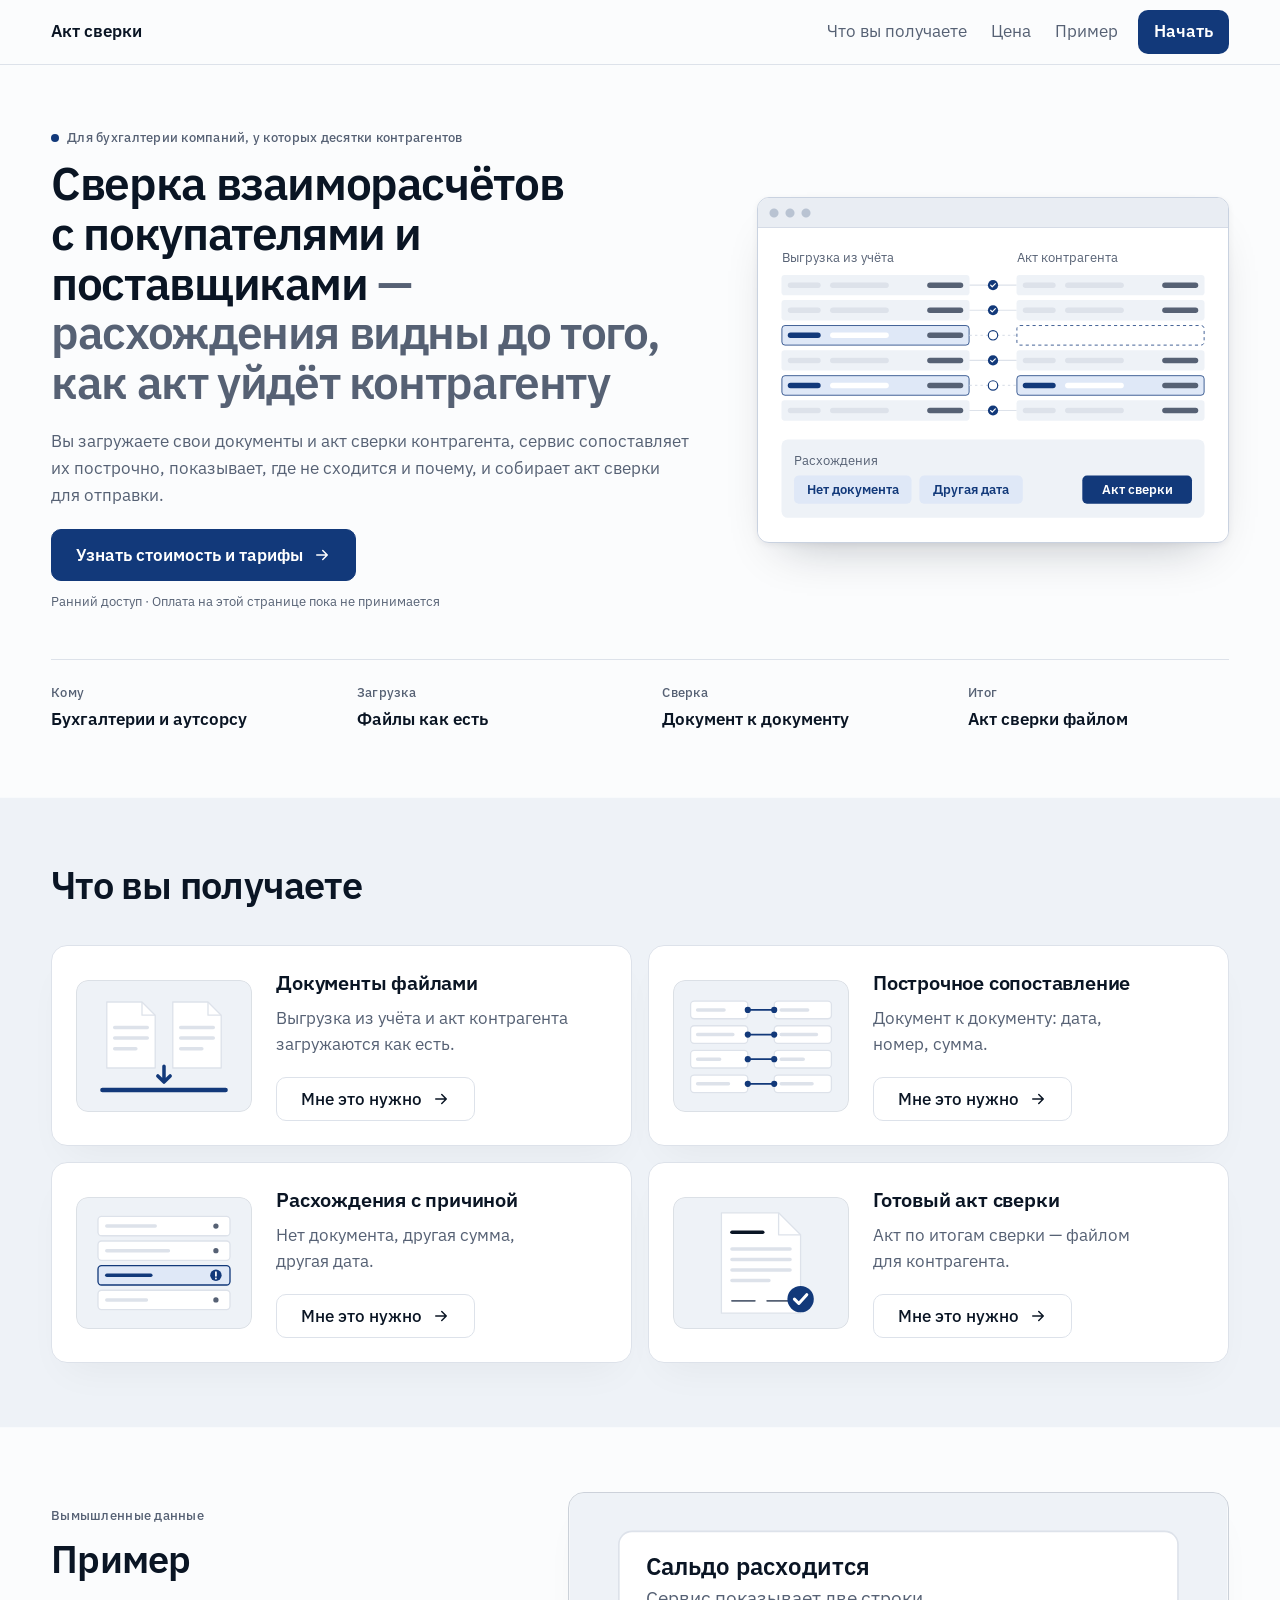
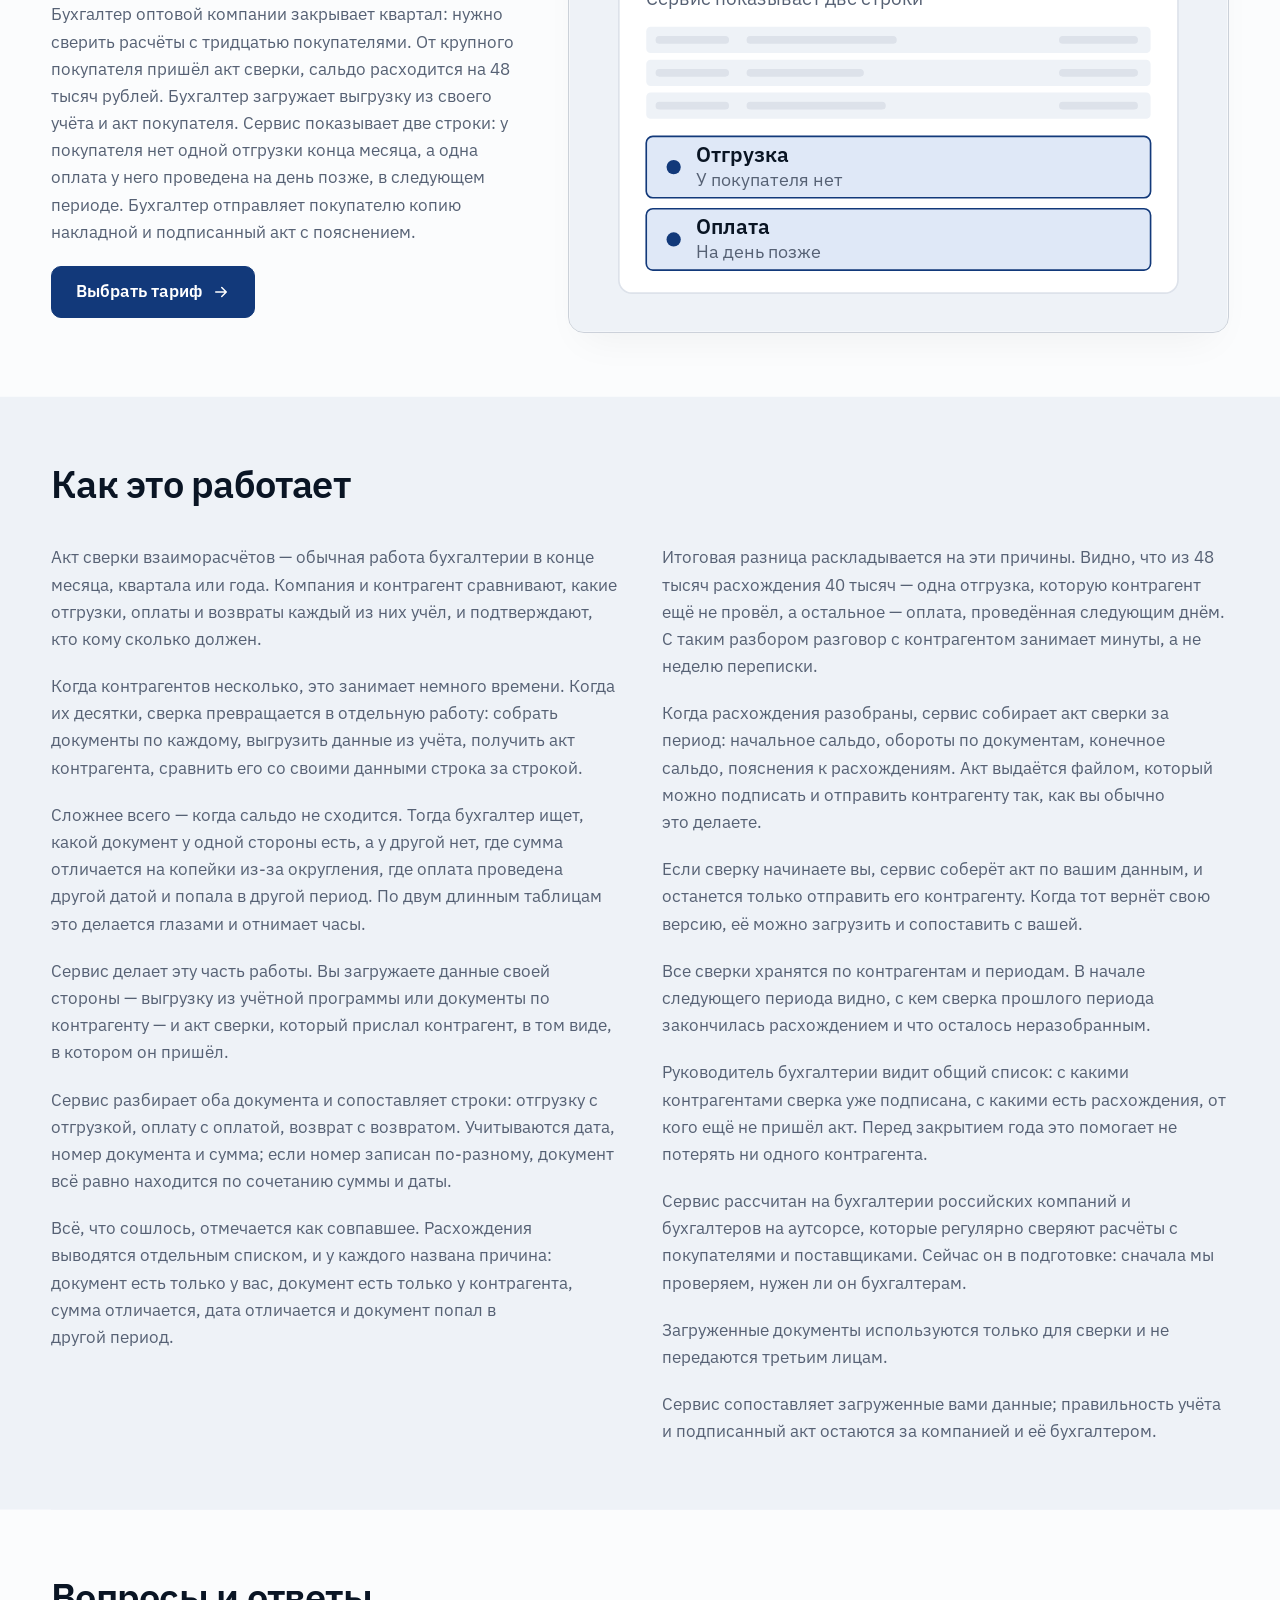
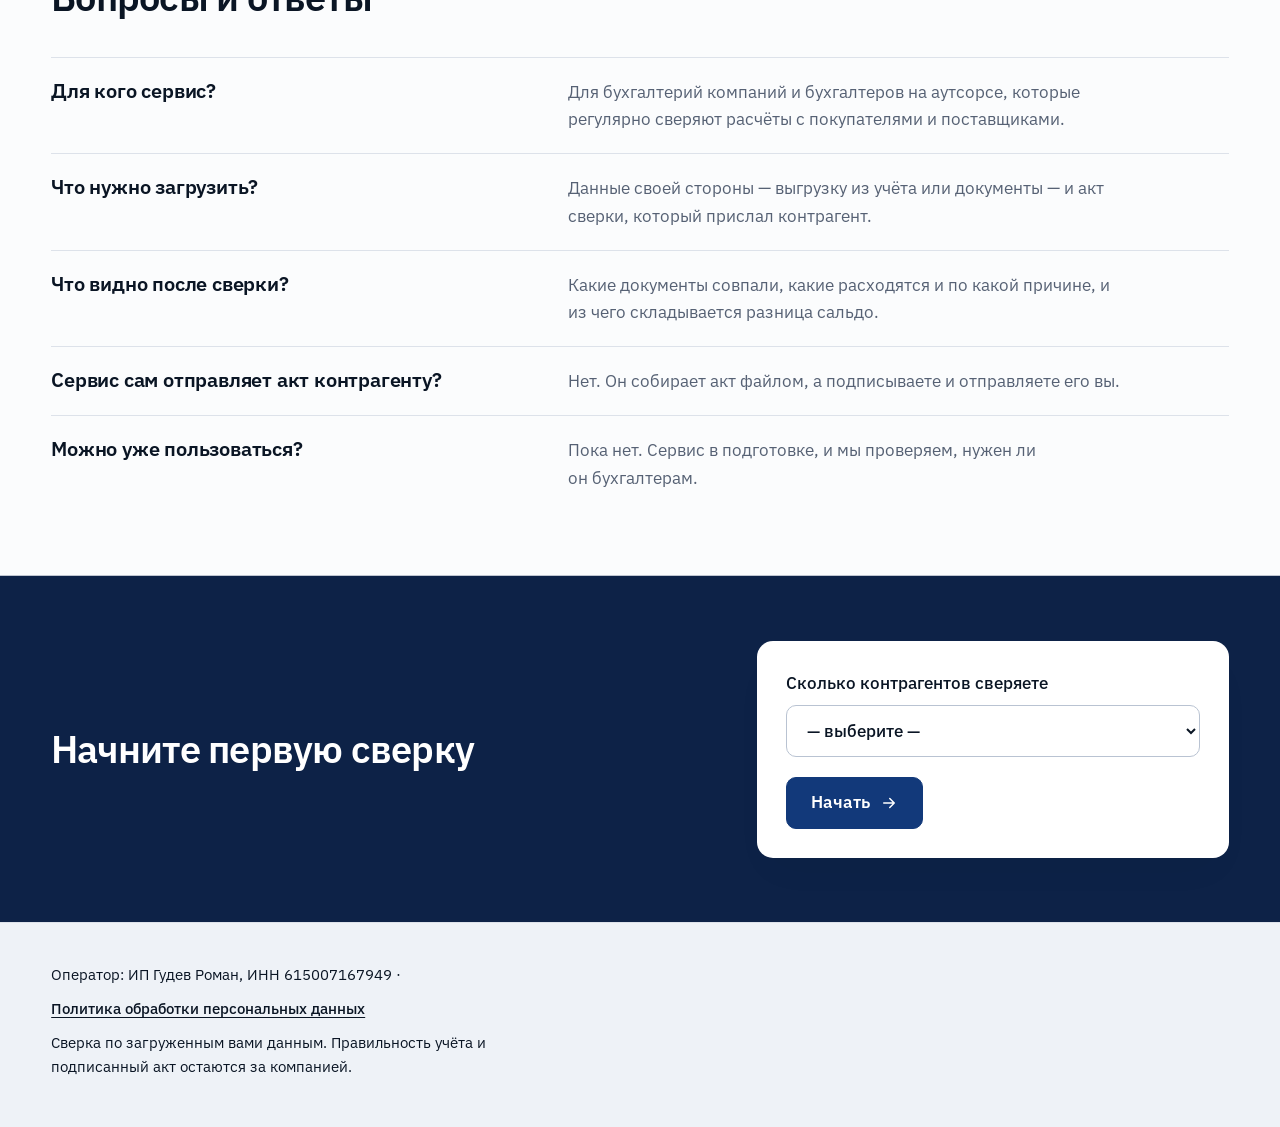
==== commit 0fd6f14b: "Главная: образец дизайна (раскладка 17, IBM Plex Sans, тёмно-синий) — пилот по слову Владельца 10–11" ====
--- a/index.html
+++ b/index.html
@@ -1,138 +1,243 @@
-<!doctype html>
-<html lang="ru">
-<head>
-<meta charset="utf-8">
-<meta name="viewport" content="width=device-width,initial-scale=1">
-<link rel="canonical" href="https://akt-sverki.veridok.ru/">
-<title>Акты сверки с контрагентами — расхождения сразу видны</title>
-<meta name="description" content="Сверка взаиморасчётов с покупателями и поставщиками: загрузите документы и акт контрагента — сервис найдёт расхождения и соберёт акт сверки.">
-<link rel="icon" href="favicon.svg">
-<link rel="stylesheet" href="style.css">
-<script src="smoke.js" defer></script>
-<!-- faq-jsonld:start -->
-<script type="application/ld+json">
-{
- "@context": "https://schema.org",
- "@type": "FAQPage",
- "mainEntity": [
-  {
-   "@type": "Question",
-   "name": "Для кого сервис?",
-   "acceptedAnswer": {
-    "@type": "Answer",
-    "text": "Для бухгалтерий компаний и бухгалтеров на аутсорсе, которые регулярно сверяют расчёты с покупателями и поставщиками."
-   }
-  },
-  {
-   "@type": "Question",
-   "name": "Что нужно загрузить?",
-   "acceptedAnswer": {
-    "@type": "Answer",
-    "text": "Данные своей стороны — выгрузку из учёта или документы — и акт сверки, который прислал контрагент."
-   }
-  },
-  {
-   "@type": "Question",
-   "name": "Что видно после сверки?",
-   "acceptedAnswer": {
-    "@type": "Answer",
-    "text": "Какие документы совпали, какие расходятся и по какой причине, и из чего складывается разница сальдо."
-   }
-  },
-  {
-   "@type": "Question",
-   "name": "Сервис сам отправляет акт контрагенту?",
-   "acceptedAnswer": {
-    "@type": "Answer",
-    "text": "Нет. Он собирает акт файлом, а подписываете и отправляете его вы."
-   }
-  },
-  {
-   "@type": "Question",
-   "name": "Можно уже пользоваться?",
-   "acceptedAnswer": {
-    "@type": "Answer",
-    "text": "Пока нет. Сервис в подготовке, и мы проверяем, нужен ли он бухгалтерам."
-   }
-  }
- ]
-}
-</script>
-<!-- faq-jsonld:end -->
-</head>
-<body>
-
-<header><div class="wrap">
-  <div class="logo"><a href="index.html" data-ev="click_logo_home">Акт сверки</a></div>
-  <nav class="top"><a href="#chto" data-ev="click_nav_chto">Что вы получаете</a><a href="price.html" data-ev="click_nav_cena">Цена</a><a href="#primer" data-ev="click_nav_primer">Пример</a><a href="#start" data-ev="click_nav_start">Начать</a></nav>
-</div></header>
-
-<div class="wrap">
-  <div class="hero">
-    <h1>Сверка взаиморасчётов с покупателями и поставщиками — расхождения видны до того, как акт уйдёт контрагенту</h1>
-    <p class="sub">Для бухгалтерии компаний, у которых десятки контрагентов: вы загружаете свои документы и акт сверки контрагента, сервис сопоставляет их построчно, показывает, где не сходится и почему, и собирает акт сверки для отправки.</p>
-    <a class="cta" href="price.html" data-ev="cta_click">Узнать стоимость и тарифы</a>
-    <p class="cta-note">Ранний доступ · Оплата на этой странице пока не принимается</p>
-  </div>
-
-  <section id="chto" data-view="features_view">
-    <h2>Что вы получаете</h2>
-    <div class="grid">
-      <div class="card"><b>Документы файлами</b><span>Выгрузка из учёта и акт контрагента загружаются как есть.</span><br><a class="btn" href="price.html" data-ev="feature_zagruzka">Мне это нужно</a></div>
-      <div class="card"><b>Построчное сопоставление</b><span>Документ к документу: дата, номер, сумма.</span><br><a class="btn" href="price.html" data-ev="feature_sopostavlenie">Мне это нужно</a></div>
-      <div class="card"><b>Расхождения с причиной</b><span>Нет документа, другая сумма, другая дата.</span><br><a class="btn" href="price.html" data-ev="feature_rashozhdeniya">Мне это нужно</a></div>
-      <div class="card"><b>Готовый акт сверки</b><span>Акт по итогам сверки — файлом для контрагента.</span><br><a class="btn" href="price.html" data-ev="feature_akt">Мне это нужно</a></div>
-    </div>
-  </section>
-
-  <section id="primer" data-view="example_view">
-    <h2>Пример (вымышленные данные)</h2>
-    <p class="fine">Бухгалтер оптовой компании закрывает квартал: нужно сверить расчёты с тридцатью покупателями. От крупного покупателя пришёл акт сверки, сальдо расходится на 48 тысяч рублей. Бухгалтер загружает выгрузку из своего учёта и акт покупателя. Сервис показывает две строки: у покупателя нет одной отгрузки конца месяца, а одна оплата у него проведена на день позже, в следующем периоде. Бухгалтер отправляет покупателю копию накладной и подписанный акт с пояснением.</p>
-    <a class="cta" href="price.html" data-ev="click_cta_after_example">Выбрать тариф</a>
-  </section>
-<!-- seo-tekst:start -->
-  <section id="opis">
-    <h2>Как это работает</h2>
-    <p>Акт сверки взаиморасчётов — обычная работа бухгалтерии в конце месяца, квартала или года. Компания и контрагент сравнивают, какие отгрузки, оплаты и возвраты каждый из них учёл, и подтверждают, кто кому сколько должен.</p>
-    <p>Когда контрагентов несколько, это занимает немного времени. Когда их десятки, сверка превращается в отдельную работу: собрать документы по каждому, выгрузить данные из учёта, получить акт контрагента, сравнить его со своими данными строка за строкой.</p>
-    <p>Сложнее всего — когда сальдо не сходится. Тогда бухгалтер ищет, какой документ у одной стороны есть, а у другой нет, где сумма отличается на копейки из-за округления, где оплата проведена другой датой и попала в другой период. По двум длинным таблицам это делается глазами и отнимает часы.</p>
-    <p>Сервис делает эту часть работы. Вы загружаете данные своей стороны — выгрузку из учётной программы или документы по контрагенту — и акт сверки, который прислал контрагент, в том виде, в котором он пришёл.</p>
-    <p>Сервис разбирает оба документа и сопоставляет строки: отгрузку с отгрузкой, оплату с оплатой, возврат с возвратом. Учитываются дата, номер документа и сумма; если номер записан по-разному, документ всё равно находится по сочетанию суммы и даты.</p>
-    <p>Всё, что сошлось, отмечается как совпавшее. Расхождения выводятся отдельным списком, и у каждого названа причина: документ есть только у вас, документ есть только у контрагента, сумма отличается, дата отличается и документ попал в другой период.</p>
-    <p>Итоговая разница раскладывается на эти причины. Видно, что из 48 тысяч расхождения 40 тысяч — одна отгрузка, которую контрагент ещё не провёл, а остальное — оплата, проведённая следующим днём. С таким разбором разговор с контрагентом занимает минуты, а не неделю переписки.</p>
-    <p>Когда расхождения разобраны, сервис собирает акт сверки за период: начальное сальдо, обороты по документам, конечное сальдо, пояснения к расхождениям. Акт выдаётся файлом, который можно подписать и отправить контрагенту так, как вы обычно это делаете.</p>
-    <p>Если сверку начинаете вы, сервис соберёт акт по вашим данным, и останется только отправить его контрагенту. Когда тот вернёт свою версию, её можно загрузить и сопоставить с вашей.</p>
-    <p>Все сверки хранятся по контрагентам и периодам. В начале следующего периода видно, с кем сверка прошлого периода закончилась расхождением и что осталось неразобранным.</p>
-    <p>Руководитель бухгалтерии видит общий список: с какими контрагентами сверка уже подписана, с какими есть расхождения, от кого ещё не пришёл акт. Перед закрытием года это помогает не потерять ни одного контрагента.</p>
-    <p>Сервис рассчитан на бухгалтерии российских компаний и бухгалтеров на аутсорсе, которые регулярно сверяют расчёты с покупателями и поставщиками. Сейчас он в подготовке: сначала мы проверяем, нужен ли он бухгалтерам.</p>
-    <p>Загруженные документы используются только для сверки и не передаются третьим лицам.</p>
-    <p>Сервис сопоставляет загруженные вами данные; правильность учёта и подписанный акт остаются за компанией и её бухгалтером.</p>
-  </section>
-  <section id="faq">
-    <h2>Вопросы и ответы</h2>
-    <h3>Для кого сервис?</h3>
-    <p>Для бухгалтерий компаний и бухгалтеров на аутсорсе, которые регулярно сверяют расчёты с покупателями и поставщиками.</p>
-    <h3>Что нужно загрузить?</h3>
-    <p>Данные своей стороны — выгрузку из учёта или документы — и акт сверки, который прислал контрагент.</p>
-    <h3>Что видно после сверки?</h3>
-    <p>Какие документы совпали, какие расходятся и по какой причине, и из чего складывается разница сальдо.</p>
-    <h3>Сервис сам отправляет акт контрагенту?</h3>
-    <p>Нет. Он собирает акт файлом, а подписываете и отправляете его вы.</p>
-    <h3>Можно уже пользоваться?</h3>
-    <p>Пока нет. Сервис в подготовке, и мы проверяем, нужен ли он бухгалтерам.</p>
-  </section>
-<!-- seo-tekst:end -->
-  <section id="start" data-view="start_view">
-    <h2>Начните первую сверку</h2>
-    <p><label>Сколько контрагентов сверяете<br><select data-ev-focus="form_start" style="margin-top:6px;padding:8px;font-size:16px"><option value="">— выберите —</option><option>До 10</option><option>11–50</option><option>51–200</option><option>Больше 200</option></select></label></p>
-    <a class="cta" href="price.html" data-ev="form_submit_click">Начать</a>
-  </section>
-</div>
-
-<footer><div class="wrap">
-  <p>Оператор: ИП Гудев Роман, ИНН 615007167949 &middot; <a href="privacy.html" data-ev="click_legal_privacy">Политика обработки персональных данных</a></p>
-  <p class="muted">Сверка по загруженным вами данным. Правильность учёта и подписанный акт остаются за компанией.</p>
-</div></footer>
-
-</body>
-</html>
+<!doctype html>
+<html lang="ru">
+<head>
+<meta charset="utf-8">
+<meta name="viewport" content="width=device-width,initial-scale=1">
+<link rel="canonical" href="https://akt-sverki.veridok.ru/">
+<title>Акты сверки с контрагентами — расхождения сразу видны</title>
+<meta name="description" content="Сверка взаиморасчётов с покупателями и поставщиками: загрузите документы и акт контрагента — сервис найдёт расхождения и соберёт акт сверки.">
+<link rel="icon" href="favicon.svg">
+<link rel="stylesheet" href="style.css">
+<link rel="preconnect" href="https://fonts.googleapis.com">
+<link rel="preconnect" href="https://fonts.gstatic.com" crossorigin>
+<link rel="stylesheet" href="https://fonts.googleapis.com/css2?family=IBM+Plex+Sans:wght@400;500;600&display=swap">
+<link rel="stylesheet" href="variant.css">
+<script src="smoke.js" defer></script>
+<!-- faq-jsonld:start -->
+<script type="application/ld+json">
+{
+ "@context": "https://schema.org",
+ "@type": "FAQPage",
+ "mainEntity": [
+  {
+   "@type": "Question",
+   "name": "Для кого сервис?",
+   "acceptedAnswer": {
+    "@type": "Answer",
+    "text": "Для бухгалтерий компаний и бухгалтеров на аутсорсе, которые регулярно сверяют расчёты с покупателями и поставщиками."
+   }
+  },
+  {
+   "@type": "Question",
+   "name": "Что нужно загрузить?",
+   "acceptedAnswer": {
+    "@type": "Answer",
+    "text": "Данные своей стороны — выгрузку из учёта или документы — и акт сверки, который прислал контрагент."
+   }
+  },
+  {
+   "@type": "Question",
+   "name": "Что видно после сверки?",
+   "acceptedAnswer": {
+    "@type": "Answer",
+    "text": "Какие документы совпали, какие расходятся и по какой причине, и из чего складывается разница сальдо."
+   }
+  },
+  {
+   "@type": "Question",
+   "name": "Сервис сам отправляет акт контрагенту?",
+   "acceptedAnswer": {
+    "@type": "Answer",
+    "text": "Нет. Он собирает акт файлом, а подписываете и отправляете его вы."
+   }
+  },
+  {
+   "@type": "Question",
+   "name": "Можно уже пользоваться?",
+   "acceptedAnswer": {
+    "@type": "Answer",
+    "text": "Пока нет. Сервис в подготовке, и мы проверяем, нужен ли он бухгалтерам."
+   }
+  }
+ ]
+}
+</script>
+<!-- faq-jsonld:end -->
+</head>
+<body>
+
+<header><div class="shell">
+  <a class="home" href="index.html" data-ev="click_logo_home">Акт сверки</a>
+  <nav aria-label="Разделы страницы"><a href="#chto" data-ev="click_nav_chto">Что вы получаете</a><a href="price.html" data-ev="click_nav_cena">Цена</a><a href="#primer" data-ev="click_nav_primer">Пример</a><a href="#start" data-ev="click_nav_start">Начать</a></nav>
+</div></header>
+
+<main class="shell">
+  <section class="split">
+    <div class="stack">
+      <p class="meta rise"><span class="dot"></span> Для бухгалтерии компаний, у которых десятки контрагентов</p>
+      <h1 class="rise" style="--i:1" data-len="xlong">Сверка взаиморасчётов с покупателями и поставщиками <span class="soft">— расхождения видны до того, как акт уйдёт контрагенту</span></h1>
+      <p class="rise" style="--i:2">Вы загружаете свои документы и акт сверки контрагента, сервис сопоставляет их построчно, показывает, где не сходится и почему, и собирает акт сверки для отправки.</p>
+      <a class="button rise" style="--i:3" href="price.html" data-ev="cta_click">Узнать стоимость и тарифы</a>
+      <p class="meta rise" style="--i:4">Ранний доступ · Оплата на этой странице пока не принимается</p>
+    </div>
+
+    <figure class="window rise" style="--i:2"><svg class="shot" viewBox="0 0 1200 800" aria-hidden="true" focusable="false" font-family="inherit" font-size="34">
+      <defs>
+        <g id="pic-row"><rect width="480" height="52" rx="8" fill="#eef2f7"/><rect x="16" y="19" width="84" height="14" rx="7" fill="#dde2ea"/><rect x="124" y="19" width="150" height="14" rx="7" fill="#dde2ea"/><rect x="372" y="19" width="92" height="14" rx="7" fill="#566174"/></g>
+        <g id="pic-row-diff"><rect x="1" y="1" width="478" height="50" rx="8" fill="#dfe8f7" stroke="#12397a" stroke-width="2"/><rect x="16" y="19" width="84" height="14" rx="7" fill="#12397a"/><rect x="124" y="19" width="150" height="14" rx="7" fill="#ffffff"/><rect x="372" y="19" width="92" height="14" rx="7" fill="#566174"/></g>
+        <g id="pic-ok"><path d="M-60 0H60" stroke="#dde2ea" stroke-width="3"/><circle r="13" fill="#12397a"/><path d="M-6 0l4 4 8-8" fill="none" stroke="#ffffff" stroke-width="3" stroke-linecap="round" stroke-linejoin="round"/></g>
+        <g id="pic-no"><path d="M-60 0H60" stroke="#dde2ea" stroke-width="3" stroke-dasharray="6 8"/><circle r="12" fill="#ffffff" stroke="#12397a" stroke-width="3"/></g>
+      </defs>
+      <rect width="1200" height="800" fill="#ffffff"/>
+      <text x="60" y="88" fill="#566174">Выгрузка из учёта</text>
+      <text x="660" y="88" fill="#566174">Акт контрагента</text>
+      <use href="#pic-row" x="60" y="120"/><use href="#pic-row" x="660" y="120"/><use href="#pic-ok" x="600" y="146"/>
+      <use href="#pic-row" x="60" y="184"/><use href="#pic-row" x="660" y="184"/><use href="#pic-ok" x="600" y="210"/>
+      <use href="#pic-row-diff" x="60" y="248"/><rect x="661" y="249" width="478" height="50" rx="8" fill="none" stroke="#12397a" stroke-width="2" stroke-dasharray="8 8"/><use href="#pic-no" x="600" y="274"/>
+      <use href="#pic-row" x="60" y="312"/><use href="#pic-row" x="660" y="312"/><use href="#pic-ok" x="600" y="338"/>
+      <use href="#pic-row-diff" x="60" y="376"/><use href="#pic-row-diff" x="660" y="376"/><use href="#pic-no" x="600" y="402"/>
+      <use href="#pic-row" x="60" y="440"/><use href="#pic-row" x="660" y="440"/><use href="#pic-ok" x="600" y="466"/>
+      <rect x="60" y="540" width="1080" height="200" rx="16" fill="#eef2f7"/>
+      <text x="92" y="604" fill="#566174">Расхождения</text>
+      <rect x="92" y="632" width="300" height="72" rx="12" fill="#dfe8f7"/><text x="242" y="680" text-anchor="middle" font-weight="600" fill="#12397a">Нет документа</text>
+      <rect x="412" y="632" width="264" height="72" rx="12" fill="#dfe8f7"/><text x="544" y="680" text-anchor="middle" font-weight="600" fill="#12397a">Другая дата</text>
+      <rect x="828" y="632" width="280" height="72" rx="12" fill="#12397a"/><text x="968" y="680" text-anchor="middle" font-weight="600" fill="#ffffff">Акт сверки</text>
+    </svg></figure>
+    <dl class="facts">
+      <div><dt>Кому</dt><dd>Бухгалтерии и аутсорсу</dd></div>
+      <div><dt>Загрузка</dt><dd>Файлы как есть</dd></div>
+      <div><dt>Сверка</dt><dd>Документ к документу</dd></div>
+      <div><dt>Итог</dt><dd>Акт сверки файлом</dd></div>
+    </dl>
+  </section>
+
+  <section id="chto" data-view="features_view">
+    <div class="split">
+      <div class="stack"><h2>Что вы получаете</h2></div>
+    </div>
+    <div class="bento">
+      <article class="tile stack wide reveal">
+        <div class="art"><svg viewBox="0 0 400 300" aria-hidden="true" focusable="false">
+          <rect width="400" height="300" fill="#eef2f7"/>
+          <path d="M70 50h80l30 30v120H70z" fill="#ffffff" stroke="#dde2ea" stroke-width="3" stroke-linejoin="round"/><path d="M150 50v30h30" fill="none" stroke="#dde2ea" stroke-width="3" stroke-linejoin="round"/>
+          <path d="M88 108h74M88 132h74M88 156h48" stroke="#dde2ea" stroke-width="8" stroke-linecap="round"/>
+          <path d="M220 50h80l30 30v120H220z" fill="#ffffff" stroke="#dde2ea" stroke-width="3" stroke-linejoin="round"/><path d="M300 50v30h30" fill="none" stroke="#dde2ea" stroke-width="3" stroke-linejoin="round"/>
+          <path d="M238 108h74M238 132h74M238 156h48" stroke="#dde2ea" stroke-width="8" stroke-linecap="round"/>
+          <path d="M60 250h280" stroke="#12397a" stroke-width="10" stroke-linecap="round"/>
+          <path d="M200 196v34M186 218l14 14 14-14" fill="none" stroke="#12397a" stroke-width="8" stroke-linecap="round" stroke-linejoin="round"/>
+        </svg></div>
+        <h3>Документы файлами</h3><p>Выгрузка из учёта и акт контрагента загружаются как есть.</p>
+        <a class="button quiet" href="price.html" data-ev="feature_zagruzka">Мне это нужно</a>
+      </article>
+      <article class="tile stack reveal">
+        <div class="art"><svg viewBox="0 0 400 300" aria-hidden="true" focusable="false">
+          <rect width="400" height="300" fill="#eef2f7"/>
+          <g fill="#ffffff" stroke="#dde2ea" stroke-width="3"><rect x="40" y="48" width="130" height="40" rx="8"/><rect x="40" y="104" width="130" height="40" rx="8"/><rect x="40" y="160" width="130" height="40" rx="8"/><rect x="40" y="216" width="130" height="40" rx="8"/><rect x="230" y="48" width="130" height="40" rx="8"/><rect x="230" y="104" width="130" height="40" rx="8"/><rect x="230" y="160" width="130" height="40" rx="8"/><rect x="230" y="216" width="130" height="40" rx="8"/></g>
+          <path d="M56 68h60M56 124h80M56 180h50M56 236h70M246 68h60M246 124h80M246 180h50M246 236h70" stroke="#dde2ea" stroke-width="8" stroke-linecap="round"/>
+          <path d="M170 68h60M170 124h60M170 180h60M170 236h60" stroke="#12397a" stroke-width="4"/>
+          <g fill="#12397a"><circle cx="170" cy="68" r="7"/><circle cx="230" cy="68" r="7"/><circle cx="170" cy="124" r="7"/><circle cx="230" cy="124" r="7"/><circle cx="170" cy="180" r="7"/><circle cx="230" cy="180" r="7"/><circle cx="170" cy="236" r="7"/><circle cx="230" cy="236" r="7"/></g>
+        </svg></div>
+        <h3>Построчное сопоставление</h3><p>Документ к документу: дата, номер, сумма.</p>
+        <a class="button quiet" href="price.html" data-ev="feature_sopostavlenie">Мне это нужно</a>
+      </article>
+      <article class="tile stack reveal">
+        <div class="art"><svg viewBox="0 0 400 300" aria-hidden="true" focusable="false">
+          <rect width="400" height="300" fill="#eef2f7"/>
+          <g fill="#ffffff" stroke="#dde2ea" stroke-width="3"><rect x="50" y="44" width="300" height="44" rx="8"/><rect x="50" y="100" width="300" height="44" rx="8"/><rect x="50" y="212" width="300" height="44" rx="8"/></g>
+          <rect x="50" y="156" width="300" height="44" rx="8" fill="#dfe8f7" stroke="#12397a" stroke-width="3"/>
+          <path d="M70 66h110M70 122h140M70 234h90" stroke="#dde2ea" stroke-width="8" stroke-linecap="round"/>
+          <path d="M70 178h100" stroke="#12397a" stroke-width="8" stroke-linecap="round"/>
+          <circle cx="318" cy="178" r="13" fill="#12397a"/><path d="M318 171v8M318 185v.5" stroke="#ffffff" stroke-width="4" stroke-linecap="round"/>
+          <g fill="#566174"><circle cx="318" cy="66" r="6"/><circle cx="318" cy="122" r="6"/><circle cx="318" cy="234" r="6"/></g>
+        </svg></div>
+        <h3>Расхождения с причиной</h3><p>Нет документа, другая сумма, другая дата.</p>
+        <a class="button quiet" href="price.html" data-ev="feature_rashozhdeniya">Мне это нужно</a>
+      </article>
+      <article class="tile stack wide reveal">
+        <div class="art"><svg viewBox="0 0 400 300" aria-hidden="true" focusable="false">
+          <rect width="400" height="300" fill="#eef2f7"/>
+          <path d="M110 36h130l50 50v178H110z" fill="#ffffff" stroke="#dde2ea" stroke-width="3" stroke-linejoin="round"/><path d="M240 36v50h50" fill="none" stroke="#dde2ea" stroke-width="3" stroke-linejoin="round"/>
+          <path d="M134 80h70" stroke="#0a1524" stroke-width="8" stroke-linecap="round"/>
+          <path d="M134 118h132M134 142h132M134 166h132M134 190h84" stroke="#dde2ea" stroke-width="8" stroke-linecap="round"/>
+          <path d="M134 236h52M214 236h52" stroke="#566174" stroke-width="4" stroke-linecap="round"/>
+          <circle cx="290" cy="232" r="30" fill="#12397a"/><path d="M276 232l10 10 18-20" fill="none" stroke="#ffffff" stroke-width="7" stroke-linecap="round" stroke-linejoin="round"/>
+        </svg></div>
+        <h3>Готовый акт сверки</h3><p>Акт по итогам сверки — файлом для контрагента.</p>
+        <a class="button quiet" href="price.html" data-ev="feature_akt">Мне это нужно</a>
+      </article>
+    </div>
+  </section>
+
+  <section id="primer" class="split flip" data-view="example_view">
+    <div class="stack">
+      <p class="meta">Вымышленные данные</p>
+      <h2>Пример</h2>
+      <p>Бухгалтер оптовой компании закрывает квартал: нужно сверить расчёты с тридцатью покупателями. От крупного покупателя пришёл акт сверки, сальдо расходится на 48 тысяч рублей. Бухгалтер загружает выгрузку из своего учёта и акт покупателя. Сервис показывает две строки: у покупателя нет одной отгрузки конца месяца, а одна оплата у него проведена на день позже, в следующем периоде. Бухгалтер отправляет покупателю копию накладной и подписанный акт с пояснением.</p>
+      <a class="button" href="price.html" data-ev="click_cta_after_example">Выбрать тариф</a>
+    </div>
+    <svg class="shot reveal" viewBox="0 0 1200 800" aria-hidden="true" focusable="false" font-family="inherit">
+      <rect width="1200" height="800" fill="#eef2f7"/>
+      <rect x="90" y="70" width="1020" height="660" rx="24" fill="#ffffff" stroke="#dde2ea" stroke-width="3"/>
+      <text x="140" y="150" font-size="44" font-weight="600" fill="#0a1524">Сальдо расходится</text>
+      <text x="140" y="204" font-size="34" fill="#566174">Сервис показывает две строки</text>
+      <g fill="#eef2f7"><rect x="140" y="244" width="920" height="48" rx="8"/><rect x="140" y="304" width="920" height="48" rx="8"/><rect x="140" y="364" width="920" height="48" rx="8"/></g>
+      <path d="M164 268h120M164 328h120M164 388h120M330 268h260M330 328h200M330 388h240M900 268h130M900 328h130M900 388h130" stroke="#dde2ea" stroke-width="14" stroke-linecap="round"/>
+      <rect x="140" y="444" width="920" height="112" rx="12" fill="#dfe8f7" stroke="#12397a" stroke-width="3"/>
+      <circle cx="190" cy="500" r="13" fill="#12397a"/>
+      <text x="230" y="490" font-size="38" font-weight="600" fill="#0a1524">Отгрузка</text>
+      <text x="230" y="534" font-size="32" fill="#566174">У покупателя нет</text>
+      <rect x="140" y="576" width="920" height="112" rx="12" fill="#dfe8f7" stroke="#12397a" stroke-width="3"/>
+      <circle cx="190" cy="632" r="13" fill="#12397a"/>
+      <text x="230" y="622" font-size="38" font-weight="600" fill="#0a1524">Оплата</text>
+      <text x="230" y="666" font-size="32" fill="#566174">На день позже</text>
+    </svg>
+  </section>
+<!-- seo-tekst:start -->
+  <section id="opis" class="split flip">
+    <div class="stack"><h2>Как это работает</h2></div>
+    <div class="stack">
+    <p>Акт сверки взаиморасчётов — обычная работа бухгалтерии в конце месяца, квартала или года. Компания и контрагент сравнивают, какие отгрузки, оплаты и возвраты каждый из них учёл, и подтверждают, кто кому сколько должен.</p>
+    <p>Когда контрагентов несколько, это занимает немного времени. Когда их десятки, сверка превращается в отдельную работу: собрать документы по каждому, выгрузить данные из учёта, получить акт контрагента, сравнить его со своими данными строка за строкой.</p>
+    <p>Сложнее всего — когда сальдо не сходится. Тогда бухгалтер ищет, какой документ у одной стороны есть, а у другой нет, где сумма отличается на копейки из-за округления, где оплата проведена другой датой и попала в другой период. По двум длинным таблицам это делается глазами и отнимает часы.</p>
+    <p>Сервис делает эту часть работы. Вы загружаете данные своей стороны — выгрузку из учётной программы или документы по контрагенту — и акт сверки, который прислал контрагент, в том виде, в котором он пришёл.</p>
+    <p>Сервис разбирает оба документа и сопоставляет строки: отгрузку с отгрузкой, оплату с оплатой, возврат с возвратом. Учитываются дата, номер документа и сумма; если номер записан по-разному, документ всё равно находится по сочетанию суммы и даты.</p>
+    <p>Всё, что сошлось, отмечается как совпавшее. Расхождения выводятся отдельным списком, и у каждого названа причина: документ есть только у вас, документ есть только у контрагента, сумма отличается, дата отличается и документ попал в другой период.</p>
+    <p>Итоговая разница раскладывается на эти причины. Видно, что из 48 тысяч расхождения 40 тысяч — одна отгрузка, которую контрагент ещё не провёл, а остальное — оплата, проведённая следующим днём. С таким разбором разговор с контрагентом занимает минуты, а не неделю переписки.</p>
+    <p>Когда расхождения разобраны, сервис собирает акт сверки за период: начальное сальдо, обороты по документам, конечное сальдо, пояснения к расхождениям. Акт выдаётся файлом, который можно подписать и отправить контрагенту так, как вы обычно это делаете.</p>
+    <p>Если сверку начинаете вы, сервис соберёт акт по вашим данным, и останется только отправить его контрагенту. Когда тот вернёт свою версию, её можно загрузить и сопоставить с вашей.</p>
+    <p>Все сверки хранятся по контрагентам и периодам. В начале следующего периода видно, с кем сверка прошлого периода закончилась расхождением и что осталось неразобранным.</p>
+    <p>Руководитель бухгалтерии видит общий список: с какими контрагентами сверка уже подписана, с какими есть расхождения, от кого ещё не пришёл акт. Перед закрытием года это помогает не потерять ни одного контрагента.</p>
+    <p>Сервис рассчитан на бухгалтерии российских компаний и бухгалтеров на аутсорсе, которые регулярно сверяют расчёты с покупателями и поставщиками. Сейчас он в подготовке: сначала мы проверяем, нужен ли он бухгалтерам.</p>
+    <p>Загруженные документы используются только для сверки и не передаются третьим лицам.</p>
+    <p>Сервис сопоставляет загруженные вами данные; правильность учёта и подписанный акт остаются за компанией и её бухгалтером.</p>
+    </div>
+  </section>
+  <section id="faq">
+    <div class="stack"><h2>Вопросы и ответы</h2></div>
+    <div class="rows">
+      <div class="split flip"><h3>Для кого сервис?</h3><p>Для бухгалтерий компаний и бухгалтеров на аутсорсе, которые регулярно сверяют расчёты с покупателями и поставщиками.</p></div>
+      <div class="split flip"><h3>Что нужно загрузить?</h3><p>Данные своей стороны — выгрузку из учёта или документы — и акт сверки, который прислал контрагент.</p></div>
+      <div class="split flip"><h3>Что видно после сверки?</h3><p>Какие документы совпали, какие расходятся и по какой причине, и из чего складывается разница сальдо.</p></div>
+      <div class="split flip"><h3>Сервис сам отправляет акт контрагенту?</h3><p>Нет. Он собирает акт файлом, а подписываете и отправляете его вы.</p></div>
+      <div class="split flip"><h3>Можно уже пользоваться?</h3><p>Пока нет. Сервис в подготовке, и мы проверяем, нужен ли он бухгалтерам.</p></div>
+    </div>
+  </section>
+<!-- seo-tekst:end -->
+  <section id="start" class="split" data-view="start_view">
+    <div class="stack">
+      <h2>Начните первую сверку</h2>
+    </div>
+    <div class="tile stack">
+      <label>Сколько контрагентов сверяете<select data-ev-focus="form_start"><option value="">— выберите —</option><option>До 10</option><option>11–50</option><option>51–200</option><option>Больше 200</option></select></label>
+      <a class="button" href="price.html" data-ev="form_submit_click">Начать</a>
+    </div>
+  </section>
+</main>
+
+<footer><div class="shell">
+  <p>Оператор: ИП Гудев Роман, ИНН 615007167949 &middot; <a href="privacy.html" data-ev="click_legal_privacy">Политика обработки персональных данных</a></p>
+  <p>Сверка по загруженным вами данным. Правильность учёта и подписанный акт остаются за компанией.</p>
+</div></footer>
+
+</body>
+</html>
--- a/variant.css
+++ b/variant.css
@@ -0,0 +1,210 @@
+/* Final sample v9 — one layer (СМ-45): tokens in :root, then general rules.
+   Owner's ten choices: layout 17 · IBM Plex Sans · navy palette · background 06 (grey bands, dark form band) ·
+   shape 02 (medium radius) · cards 05 (2×2, picture on the side) · hero 07 (picture in a window frame) ·
+   density 02 (compact) · header 07 (button in header, light-grey footer) · motion 04 (load cascade only).
+   Four commands on top: polish (whole) · emil-design-eng (interaction layer, no image placeholder colour) ·
+   mobile-native (safe areas, footer press) · typeset (measure, leading and tracking per role, fallback face). */
+
+/* fallback with Plex metrics: the swap from Segoe UI / Arial does not reflow lines */
+@font-face { font-family: "Plex Fallback"; src: local("Segoe UI"), local("Arial"); size-adjust: 101.7%; ascent-override: 100.8%; descent-override: 27%; line-gap-override: 0%; }
+
+:root {
+  /* colour — one blue accent; white text on it passes AA */
+  --canvas: #fbfcfd;
+  --surface: #ffffff;
+  --ink: #0a1524;
+  --steel: #566174;
+  --line: #dde2ea;
+  --line-strong: #b9c3d2;
+  --accent: #12397a;
+  --accent-hover: #0d2247;              /* the dark band colour, no new hue */
+  --accent-wash: #dfe8f7;
+  --focus: #2f6fd6;
+  --band-grey: #eef2f7;
+  --band-dark: #0d2247;
+  --shadow: 0 20px 40px -15px rgba(0, 0, 0, .05);
+  /* type — one family; the larger the type, the tighter tracking and leading */
+  --font-sans: "IBM Plex Sans", "Plex Fallback", "Segoe UI", system-ui, sans-serif;
+  --text-display: clamp(2.25rem, 5vw, 3.75rem);
+  --text-h2: clamp(1.75rem, 3vw, 2.5rem);
+  --text-h3: 1.25rem;
+  --text-body: 1.0625rem;
+  --text-meta: .8125rem;
+  --tracking-display: -.03em;
+  --tracking: -.02em;
+  --tracking-h3: -.01em;
+  --leading-display: 1.08;
+  --leading-tight: 1.15;
+  --leading-h3: 1.3;
+  --leading-body: 1.6;                  /* 1.55 on phones */
+  --leading-snug: 1.5;                  /* short measure in cards */
+  --measure: 56ch;                      /* about 70 characters of Plex per line */
+  --measure-lead: 41.5rem;               /* hero lead keeps two lines at 1280; rem, because ch on an animated element can resolve against the fallback face */
+  /* space, shape */
+  --max: 1400px;
+  --gutter: clamp(1rem, 4vw, 4rem);
+  --section: 4rem;                      /* 3rem on phones */
+  --gap: clamp(1.5rem, 3.5vw, 3.5rem);
+  --head-gap: clamp(1.75rem, 3vw, 2.5rem);
+  --pad-card: 1.75rem;                  /* 1.5rem on phones */
+  --radius-card: 1rem;
+  --radius-inner: .75rem;
+  --radius-control: .625rem;            /* fields, buttons, header links */
+  --header-h: 65px;                     /* sticky header with its border; 95px on phones (two rows) */
+  /* motion — UI feedback under 300ms */
+  --ease-out: cubic-bezier(.23, 1, .32, 1);
+  --dur: .15s;                          /* hover, colour */
+  --dur-press: .16s;
+  --dur-rise: .5s;                      /* first-screen cascade item */
+  --stagger: 60ms;
+  --press: .97;
+  --arrow: url("data:image/svg+xml,%3Csvg xmlns='http://www.w3.org/2000/svg' viewBox='0 0 24 24' fill='none' stroke='%23000' stroke-width='2' stroke-linecap='round' stroke-linejoin='round'%3E%3Cpath d='M5 12h14M13 6l6 6-6 6'/%3E%3C/svg%3E");
+}
+@media (max-width: 767px) {
+  :root { --section: 3rem; --gap: max(2rem, 5vw); --pad-card: 1.5rem; --leading-body: 1.55; --header-h: 95px; }
+}
+
+/* base */
+*, *::before, *::after { box-sizing: border-box; }
+html { scroll-behavior: smooth; scroll-padding-top: var(--header-h); -webkit-text-size-adjust: 100%; text-size-adjust: 100%; }
+body { margin: 0; background: var(--canvas); color: var(--ink); font: 400 var(--text-body)/var(--leading-body) var(--font-sans); -webkit-font-smoothing: antialiased; -moz-osx-font-smoothing: grayscale; text-rendering: optimizeLegibility; font-synthesis: none; }
+h1, h2, h3 { margin: 0; color: var(--ink); font-weight: 600; letter-spacing: var(--tracking); line-height: var(--leading-tight); text-wrap: balance; }
+h1 { font-size: var(--text-display); letter-spacing: var(--tracking-display); line-height: var(--leading-display); }
+/* long headlines (German, Polish, Russian…): the page sets data-len on h1 — long: over 70 characters, xlong: over 100 */
+h1[data-len="long"] { --text-display: clamp(2.125rem, 4vw, 3.125rem); }
+h1[data-len="xlong"] { --text-display: clamp(2rem, 3.6vw, 2.875rem); }
+h3, dd { hyphens: auto; }   /* long words in narrow cards and facts; the headline is not hyphenated */
+h2 { font-size: var(--text-h2); }
+h3 { font-size: var(--text-h3); letter-spacing: var(--tracking-h3); line-height: var(--leading-h3); }
+p { margin: 0; color: var(--steel); max-width: var(--measure); }
+h1 + p { max-width: var(--measure-lead); }
+p, dd { text-wrap: pretty; }
+h1, h2, h3, p, dd { overflow-wrap: break-word; }
+b { font-weight: 600; color: var(--ink); }
+a { color: inherit; text-decoration-thickness: from-font; text-underline-offset: .2em; }
+img { max-width: 100%; -webkit-user-drag: none; }
+::selection { background: var(--accent-wash); color: var(--ink); }
+:focus-visible, select:focus { outline: 2px solid var(--focus); outline-offset: 3px; }
+select:focus:not(:focus-visible) { outline: 0; }
+
+/* layout */
+.shell { max-width: var(--max); margin: 0 auto; padding: 0 max(var(--gutter), env(safe-area-inset-right, 0px)) 0 max(var(--gutter), env(safe-area-inset-left, 0px)); }
+section { padding: var(--section) 0; border-top: 1px solid transparent; }   /* 1px seam between blocks */
+main > section:first-child { border-top: 0; }
+main > section:not(.split) > * + * { margin-top: var(--head-gap); }
+.split { display: grid; grid-template-columns: var(--cols, minmax(0, 7fr) minmax(0, 5fr)); gap: 1.5rem var(--gap); }
+.flip { --cols: minmax(0, 5fr) minmax(0, 7fr); }
+.split:has(> .stack + p) { --cols: minmax(0, 1fr); row-gap: .625rem; }   /* a bare sub-line sits under its heading */
+section.split > .stack:first-child { align-self: center; }                 /* the shorter side centres against the taller */
+.stack { display: grid; gap: 1.25rem; align-content: start; justify-items: start; }
+.stack > .meta + :is(h1, h2) { margin-top: -.5rem; }                       /* eyebrow belongs to its heading */
+.stack > h3 + p { margin-top: -.625rem; }                                  /* card title belongs to its text */
+.bento { display: grid; grid-template-columns: repeat(2, minmax(0, 1fr)); gap: 1rem; }
+
+/* block backgrounds: grey bands, one dark form band (full-bleed) */
+main > section:has(> .bento), #opis { --band: var(--band-grey); }   /* cards block by structure: every page has its own id */
+#start { --band: var(--band-dark); --ink: #ffffff; --steel: #c3cee2; --accent-wash: rgba(255, 255, 255, .12); --focus: #9dbcf5; color: var(--ink); }
+main > section:has(> .bento), #opis, #start { background: var(--band); box-shadow: 0 0 0 100vmax var(--band); clip-path: inset(0 -100vmax); }
+#start .tile { --ink: #0a1524; --steel: #566174; --accent-wash: #dfe8f7; --focus: #2f6fd6; color: var(--ink); border-color: transparent; }
+#start .tile select { border-color: var(--line-strong); }
+
+/* long text: heading on top, text in two columns across the full width */
+#opis { --cols: minmax(0, 1fr); row-gap: var(--head-gap); }
+#opis > .stack:first-child { align-self: start; }
+#opis > .stack + .stack { display: block; columns: 2 24rem; column-gap: var(--gap); }
+#opis > .stack + .stack > p { max-width: none; break-inside: avoid; }
+#opis > .stack + .stack > p + p { margin-top: 1.25rem; }
+
+/* header, footer */
+header { position: sticky; top: 0; z-index: 10; background: rgba(251, 252, 253, .86); -webkit-backdrop-filter: blur(12px); backdrop-filter: blur(12px); border-bottom: 1px solid var(--line); }
+header .shell { display: flex; flex-wrap: wrap; align-items: center; justify-content: space-between; min-height: 64px; }
+header nav { display: flex; flex-wrap: wrap; }
+header a { display: inline-flex; align-items: center; min-height: 44px; padding: 0 .75rem; border-radius: var(--radius-control); color: var(--steel); text-decoration: none; transition: background-color var(--dur) ease, color var(--dur) ease, transform var(--dur-press) var(--ease-out); }
+header a:active { color: var(--ink); }
+header .home { margin-left: -.75rem; color: var(--ink); font-weight: 600; }
+header nav a:last-child { margin-left: .5rem; padding: 0 1rem; background: var(--accent); color: #fff; font-weight: 600; }
+header nav a:last-child:active { color: #fff; }
+footer { padding: 2.5rem 0 calc(3rem + env(safe-area-inset-bottom, 0px)); background: var(--band-grey); color: var(--ink); border-top: 1px solid var(--line); font-size: .9375rem; }
+footer a, footer p { color: var(--ink); }
+footer a { display: inline-flex; align-items: center; min-height: 44px; font-weight: 500; transition: color var(--dur) ease, opacity var(--dur) ease; }
+
+/* components */
+.meta { display: inline-flex; align-items: center; gap: .5rem; font: 500 var(--text-meta)/1.4 var(--font-sans); letter-spacing: .02em; color: var(--steel); }
+.button + .meta { margin-top: -.5rem; font-weight: 400; letter-spacing: 0; }   /* note under a button reads as body text */
+.soft { color: var(--steel); }
+.dot { width: 8px; height: 8px; flex: none; border-radius: 50%; background: var(--accent); }
+.button { display: inline-flex; align-items: center; justify-content: center; gap: .6rem; min-height: 52px; padding: 0 1.5rem; border: 1px solid var(--accent); border-radius: var(--radius-control); background: var(--accent); color: #ffffff; font-weight: 600; text-decoration: none; transition: transform var(--dur-press) var(--ease-out), background-color var(--dur) ease, border-color var(--dur) ease; }
+.button::after { content: ""; width: 1.1em; height: 1.1em; background: currentColor; -webkit-mask: var(--arrow) center / contain no-repeat; mask: var(--arrow) center / contain no-repeat; transition: transform var(--dur-press) var(--ease-out); }
+.button.quiet { min-height: 44px; border-color: var(--line); background: var(--surface); color: var(--ink); font-weight: 500; }
+.button:active, header nav a:last-child:active { transform: scale(var(--press)); }
+header a, .button, footer a, select, label { -webkit-tap-highlight-color: transparent; touch-action: manipulation; }
+header a, .button { -webkit-user-select: none; user-select: none; }
+.tile { padding: var(--pad-card); background: var(--surface); border: 1px solid var(--line); border-radius: var(--radius-card); box-shadow: var(--shadow); }
+.tile p { line-height: var(--leading-snug); }
+.art { width: 100%; aspect-ratio: 4 / 3; overflow: hidden; border-radius: var(--radius-inner); background: var(--canvas); }
+.art img, .art svg { display: block; width: 100%; height: 100%; object-fit: cover; border-radius: inherit; }   /* picture: image file or inline drawing */
+.art img, .art svg, .shot { outline: 1px solid rgba(10, 21, 36, .08); outline-offset: -1px; }   /* hairline so pale pictures do not melt into the card */
+.shot { display: block; align-self: center; width: 100%; height: auto; aspect-ratio: 3 / 2; object-fit: cover; border: 1px solid var(--line); border-radius: var(--radius-card); box-shadow: var(--shadow); }
+.window { margin: 0; align-self: center; overflow: hidden; background: var(--surface); border: 1px solid #c9d2e0; border-radius: var(--radius-inner); box-shadow: 0 24px 48px -26px rgba(10, 21, 36, .30), 0 2px 6px rgba(10, 21, 36, .06); }
+.window::before { content: ""; display: block; height: 30px; border-bottom: 1px solid #d5dbe6;
+  background: radial-gradient(circle at 16px 15px, var(--line-strong) 4px, transparent 5px), radial-gradient(circle at 32px 15px, var(--line-strong) 4px, transparent 5px),
+    radial-gradient(circle at 48px 15px, var(--line-strong) 4px, transparent 5px), #e9edf3; }
+.window .shot { border: 0; border-radius: 0; box-shadow: none; outline: 0; }
+.facts { grid-column: 1 / -1; display: grid; grid-template-columns: repeat(4, minmax(0, 1fr)); gap: 1rem var(--gap); margin: 1.5rem 0 0; padding-top: 1.5rem; border-top: 1px solid var(--line); }
+.facts dt { font: 500 var(--text-meta)/1.4 var(--font-sans); letter-spacing: .02em; color: var(--steel); }
+.facts dd { margin: .25rem 0 0; font-weight: 600; }
+.rows > * { align-items: baseline; padding: 1.25rem 0; border-top: 1px solid var(--line); }   /* question and answer share a baseline */
+label { display: grid; gap: .5rem; width: 100%; font-weight: 500; }
+select { width: 100%; min-width: 0; min-height: 52px; padding: 0 1rem; font: inherit; color: var(--ink); background: var(--surface); border: 1px solid var(--line); border-radius: var(--radius-control); accent-color: var(--accent); }
+select, label { cursor: pointer; }
+
+/* cards from 768px: picture on the side; on tablets it yields width to the text */
+@media (min-width: 768px) {
+  .tile:has(> .art) { grid-template-columns: minmax(0, 11rem) minmax(0, 1fr); column-gap: 1.5rem; align-items: center; padding: 1.5rem; }
+  .tile > .art { grid-row: 1 / span 3; }
+  .tile:has(> .art) > :not(.art) { grid-column: 2; }
+}
+@media (min-width: 768px) and (max-width: 1023px) {
+  .tile:has(> .art) { grid-template-columns: minmax(0, 6rem) minmax(0, 1fr); column-gap: 1rem; }
+}
+
+/* phones: one column; header = name + button in row one, links in row two */
+@media (max-width: 767px) {
+  .split, .bento { grid-template-columns: minmax(0, 1fr); }
+  .facts { grid-template-columns: repeat(2, minmax(0, 1fr)); }
+  .button { width: 100%; }
+  header .shell { position: relative; min-height: 0; padding-top: 6px; padding-bottom: 4px; row-gap: 0; }
+  header nav { margin-left: -.75rem; flex: 0 0 100%; }   /* links always on row two, even when short */
+  header .home, header nav a:last-child { min-height: 40px; }
+  header .home { position: relative; }
+  header nav a:last-child { position: absolute; top: 6px; right: max(var(--gutter), env(safe-area-inset-right, 0px)); margin: 0; }
+  header .home::before, header nav a:last-child::before { content: ""; position: absolute; inset: -4px 0 0; }   /* 44px hit area, 40px look */
+}
+
+/* hover only where there is a real pointer: a tap must not leave a stuck hover */
+@media (hover: hover) and (pointer: fine) {
+  header a:hover { color: var(--ink); background: var(--accent-wash); }
+  header .home:hover { background: transparent; }
+  header nav a:last-child:hover { color: #fff; background: var(--accent-hover); }
+  .button:not(.quiet):hover { background: var(--accent-hover); border-color: var(--accent-hover); }
+  .button.quiet:hover { border-color: var(--accent); background: var(--accent-wash); }
+  footer a:hover { color: var(--accent); }
+}
+@media not all and (hover: hover) and (pointer: fine) {
+  footer a:active { opacity: .6; }
+}
+
+/* motion: first-screen cascade on load only; reduced motion keeps opacity, drops travel */
+@media (prefers-reduced-motion: no-preference) {
+  @keyframes rise-in { from { opacity: 0; transform: translateY(8px); } }
+  .rise { animation: rise-in var(--dur-rise) var(--ease-out) calc(var(--i, 0) * var(--stagger)) backwards; }
+}
+@media (hover: hover) and (pointer: fine) and (prefers-reduced-motion: no-preference) {
+  .button:hover::after { transform: translateX(2px); }
+}
+@media (prefers-reduced-motion: reduce) {
+  @keyframes fade-in { from { opacity: 0; } }
+  html { scroll-behavior: auto; }
+  .rise { animation: fade-in .2s ease backwards; }
+  .button:active, header nav a:last-child:active { transform: none; }
+}
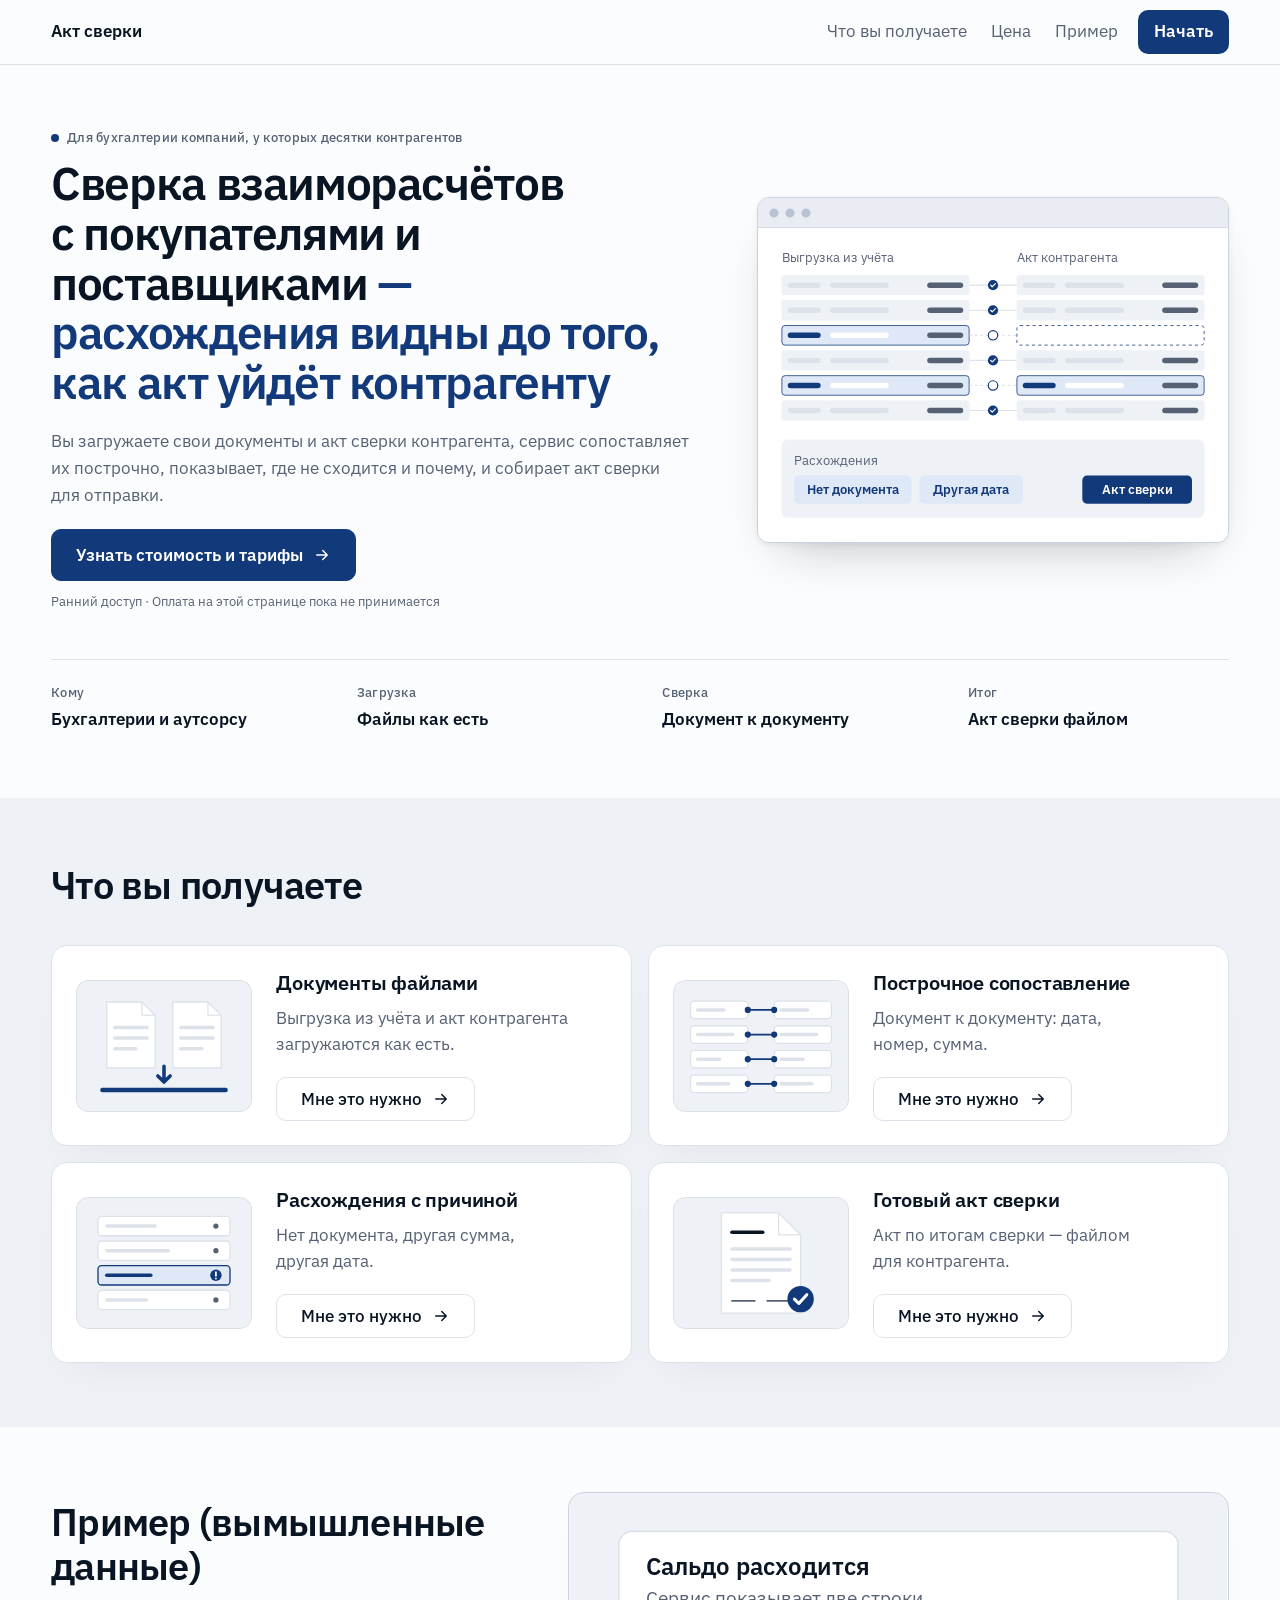
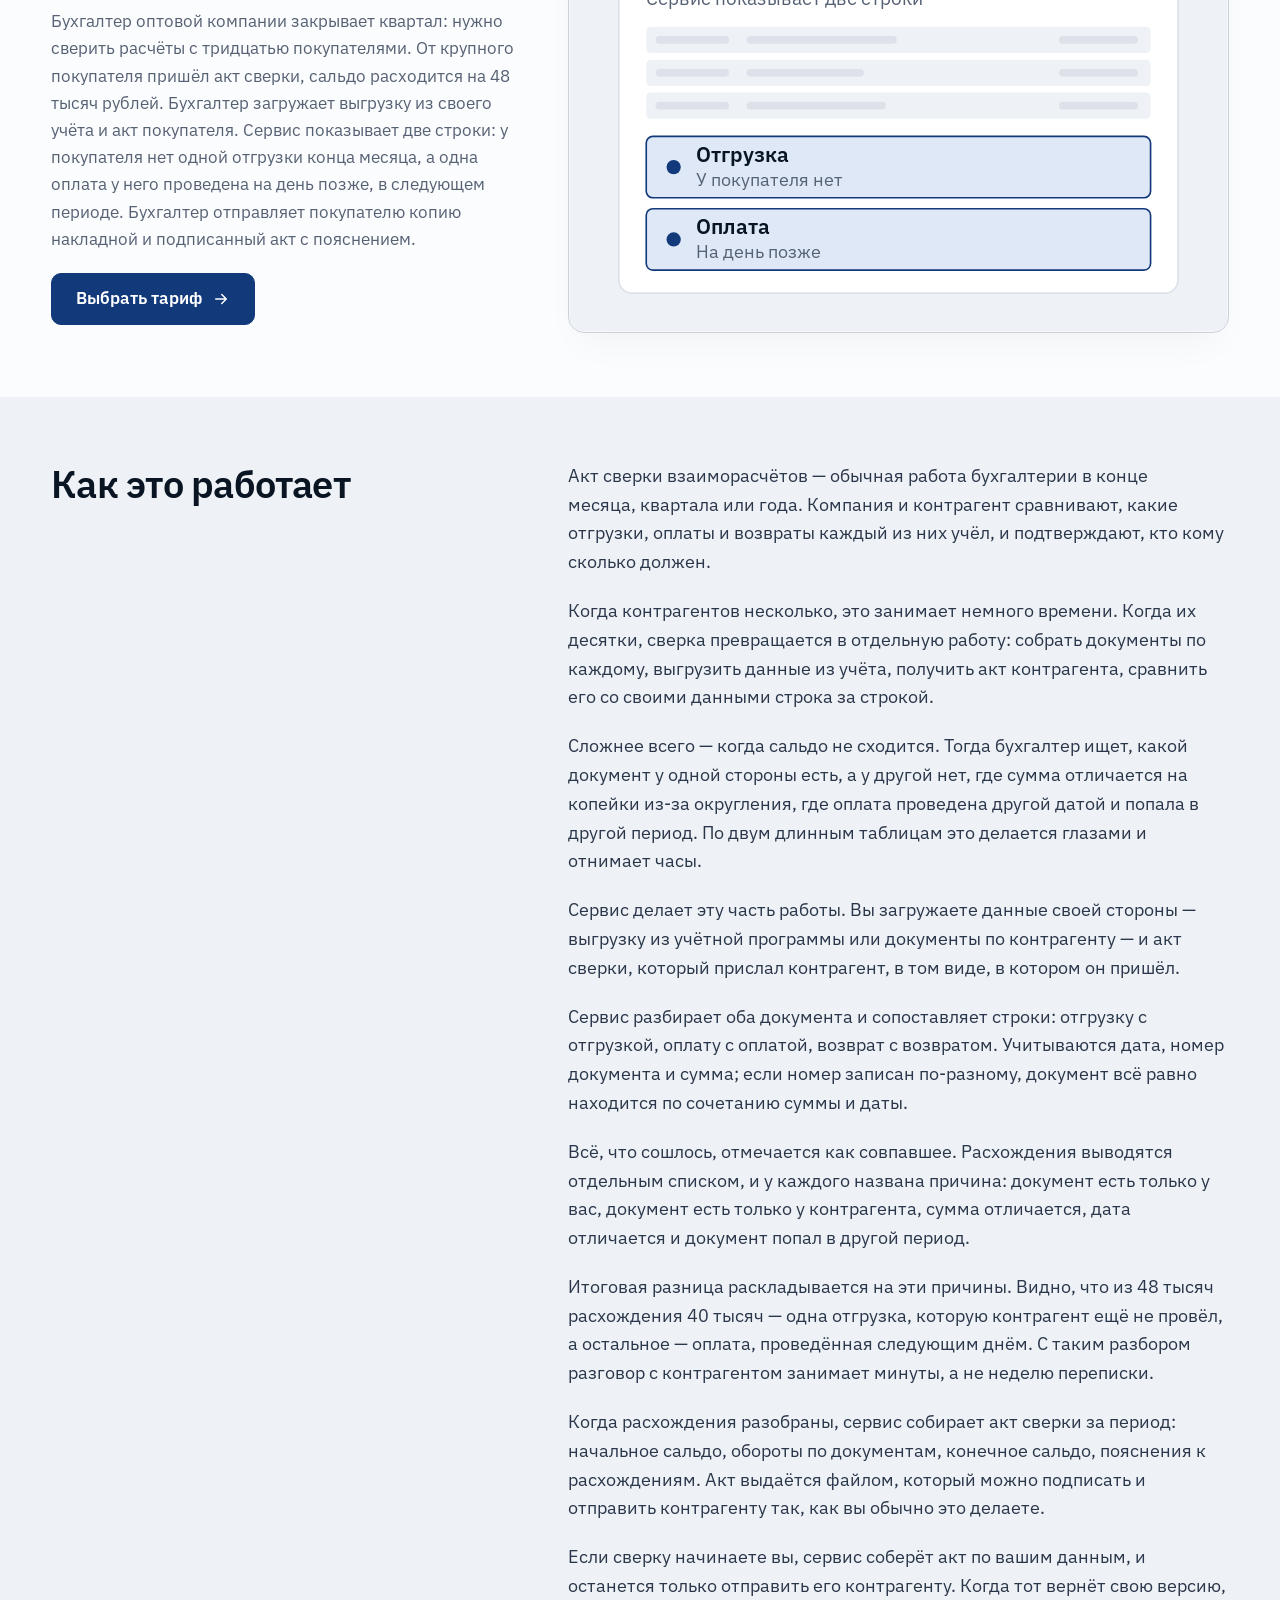
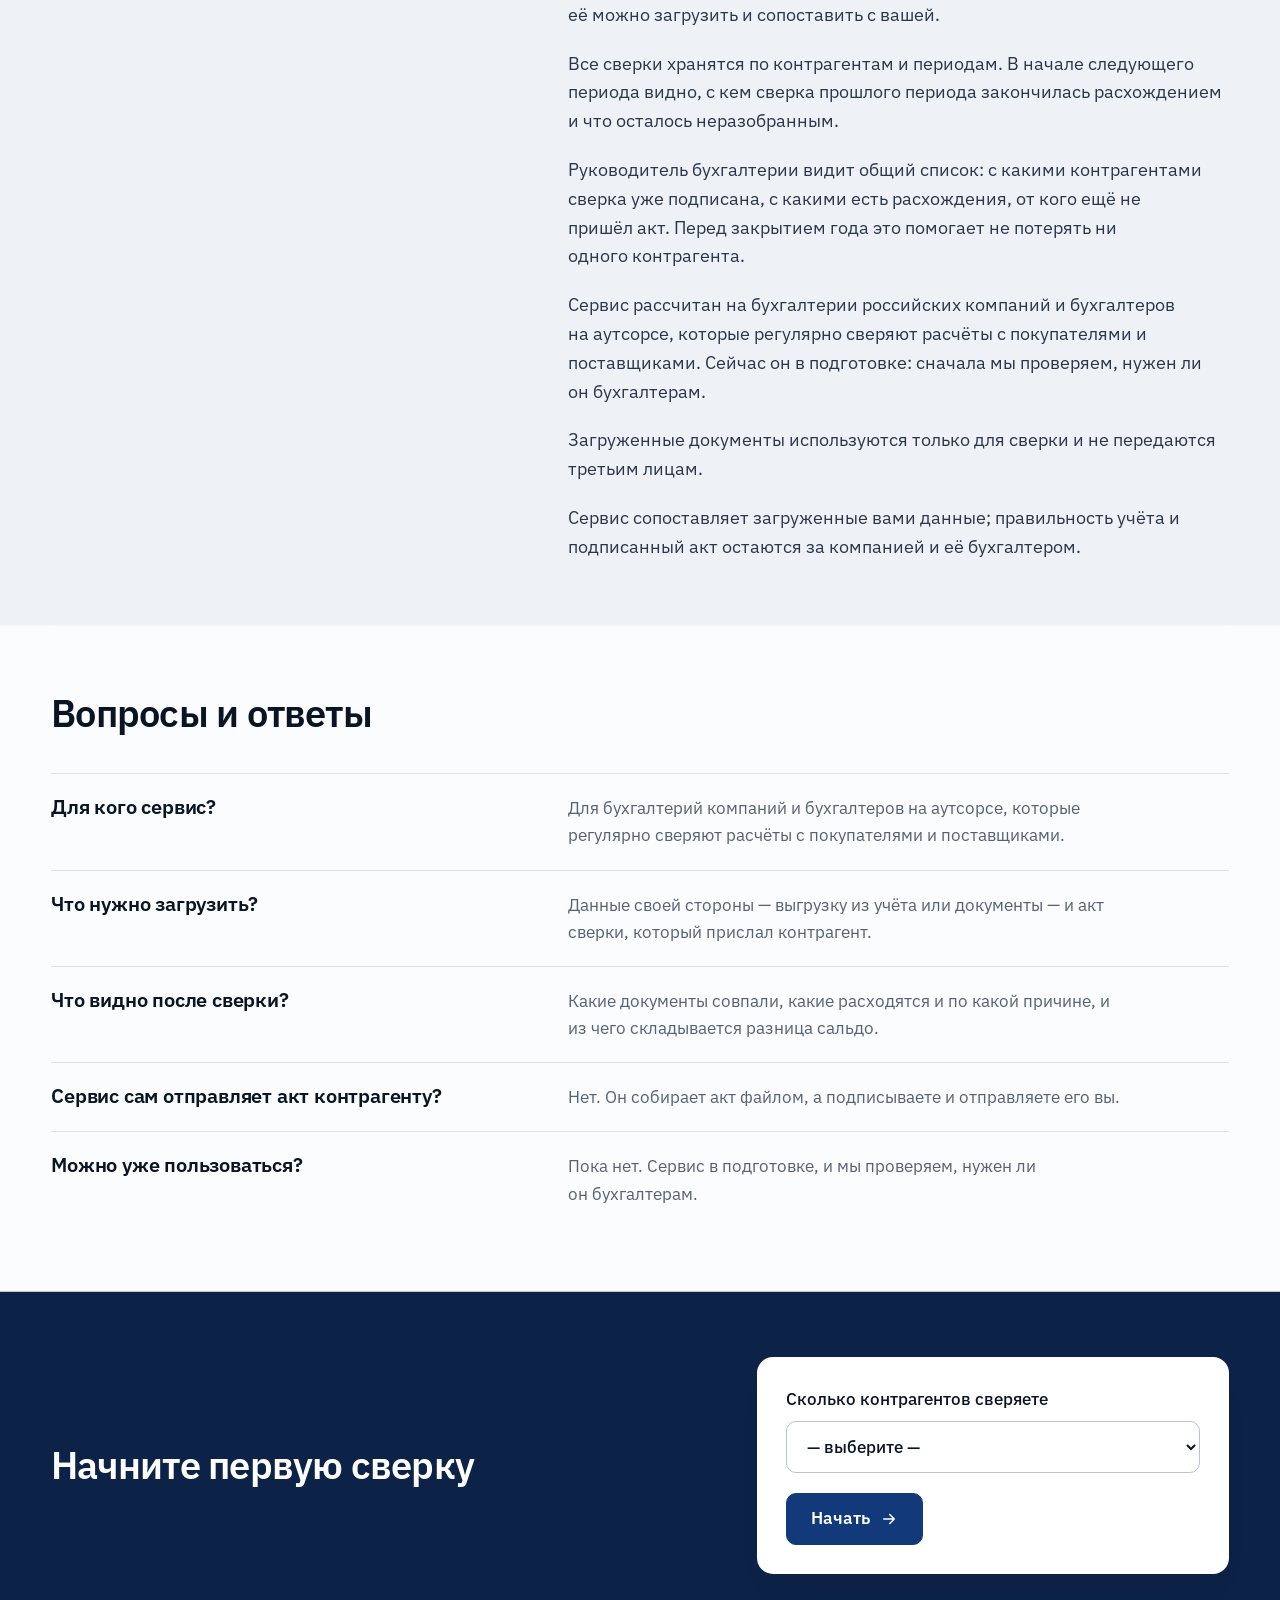
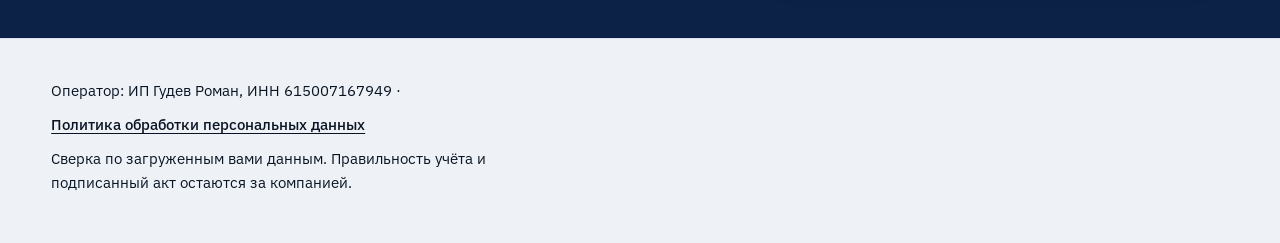
==== commit d1e78712: "Pilot design: jury fixes (headline accent, long text one column, phone header one row, facts 2x2 on " ====
--- a/index.html
+++ b/index.html
@@ -75,7 +75,7 @@
   <section class="split">
     <div class="stack">
       <p class="meta rise"><span class="dot"></span> Для бухгалтерии компаний, у которых десятки контрагентов</p>
-      <h1 class="rise" style="--i:1" data-len="xlong">Сверка взаиморасчётов с покупателями и поставщиками <span class="soft">— расхождения видны до того, как акт уйдёт контрагенту</span></h1>
+      <h1 class="rise" style="--i:1" data-len="xlong">Сверка взаиморасчётов с покупателями и поставщиками&nbsp;<span class="soft">— расхождения видны до того, как акт уйдёт контрагенту</span></h1>
       <p class="rise" style="--i:2">Вы загружаете свои документы и акт сверки контрагента, сервис сопоставляет их построчно, показывает, где не сходится и почему, и собирает акт сверки для отправки.</p>
       <a class="button rise" style="--i:3" href="price.html" data-ev="cta_click">Узнать стоимость и тарифы</a>
       <p class="meta rise" style="--i:4">Ранний доступ · Оплата на этой странице пока не принимается</p>
@@ -170,8 +170,7 @@
 
   <section id="primer" class="split flip" data-view="example_view">
     <div class="stack">
-      <p class="meta">Вымышленные данные</p>
-      <h2>Пример</h2>
+      <h2>Пример (вымышленные данные)</h2>
       <p>Бухгалтер оптовой компании закрывает квартал: нужно сверить расчёты с тридцатью покупателями. От крупного покупателя пришёл акт сверки, сальдо расходится на 48 тысяч рублей. Бухгалтер загружает выгрузку из своего учёта и акт покупателя. Сервис показывает две строки: у покупателя нет одной отгрузки конца месяца, а одна оплата у него проведена на день позже, в следующем периоде. Бухгалтер отправляет покупателю копию накладной и подписанный акт с пояснением.</p>
       <a class="button" href="price.html" data-ev="click_cta_after_example">Выбрать тариф</a>
     </div>
--- a/variant.css
+++ b/variant.css
@@ -1,4 +1,4 @@
-/* Final sample v9 — one layer (СМ-45): tokens in :root, then general rules.
+/* Final sample v11 — one layer (СМ-45): tokens in :root, then general rules.
    Owner's ten choices: layout 17 · IBM Plex Sans · navy palette · background 06 (grey bands, dark form band) ·
    shape 02 (medium radius) · cards 05 (2×2, picture on the side) · hero 07 (picture in a window frame) ·
    density 02 (compact) · header 07 (button in header, light-grey footer) · motion 04 (load cascade only).
@@ -50,7 +50,7 @@
   --radius-card: 1rem;
   --radius-inner: .75rem;
   --radius-control: .625rem;            /* fields, buttons, header links */
-  --header-h: 65px;                     /* sticky header with its border; 95px on phones (two rows) */
+  --header-h: 65px;                     /* sticky header with its border; 57px on phones */
   /* motion — UI feedback under 300ms */
   --ease-out: cubic-bezier(.23, 1, .32, 1);
   --dur: .15s;                          /* hover, colour */
@@ -61,7 +61,7 @@
   --arrow: url("data:image/svg+xml,%3Csvg xmlns='http://www.w3.org/2000/svg' viewBox='0 0 24 24' fill='none' stroke='%23000' stroke-width='2' stroke-linecap='round' stroke-linejoin='round'%3E%3Cpath d='M5 12h14M13 6l6 6-6 6'/%3E%3C/svg%3E");
 }
 @media (max-width: 767px) {
-  :root { --section: 3rem; --gap: max(2rem, 5vw); --pad-card: 1.5rem; --leading-body: 1.55; --header-h: 95px; }
+  :root { --section: 3rem; --gap: max(2rem, 5vw); --pad-card: 1.5rem; --leading-body: 1.55; --header-h: 57px; }
 }
 
 /* base */
@@ -73,7 +73,7 @@
 /* long headlines (German, Polish, Russian…): the page sets data-len on h1 — long: over 70 characters, xlong: over 100 */
 h1[data-len="long"] { --text-display: clamp(2.125rem, 4vw, 3.125rem); }
 h1[data-len="xlong"] { --text-display: clamp(2rem, 3.6vw, 2.875rem); }
-h3, dd { hyphens: auto; }   /* long words in narrow cards and facts; the headline is not hyphenated */
+h3, dd { hyphens: auto; hyphenate-limit-chars: 12 4 4; }   /* long words in narrow cards and facts; the headline is not hyphenated */
 h2 { font-size: var(--text-h2); }
 h3 { font-size: var(--text-h3); letter-spacing: var(--tracking-h3); line-height: var(--leading-h3); }
 p { margin: 0; color: var(--steel); max-width: var(--measure); }
@@ -108,12 +108,9 @@
 #start .tile { --ink: #0a1524; --steel: #566174; --accent-wash: #dfe8f7; --focus: #2f6fd6; color: var(--ink); border-color: transparent; }
 #start .tile select { border-color: var(--line-strong); }
 
-/* long text: heading on top, text in two columns across the full width */
-#opis { --cols: minmax(0, 1fr); row-gap: var(--head-gap); }
+/* long text: heading on the left, one column of text on the right, darker and larger than card text */
 #opis > .stack:first-child { align-self: start; }
-#opis > .stack + .stack { display: block; columns: 2 24rem; column-gap: var(--gap); }
-#opis > .stack + .stack > p { max-width: none; break-inside: avoid; }
-#opis > .stack + .stack > p + p { margin-top: 1.25rem; }
+#opis > .stack + .stack > p { color: #2a3649; font-size: 1.125rem; max-width: 62ch; }
 
 /* header, footer */
 header { position: sticky; top: 0; z-index: 10; background: rgba(251, 252, 253, .86); -webkit-backdrop-filter: blur(12px); backdrop-filter: blur(12px); border-bottom: 1px solid var(--line); }
@@ -132,6 +129,7 @@
 .meta { display: inline-flex; align-items: center; gap: .5rem; font: 500 var(--text-meta)/1.4 var(--font-sans); letter-spacing: .02em; color: var(--steel); }
 .button + .meta { margin-top: -.5rem; font-weight: 400; letter-spacing: 0; }   /* note under a button reads as body text */
 .soft { color: var(--steel); }
+h1 .soft { color: var(--accent); }   /* the benefit half of the headline: accent, not grey */
 .dot { width: 8px; height: 8px; flex: none; border-radius: 50%; background: var(--accent); }
 .button { display: inline-flex; align-items: center; justify-content: center; gap: .6rem; min-height: 52px; padding: 0 1.5rem; border: 1px solid var(--accent); border-radius: var(--radius-control); background: var(--accent); color: #ffffff; font-weight: 600; text-decoration: none; transition: transform var(--dur-press) var(--ease-out), background-color var(--dur) ease, border-color var(--dur) ease; }
 .button::after { content: ""; width: 1.1em; height: 1.1em; background: currentColor; -webkit-mask: var(--arrow) center / contain no-repeat; mask: var(--arrow) center / contain no-repeat; transition: transform var(--dur-press) var(--ease-out); }
@@ -165,20 +163,18 @@
   .tile:has(> .art) > :not(.art) { grid-column: 2; }
 }
 @media (min-width: 768px) and (max-width: 1023px) {
+  .facts { grid-template-columns: repeat(2, minmax(0, 1fr)); }
   .tile:has(> .art) { grid-template-columns: minmax(0, 6rem) minmax(0, 1fr); column-gap: 1rem; }
 }
 
-/* phones: one column; header = name + button in row one, links in row two */
+/* phones: one column; header = name + button in one row, section links hidden */
 @media (max-width: 767px) {
   .split, .bento { grid-template-columns: minmax(0, 1fr); }
   .facts { grid-template-columns: repeat(2, minmax(0, 1fr)); }
   .button { width: 100%; }
-  header .shell { position: relative; min-height: 0; padding-top: 6px; padding-bottom: 4px; row-gap: 0; }
-  header nav { margin-left: -.75rem; flex: 0 0 100%; }   /* links always on row two, even when short */
-  header .home, header nav a:last-child { min-height: 40px; }
-  header .home { position: relative; }
-  header nav a:last-child { position: absolute; top: 6px; right: max(var(--gutter), env(safe-area-inset-right, 0px)); margin: 0; }
-  header .home::before, header nav a:last-child::before { content: ""; position: absolute; inset: -4px 0 0; }   /* 44px hit area, 40px look */
+  header .shell { flex-wrap: nowrap; min-height: 56px; }
+  header nav a:not(:last-child) { display: none; }
+  header nav a:last-child { min-height: 40px; margin: 0; }
 }
 
 /* hover only where there is a real pointer: a tap must not leave a stuck hover */
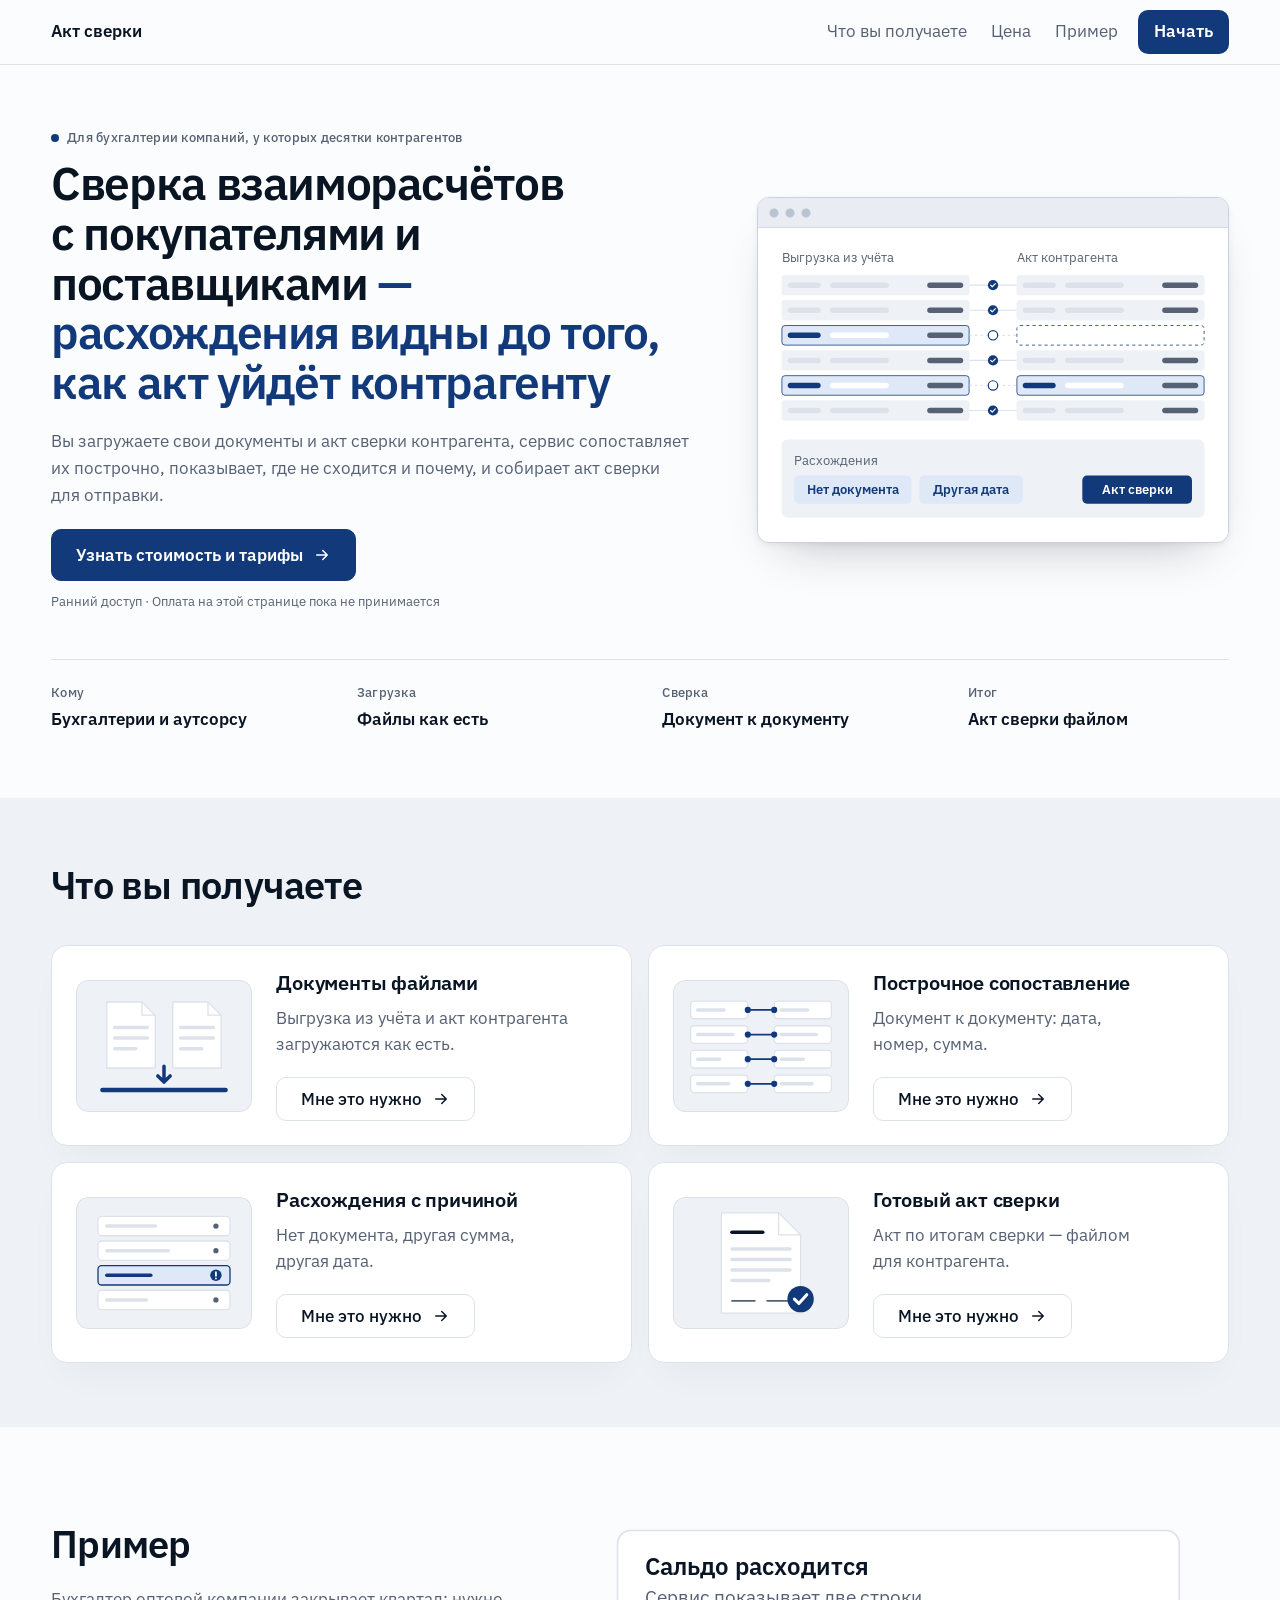
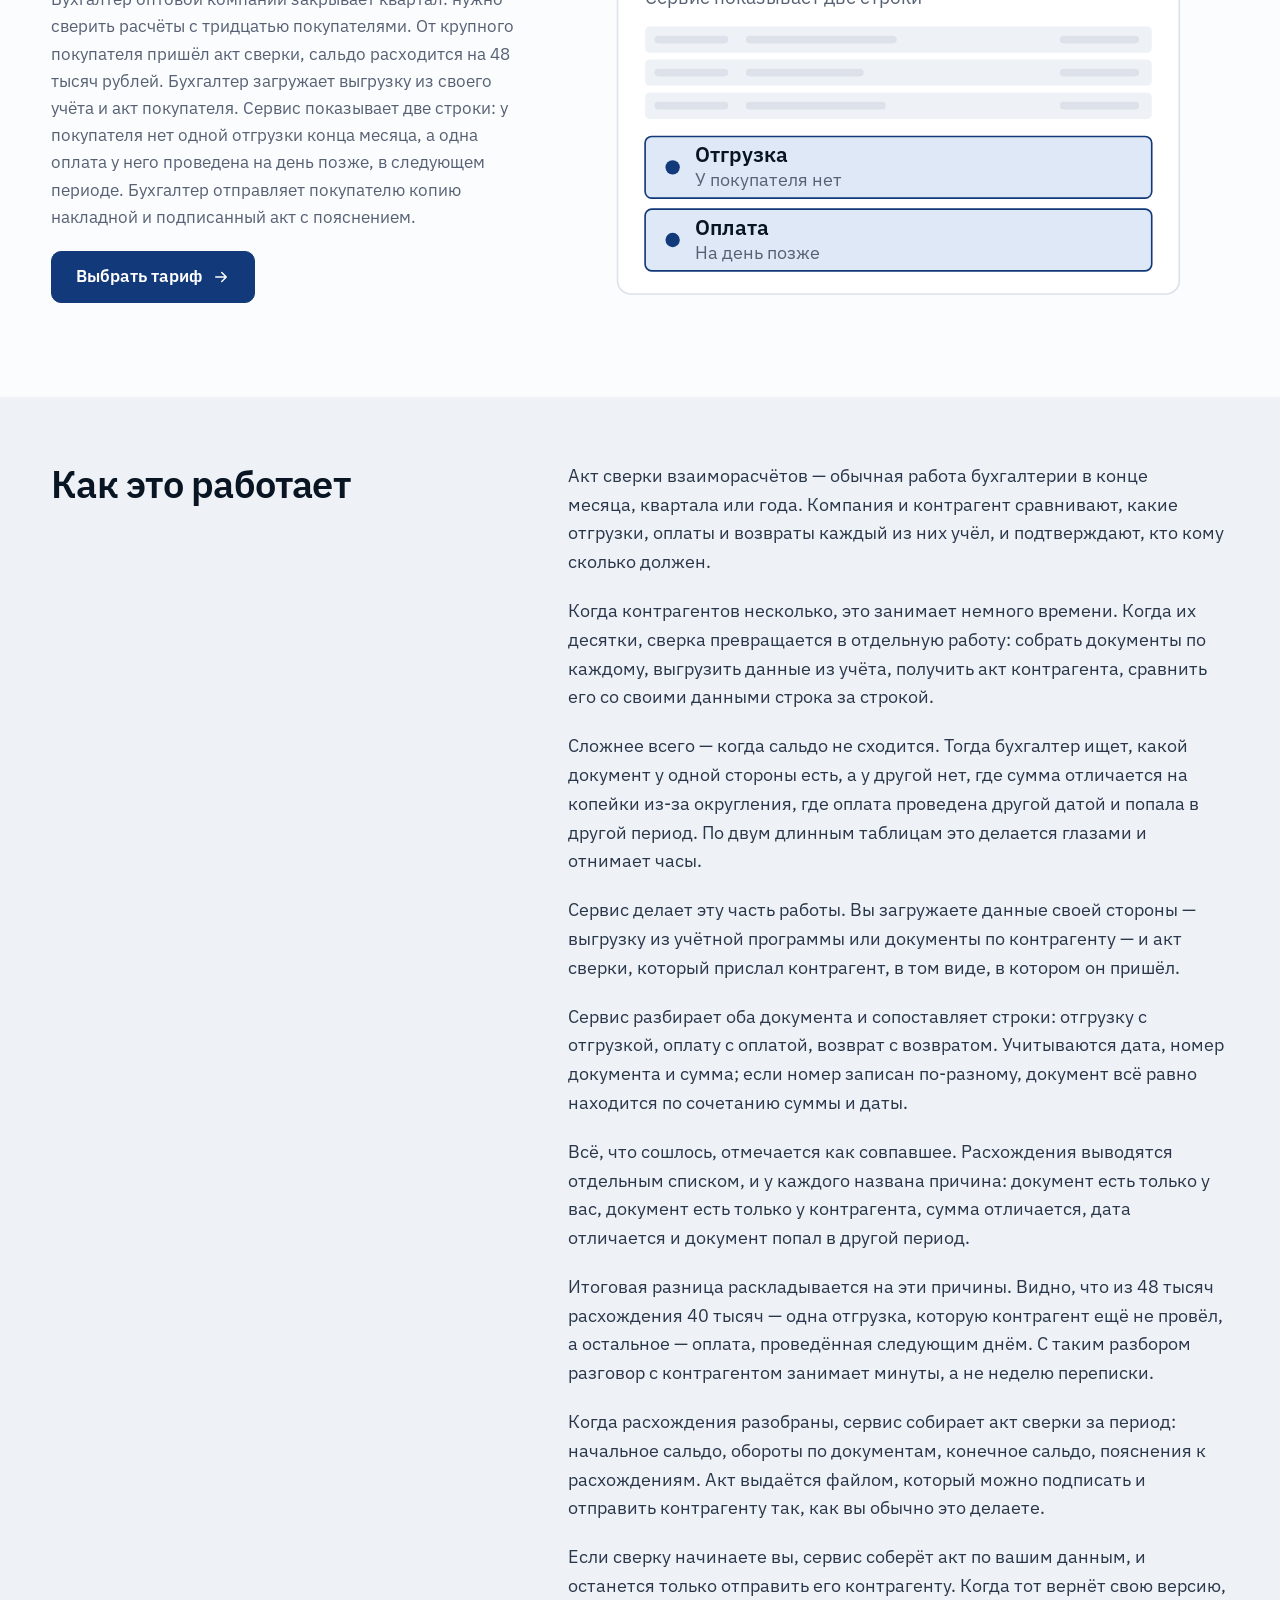
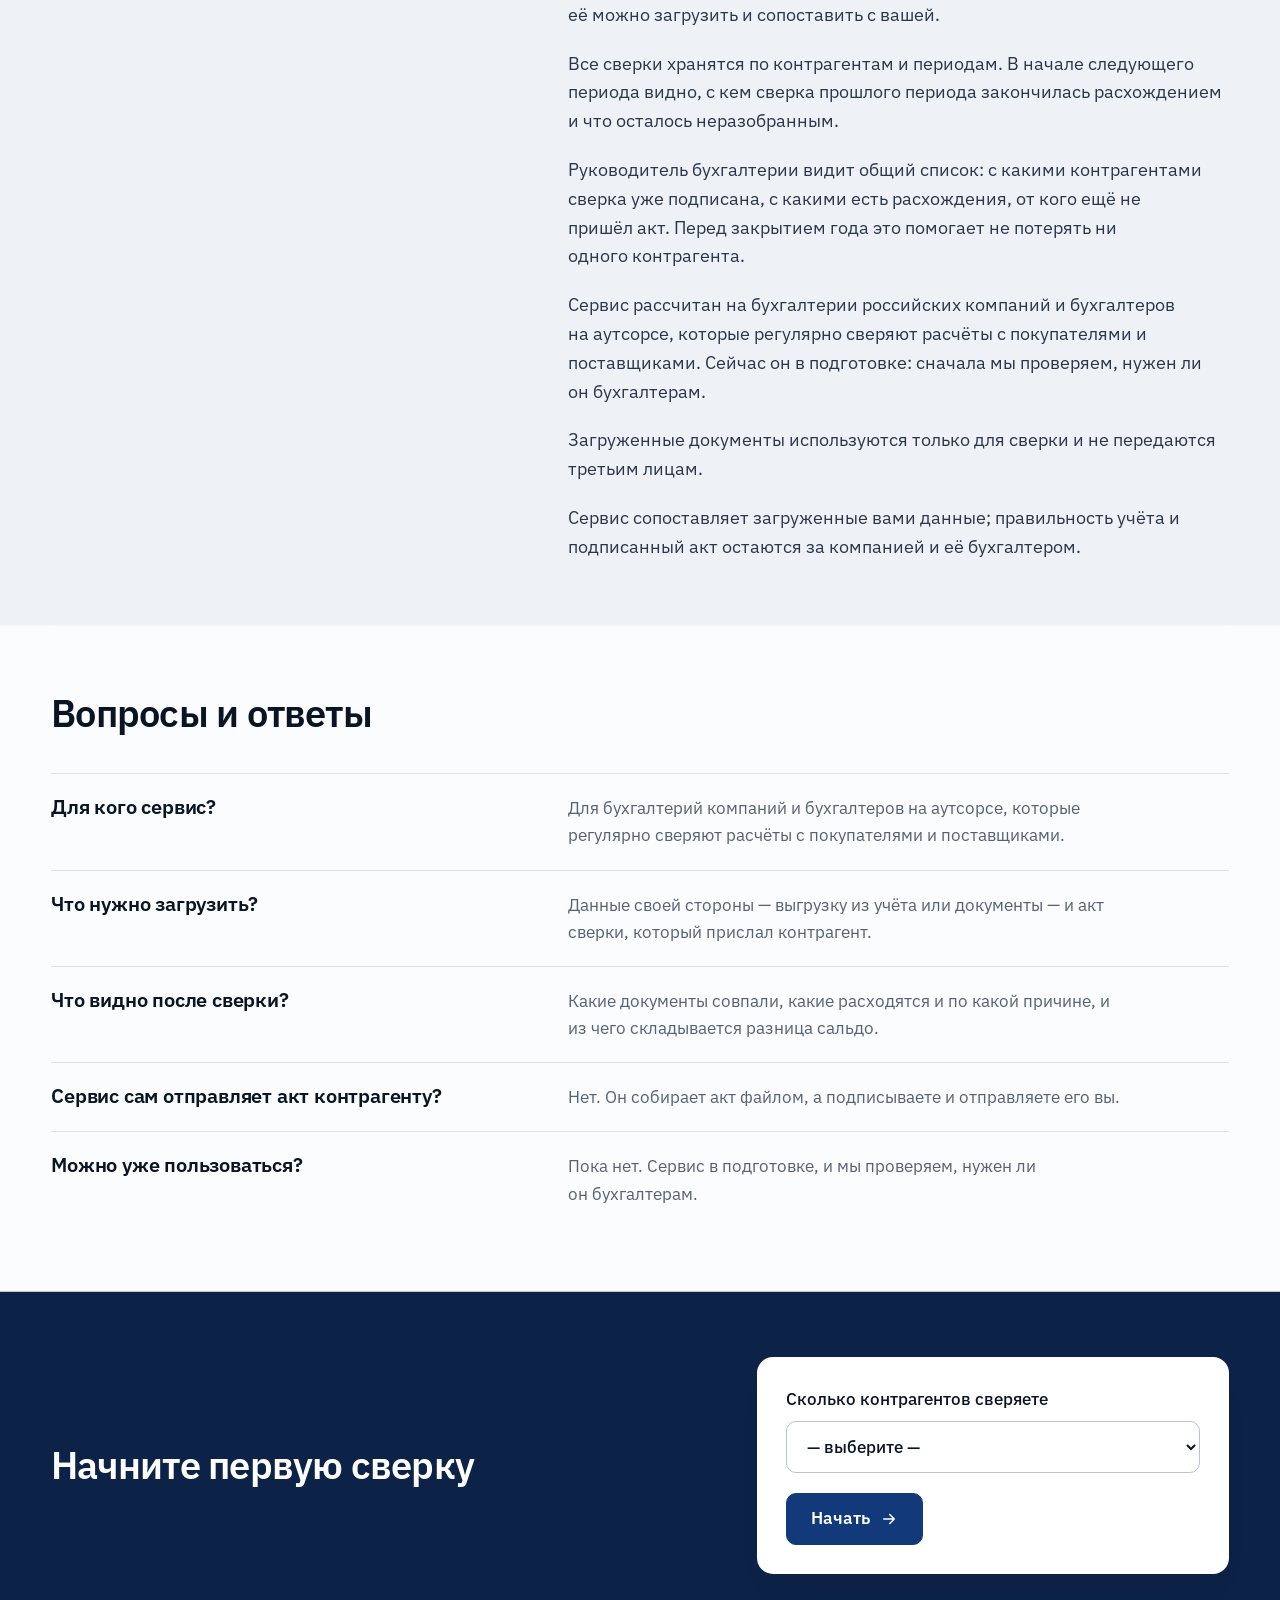
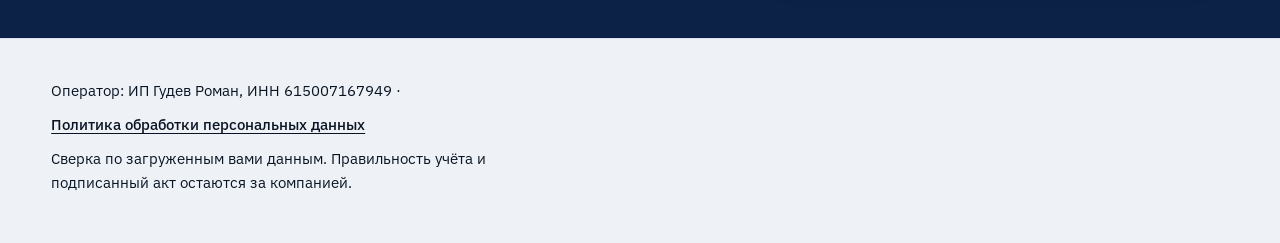
==== commit fe44785e: "Example heading without the disclaimer; example drawing without outer frame Co-Authored-By: Claude F" ====
--- a/index.html
+++ b/index.html
@@ -170,7 +170,7 @@
 
   <section id="primer" class="split flip" data-view="example_view">
     <div class="stack">
-      <h2>Пример (вымышленные данные)</h2>
+      <h2>Пример</h2>
       <p>Бухгалтер оптовой компании закрывает квартал: нужно сверить расчёты с тридцатью покупателями. От крупного покупателя пришёл акт сверки, сальдо расходится на 48 тысяч рублей. Бухгалтер загружает выгрузку из своего учёта и акт покупателя. Сервис показывает две строки: у покупателя нет одной отгрузки конца месяца, а одна оплата у него проведена на день позже, в следующем периоде. Бухгалтер отправляет покупателю копию накладной и подписанный акт с пояснением.</p>
       <a class="button" href="price.html" data-ev="click_cta_after_example">Выбрать тариф</a>
     </div>
--- a/variant.css
+++ b/variant.css
@@ -1,4 +1,4 @@
-/* Final sample v11 — one layer (СМ-45): tokens in :root, then general rules.
+/* Final sample v12 — one layer (СМ-45): tokens in :root, then general rules.
    Owner's ten choices: layout 17 · IBM Plex Sans · navy palette · background 06 (grey bands, dark form band) ·
    shape 02 (medium radius) · cards 05 (2×2, picture on the side) · hero 07 (picture in a window frame) ·
    density 02 (compact) · header 07 (button in header, light-grey footer) · motion 04 (load cascade only).
@@ -141,13 +141,14 @@
 .tile p { line-height: var(--leading-snug); }
 .art { width: 100%; aspect-ratio: 4 / 3; overflow: hidden; border-radius: var(--radius-inner); background: var(--canvas); }
 .art img, .art svg { display: block; width: 100%; height: 100%; object-fit: cover; border-radius: inherit; }   /* picture: image file or inline drawing */
-.art img, .art svg, .shot { outline: 1px solid rgba(10, 21, 36, .08); outline-offset: -1px; }   /* hairline so pale pictures do not melt into the card */
-.shot { display: block; align-self: center; width: 100%; height: auto; aspect-ratio: 3 / 2; object-fit: cover; border: 1px solid var(--line); border-radius: var(--radius-card); box-shadow: var(--shadow); }
+.art img, .art svg { outline: 1px solid rgba(10, 21, 36, .08); outline-offset: -1px; }   /* hairline so pale pictures do not melt into the card */
+.shot { display: block; align-self: center; width: 100%; height: auto; aspect-ratio: 3 / 2; object-fit: cover; border-radius: var(--radius-card); }   /* no frame of its own: the drawing already has cards inside */
 .window { margin: 0; align-self: center; overflow: hidden; background: var(--surface); border: 1px solid #c9d2e0; border-radius: var(--radius-inner); box-shadow: 0 24px 48px -26px rgba(10, 21, 36, .30), 0 2px 6px rgba(10, 21, 36, .06); }
 .window::before { content: ""; display: block; height: 30px; border-bottom: 1px solid #d5dbe6;
   background: radial-gradient(circle at 16px 15px, var(--line-strong) 4px, transparent 5px), radial-gradient(circle at 32px 15px, var(--line-strong) 4px, transparent 5px),
     radial-gradient(circle at 48px 15px, var(--line-strong) 4px, transparent 5px), #e9edf3; }
-.window .shot { border: 0; border-radius: 0; box-shadow: none; outline: 0; }
+.window .shot { border-radius: 0; }
+svg.shot:not(.window *) > rect:first-child { fill: none; }   /* example drawing: no grey panel behind its cards — one frame level less */
 .facts { grid-column: 1 / -1; display: grid; grid-template-columns: repeat(4, minmax(0, 1fr)); gap: 1rem var(--gap); margin: 1.5rem 0 0; padding-top: 1.5rem; border-top: 1px solid var(--line); }
 .facts dt { font: 500 var(--text-meta)/1.4 var(--font-sans); letter-spacing: .02em; color: var(--steel); }
 .facts dd { margin: .25rem 0 0; font-weight: 600; }
